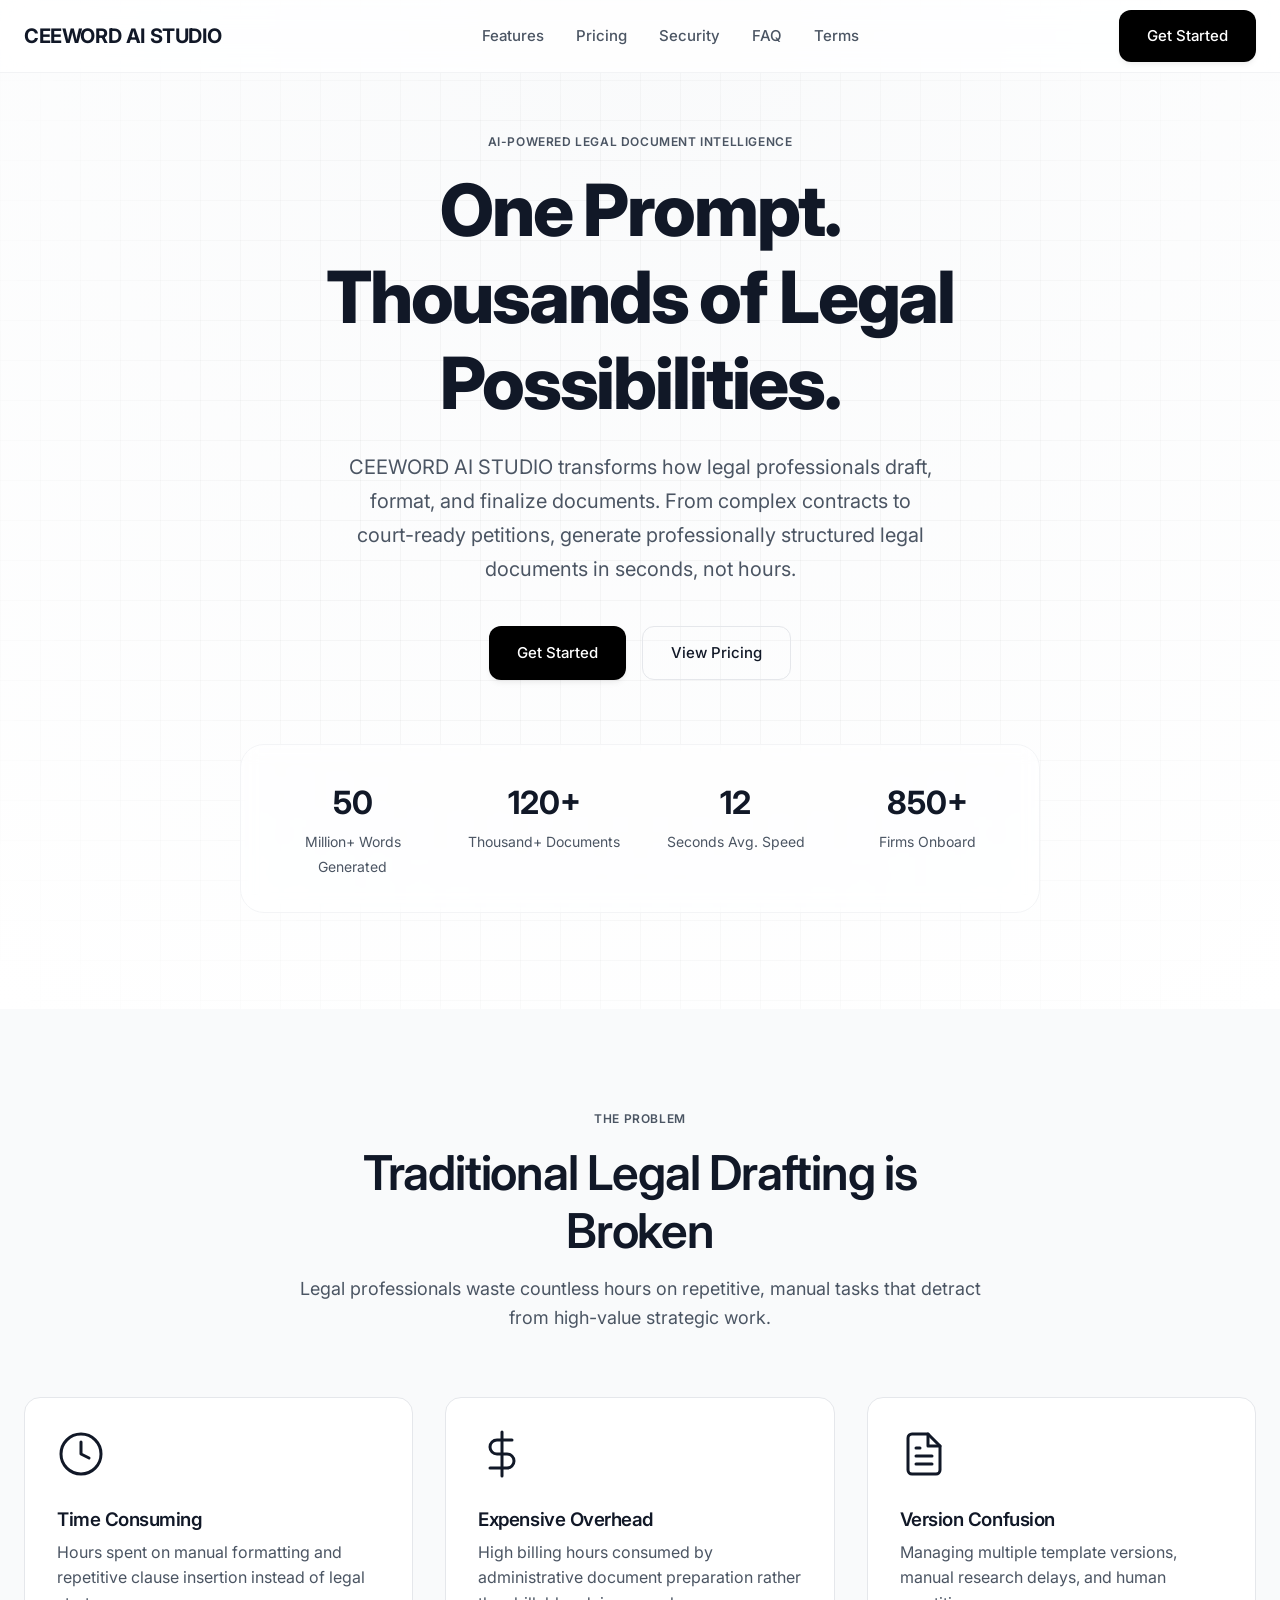
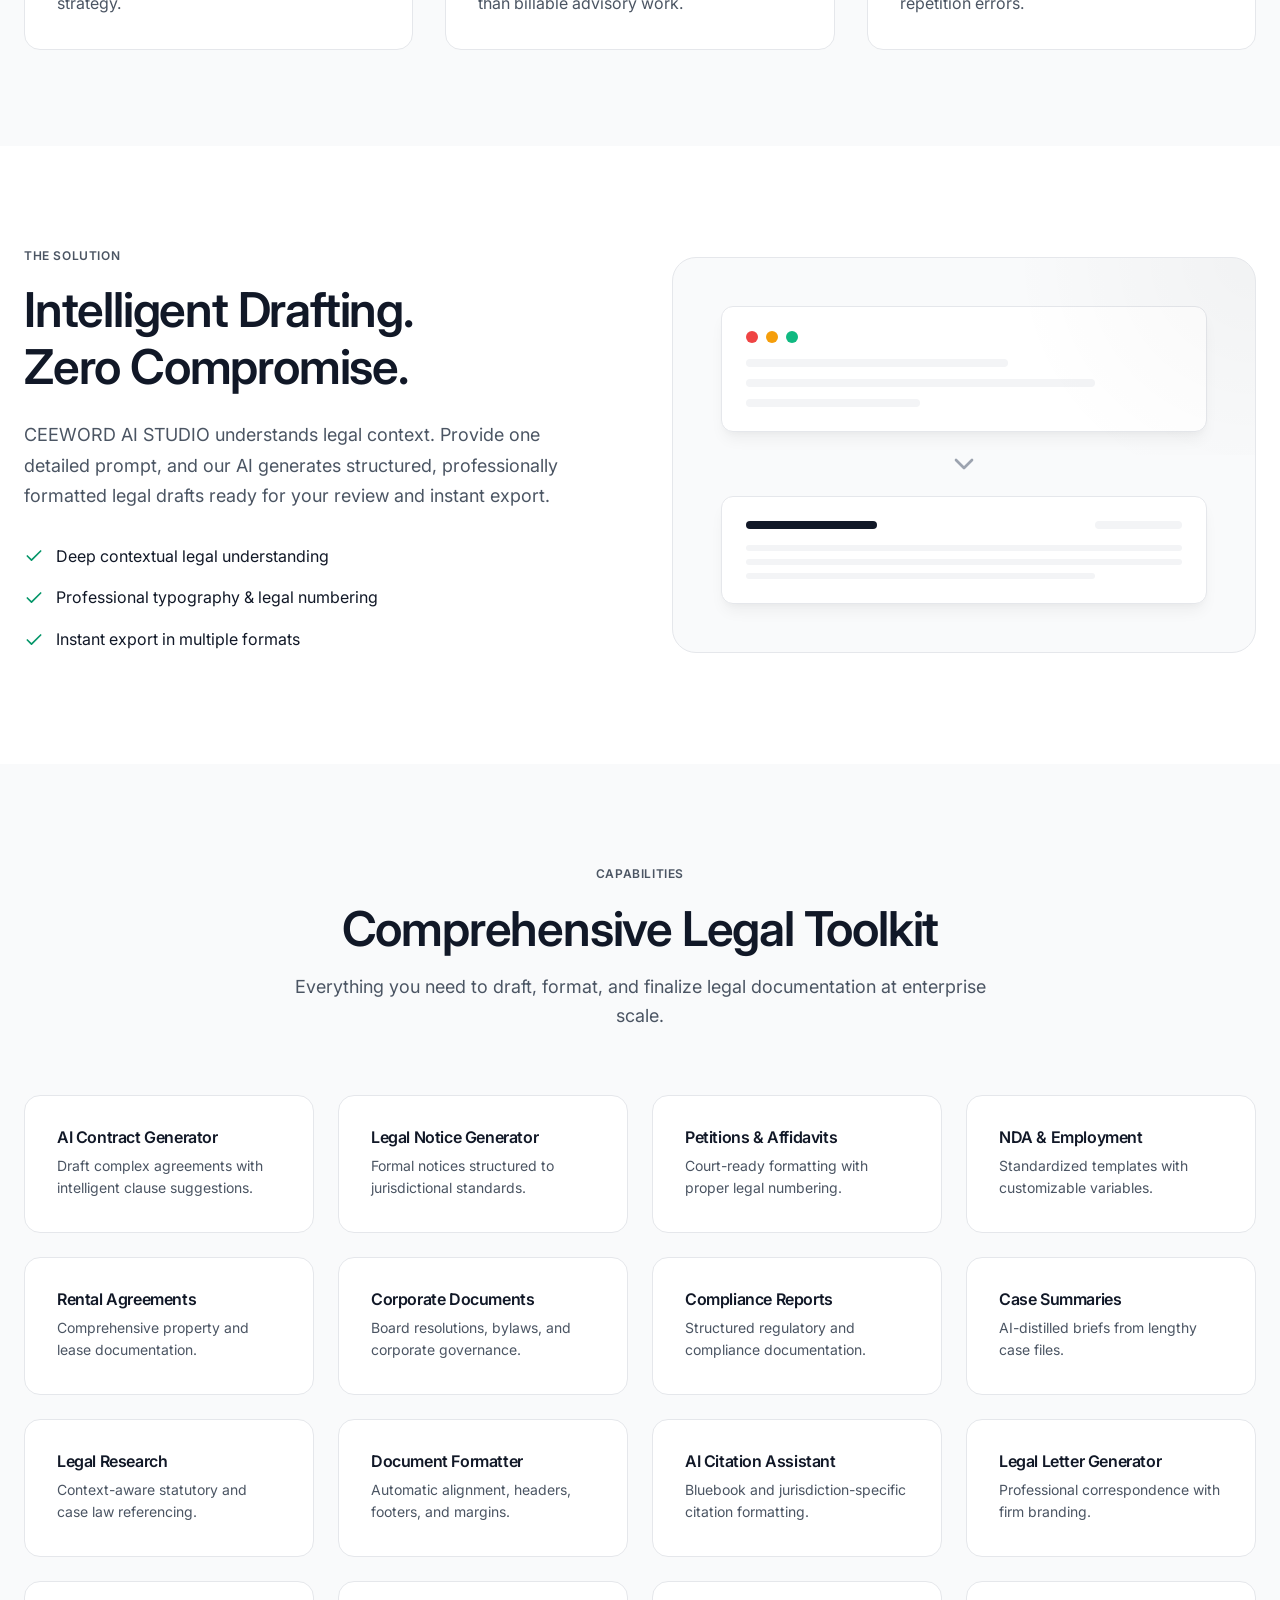
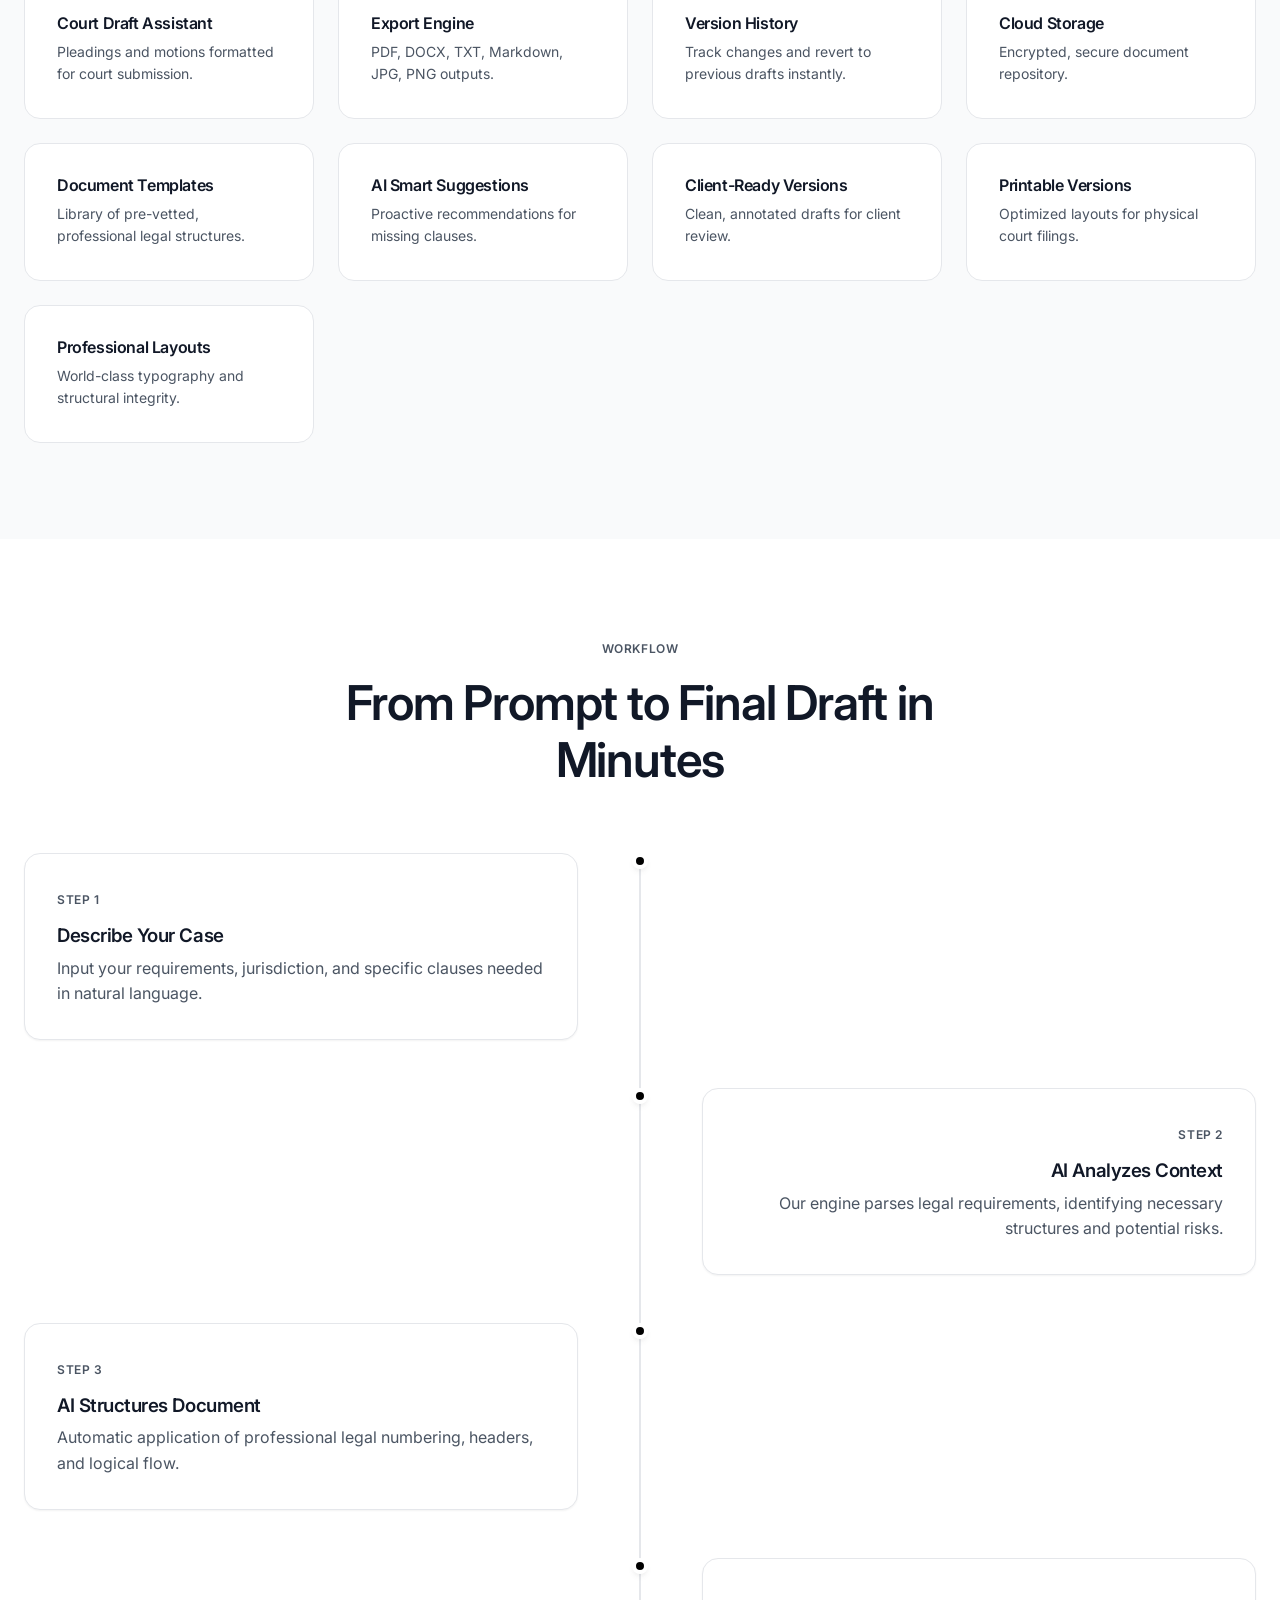
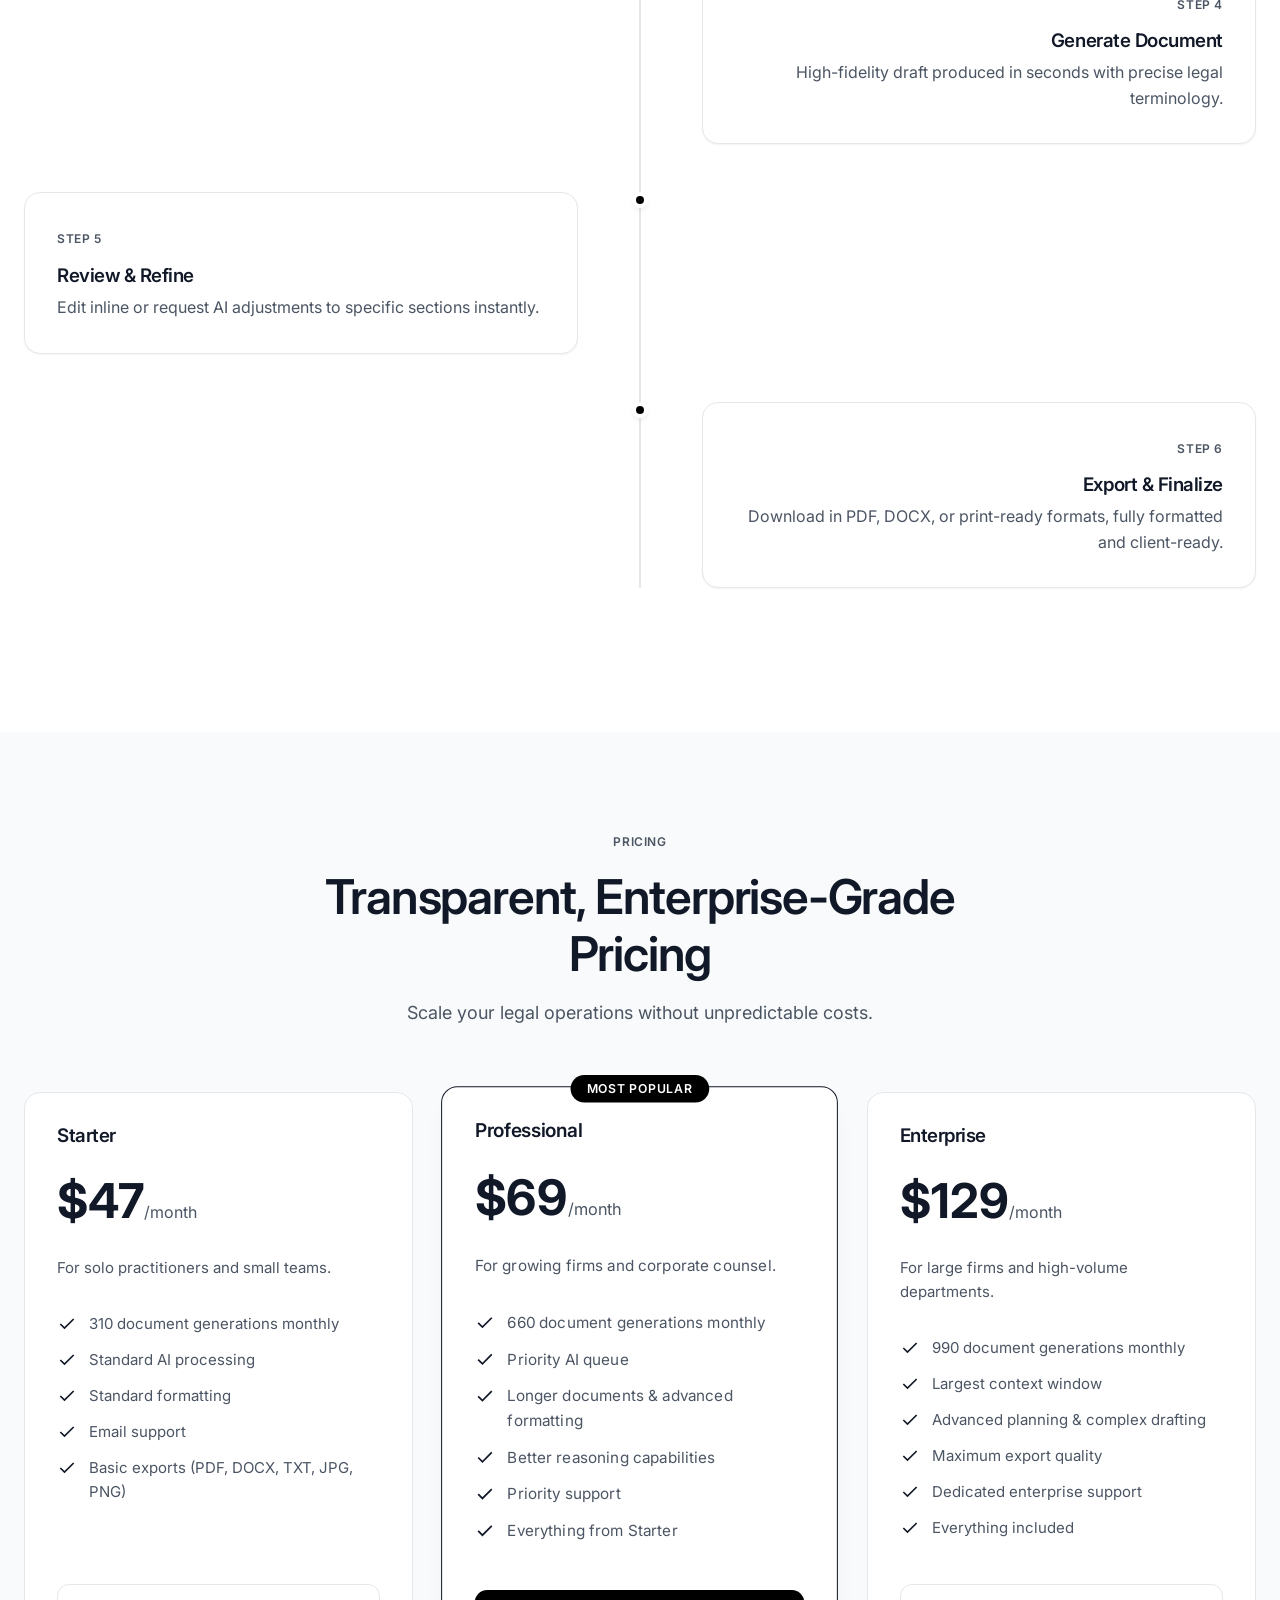
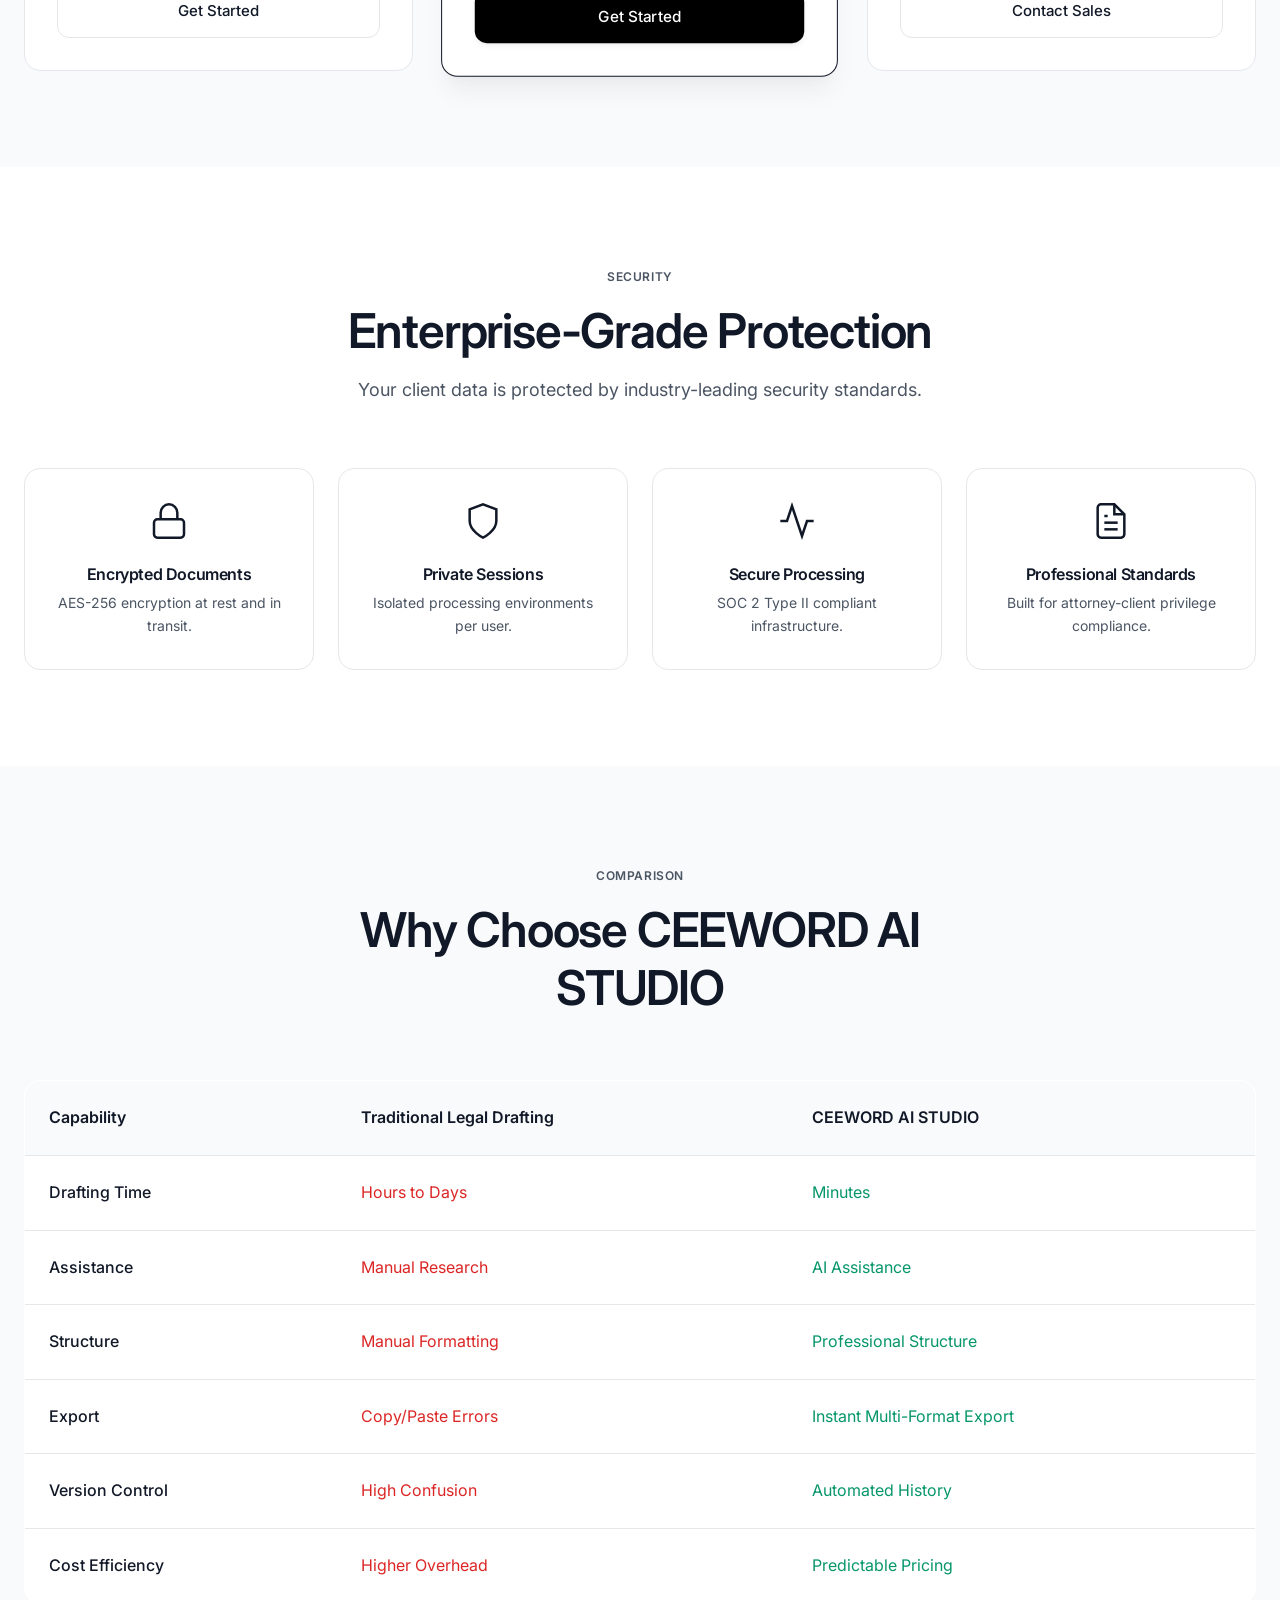
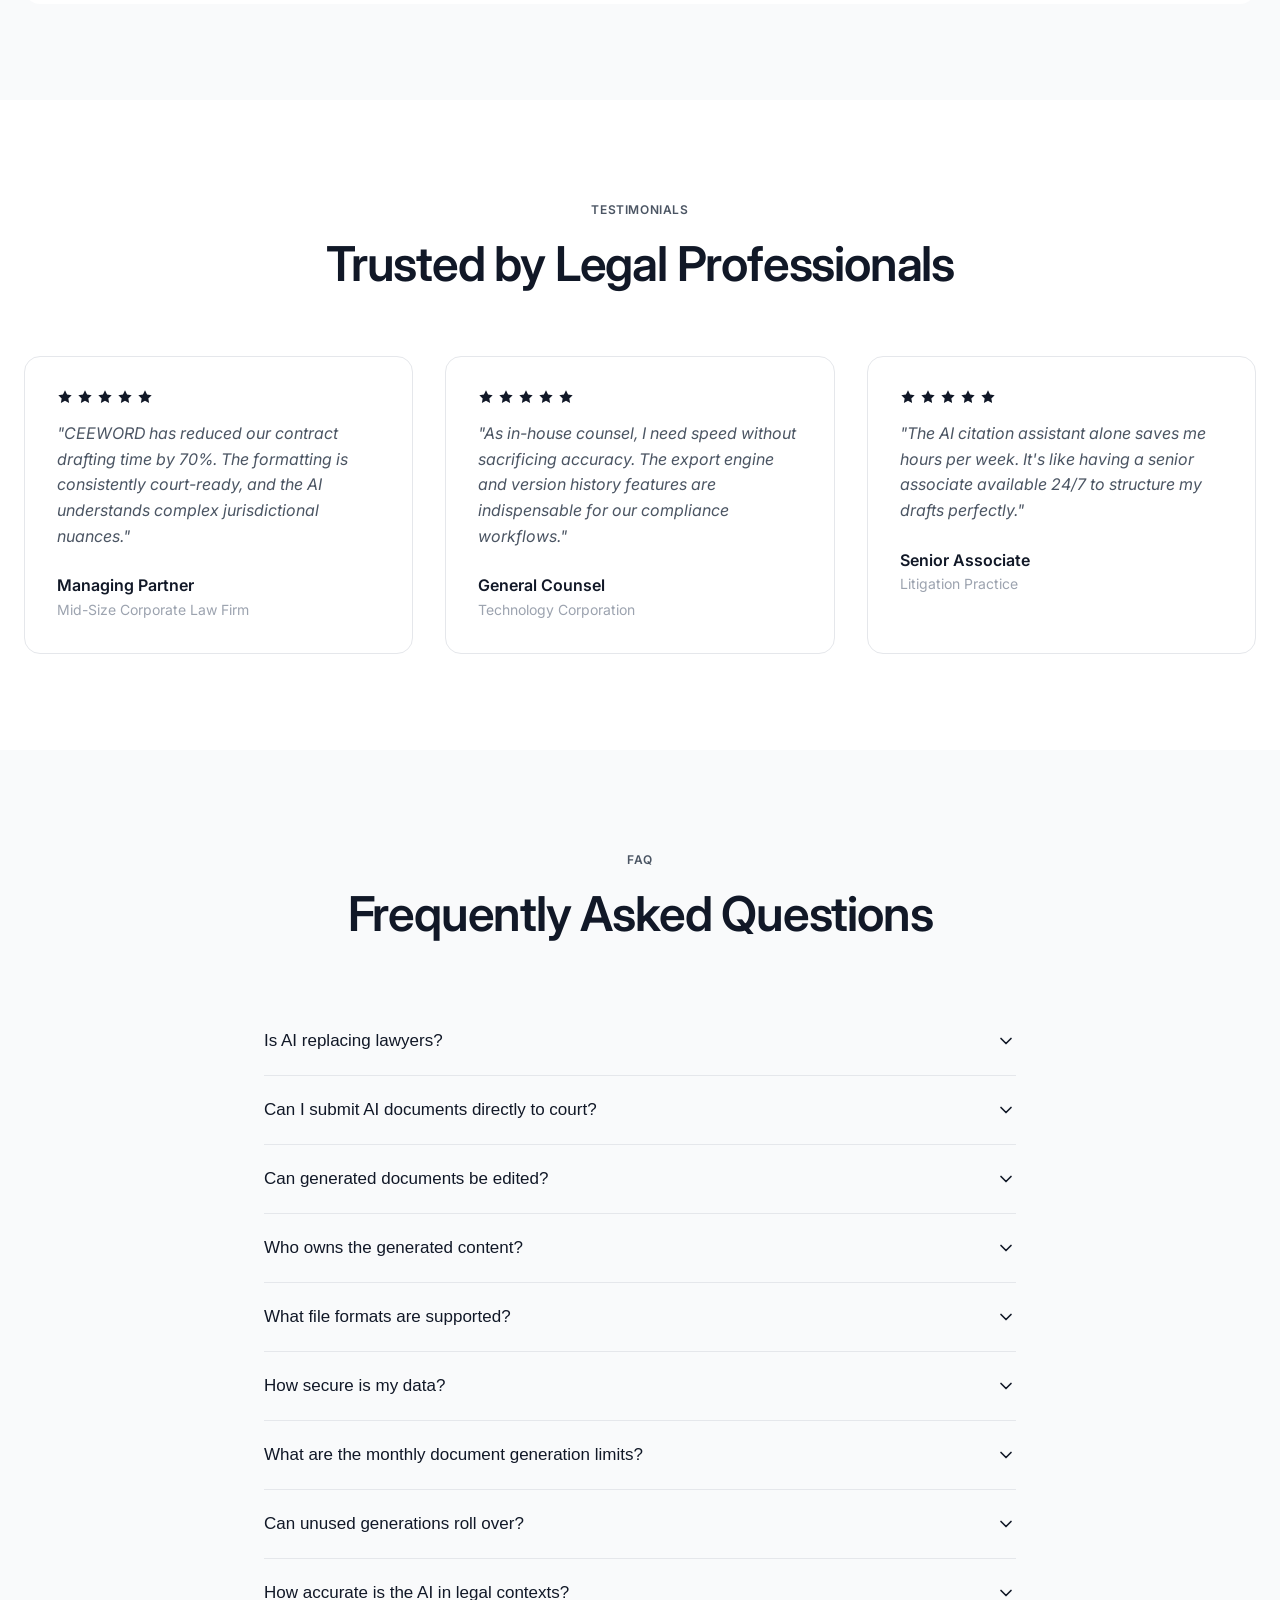
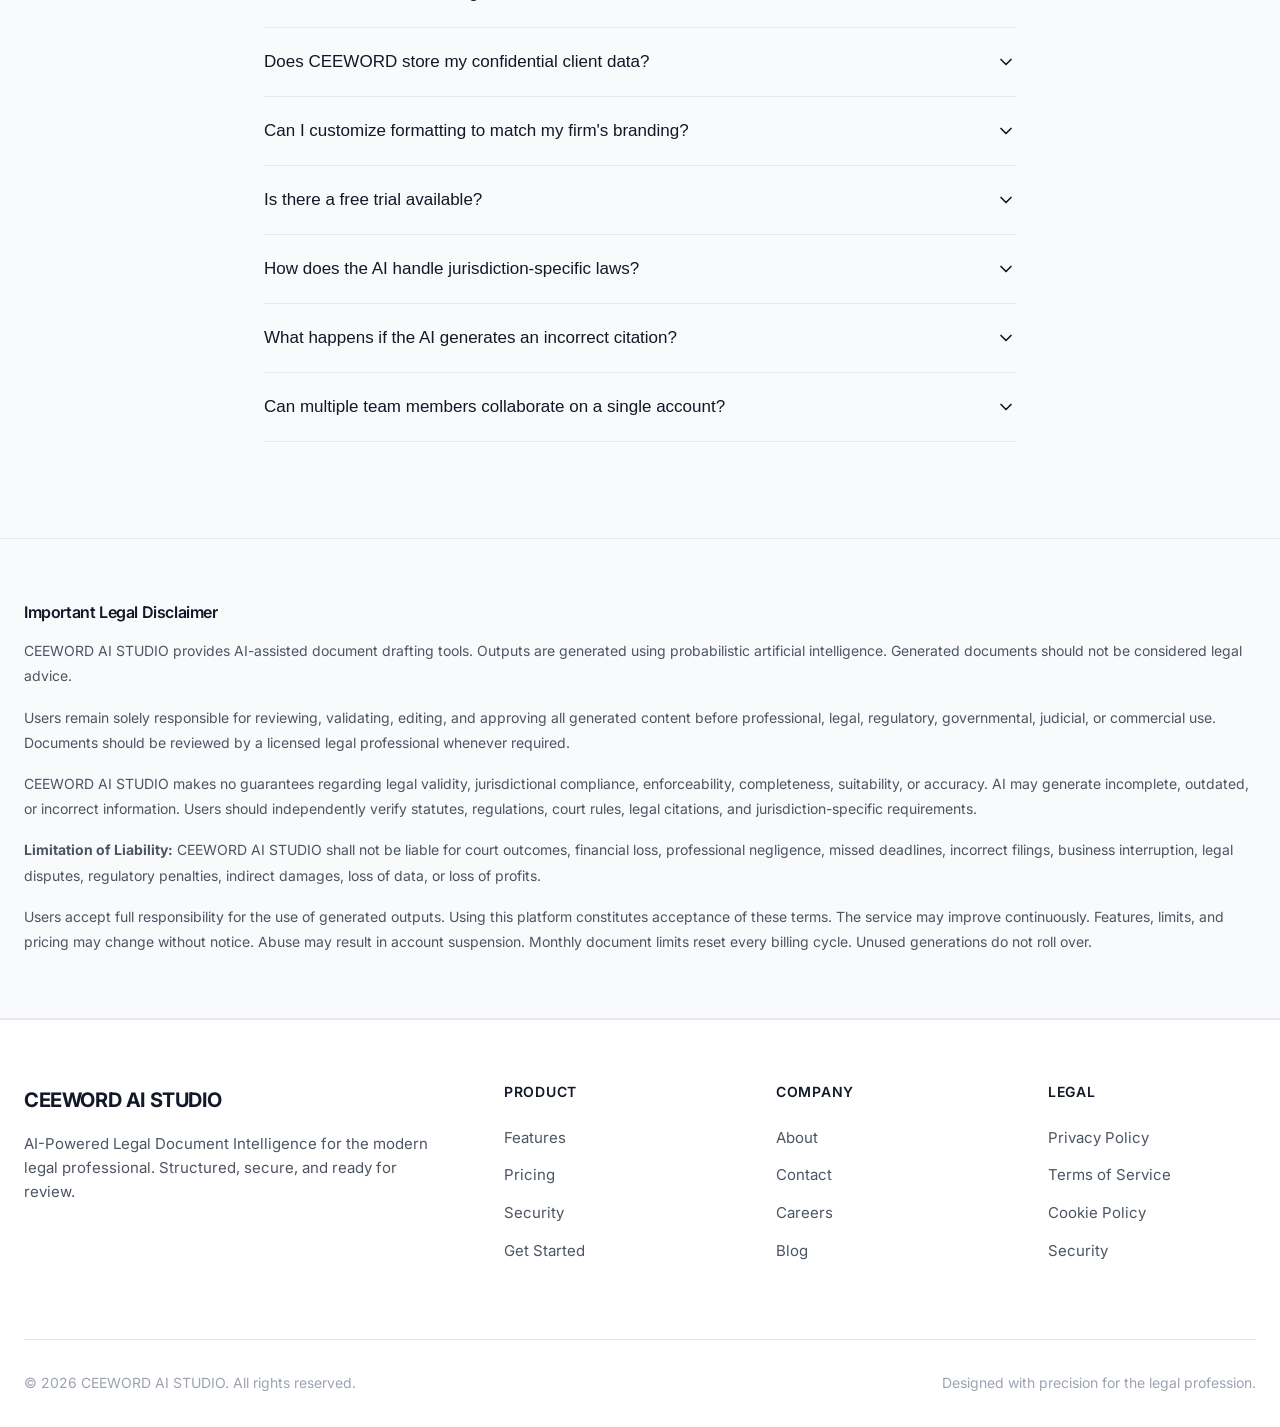
==== index.html @ c9160b06 "Add files via upload" ====
<!DOCTYPE html>
<html lang="en" class="scroll-smooth">
<head>
    <meta charset="UTF-8">
    <meta name="viewport" content="width=device-width, initial-scale=1.0">
    <meta http-equiv="X-UA-Compatible" content="IE=edge">
    
    <!-- Primary Meta Tags -->
    <title>CEEWORD AI STUDIO | AI-Powered Legal Document Intelligence</title>
    <meta name="title" content="CEEWORD AI STUDIO | AI-Powered Legal Document Intelligence">
    <meta name="description" content="CEEWORD AI STUDIO is the premium AI platform for lawyers and legal firms. Generate professional, court-ready legal documents from a single prompt in seconds.">
    <meta name="keywords" content="legal AI, AI document generator, legal tech, contract automation, law firm software, legal drafting AI, CEEWORD">
    <meta name="author" content="CEEWORD AI STUDIO">
    <meta name="robots" content="index, follow, max-image-preview:large, max-snippet:-1, max-video-preview:-1">
    <link rel="canonical" href="https://ceeword.com/">

    <!-- Favicon & Icons -->
    <link rel="icon" href="https://ceewordcom.vercel.app/fevi.jpg" type="image/jpeg">
    <link rel="apple-touch-icon" href="https://ceewordcom.vercel.app/fevi.jpg">
    <meta name="theme-color" content="#000000">

    <!-- Open Graph / Facebook -->
    <meta property="og:type" content="website">
    <meta property="og:url" content="https://ceeword.com/">
    <meta property="og:title" content="CEEWORD AI STUDIO | AI-Powered Legal Document Intelligence">
    <meta property="og:description" content="One Prompt. Every Legal Document. Professionally Structured. The enterprise AI platform for modern legal teams.">
    <meta property="og:image" content="https://ceewordcom.vercel.app/og-image.jpg">

    <!-- Twitter -->
    <meta property="twitter:card" content="summary_large_image">
    <meta property="twitter:url" content="https://ceeword.com/">
    <meta property="twitter:title" content="CEEWORD AI STUDIO | AI-Powered Legal Document Intelligence">
    <meta property="twitter:description" content="One Prompt. Every Legal Document. Professionally Structured.">
    <meta property="twitter:image" content="https://ceewordcom.vercel.app/og-image.jpg">

    <!-- Structured Data (Schema.org) -->
    <script type="application/ld+json">
    {
      "@context": "https://schema.org",
      "@type": "SoftwareApplication",
      "name": "CEEWORD AI STUDIO",
      "applicationCategory": "BusinessApplication",
      "operatingSystem": "Web",
      "description": "AI-Powered Legal Document Intelligence platform for lawyers, advocates, and corporate legal departments.",
      "offers": {
        "@type": "Offer",
        "price": "47.00",
        "priceCurrency": "USD"
      },
      "aggregateRating": {
        "@type": "AggregateRating",
        "ratingValue": "4.9",
        "ratingCount": "1250"
      }
    }
    </script>

    <!-- Typography -->
    <link rel="preconnect" href="https://fonts.googleapis.com">
    <link rel="preconnect" href="https://fonts.gstatic.com" crossorigin>
    <link href="https://fonts.googleapis.com/css2?family=Inter:wght@300;400;500;600;700;800&display=swap" rel="stylesheet">

    <style>
        /* =========================================
           CSS VARIABLES & RESET
           ========================================= */
        :root {
            --bg-primary: #ffffff;
            --bg-secondary: #f9fafb;
            --bg-tertiary: #f3f4f6;
            --text-primary: #111827;
            --text-secondary: #4b5563;
            --text-tertiary: #9ca3af;
            --accent: #000000;
            --accent-hover: #1f2937;
            --border: #e5e7eb;
            --border-light: #f3f4f6;
            --shadow-sm: 0 1px 2px 0 rgba(0, 0, 0, 0.05);
            --shadow-md: 0 4px 6px -1px rgba(0, 0, 0, 0.05), 0 2px 4px -1px rgba(0, 0, 0, 0.03);
            --shadow-lg: 0 10px 15px -3px rgba(0, 0, 0, 0.05), 0 4px 6px -2px rgba(0, 0, 0, 0.025);
            --shadow-xl: 0 20px 25px -5px rgba(0, 0, 0, 0.05), 0 10px 10px -5px rgba(0, 0, 0, 0.02);
            --radius-sm: 0.375rem;
            --radius-md: 0.75rem;
            --radius-lg: 1rem;
            --radius-xl: 1.5rem;
            --transition: all 0.3s cubic-bezier(0.4, 0, 0.2, 1);
            --font-sans: 'Inter', system-ui, -apple-system, sans-serif;
        }

        *, *::before, *::after {
            box-sizing: border-box;
            margin: 0;
            padding: 0;
        }

        html {
            scroll-behavior: smooth;
            -webkit-font-smoothing: antialiased;
            -moz-osx-font-smoothing: grayscale;
        }

        body {
            font-family: var(--font-sans);
            background-color: var(--bg-primary);
            color: var(--text-primary);
            line-height: 1.6;
            overflow-x: hidden;
        }

        /* =========================================
           UTILITIES & TYPOGRAPHY
           ========================================= */
        .container {
            width: 100%;
            max-width: 1280px;
            margin: 0 auto;
            padding: 0 1.5rem;
        }

        .section-padding {
            padding: 6rem 0;
        }

        @media (max-width: 768px) {
            .section-padding {
                padding: 4rem 0;
            }
        }

        h1, h2, h3, h4, h5, h6 {
            line-height: 1.2;
            font-weight: 600;
            letter-spacing: -0.025em;
        }

        .text-gradient {
            background: linear-gradient(135deg, #111827 0%, #4b5563 100%);
            -webkit-background-clip: text;
            -webkit-text-fill-color: transparent;
            background-clip: text;
        }

        .label {
            display: inline-block;
            font-size: 0.75rem;
            font-weight: 600;
            text-transform: uppercase;
            letter-spacing: 0.05em;
            color: var(--text-secondary);
            margin-bottom: 1rem;
        }

        /* =========================================
           ANIMATIONS & REVEAL
           ========================================= */
        .reveal {
            opacity: 0;
            transform: translateY(24px);
            transition: opacity 0.8s cubic-bezier(0.4, 0, 0.2, 1), transform 0.8s cubic-bezier(0.4, 0, 0.2, 1);
        }

        .reveal.is-visible {
            opacity: 1;
            transform: translateY(0);
        }

        .delay-100 { transition-delay: 100ms; }
        .delay-200 { transition-delay: 200ms; }
        .delay-300 { transition-delay: 300ms; }

        @keyframes float {
            0%, 100% { transform: translateY(0px); }
            50% { transform: translateY(-10px); }
        }

        @keyframes grid-move {
            0% { background-position: 0 0; }
            100% { background-position: 40px 40px; }
        }

        /* =========================================
           BUTTONS & INTERACTIONS
           ========================================= */
        .btn {
            display: inline-flex;
            align-items: center;
            justify-content: center;
            padding: 0.875rem 1.75rem;
            font-size: 0.9375rem;
            font-weight: 500;
            border-radius: var(--radius-md);
            text-decoration: none;
            transition: var(--transition);
            cursor: pointer;
            border: none;
            position: relative;
            overflow: hidden;
        }

        .btn-primary {
            background-color: var(--accent);
            color: white;
            box-shadow: var(--shadow-md);
        }

        .btn-primary:hover {
            background-color: var(--accent-hover);
            transform: translateY(-1px);
            box-shadow: var(--shadow-lg);
        }

        .btn-secondary {
            background-color: transparent;
            color: var(--text-primary);
            border: 1px solid var(--border);
        }

        .btn-secondary:hover {
            background-color: var(--bg-secondary);
            border-color: var(--text-tertiary);
        }

        /* Ripple Effect */
        .ripple {
            position: absolute;
            border-radius: 50%;
            background: rgba(255, 255, 255, 0.3);
            transform: scale(0);
            animation: ripple-animation 0.6s linear;
            pointer-events: none;
        }

        @keyframes ripple-animation {
            to {
                transform: scale(4);
                opacity: 0;
            }
        }

        /* =========================================
           NAVIGATION
           ========================================= */
        .nav {
            position: fixed;
            top: 0;
            left: 0;
            right: 0;
            z-index: 1000;
            background: rgba(255, 255, 255, 0.8);
            backdrop-filter: blur(12px);
            -webkit-backdrop-filter: blur(12px);
            border-bottom: 1px solid rgba(229, 231, 235, 0.5);
            transition: var(--transition);
        }

        .nav-container {
            display: flex;
            align-items: center;
            justify-content: space-between;
            height: 4.5rem;
        }

        .logo {
            font-size: 1.25rem;
            font-weight: 700;
            color: var(--text-primary);
            text-decoration: none;
            letter-spacing: -0.02em;
        }

        .nav-links {
            display: none;
            gap: 2rem;
            list-style: none;
        }

        @media (min-width: 1024px) {
            .nav-links {
                display: flex;
            }
        }

        .nav-links a {
            text-decoration: none;
            color: var(--text-secondary);
            font-size: 0.9375rem;
            font-weight: 500;
            transition: var(--transition);
        }

        .nav-links a:hover {
            color: var(--text-primary);
        }

        .mobile-menu-btn {
            display: block;
            background: none;
            border: none;
            cursor: pointer;
            padding: 0.5rem;
        }

        @media (min-width: 1024px) {
            .mobile-menu-btn {
                display: none;
            }
        }

        /* =========================================
           HERO SECTION
           ========================================= */
        .hero {
            position: relative;
            padding-top: 8rem;
            padding-bottom: 6rem;
            overflow: hidden;
            background: radial-gradient(circle at 50% 0%, #f9fafb 0%, #ffffff 100%);
        }

        .hero-grid-bg {
            position: absolute;
            inset: 0;
            background-image: 
                linear-gradient(rgba(0,0,0,0.03) 1px, transparent 1px),
                linear-gradient(90deg, rgba(0,0,0,0.03) 1px, transparent 1px);
            background-size: 40px 40px;
            animation: grid-move 20s linear infinite;
            mask-image: radial-gradient(circle at center, black 40%, transparent 100%);
            -webkit-mask-image: radial-gradient(circle at center, black 40%, transparent 100%);
        }

        .hero-content {
            position: relative;
            z-index: 10;
            text-align: center;
            max-width: 900px;
            margin: 0 auto;
        }

        .hero h1 {
            font-size: clamp(2.5rem, 6vw, 4.5rem);
            font-weight: 800;
            letter-spacing: -0.03em;
            margin-bottom: 1.5rem;
            color: var(--text-primary);
        }

        .hero p {
            font-size: clamp(1.125rem, 2vw, 1.25rem);
            color: var(--text-secondary);
            max-width: 600px;
            margin: 0 auto 2.5rem;
            line-height: 1.7;
        }

        .hero-buttons {
            display: flex;
            gap: 1rem;
            justify-content: center;
            margin-bottom: 4rem;
        }

        .hero-stats {
            display: grid;
            grid-template-columns: repeat(2, 1fr);
            gap: 2rem;
            max-width: 800px;
            margin: 0 auto;
            padding: 2rem;
            background: rgba(255, 255, 255, 0.6);
            border: 1px solid var(--border-light);
            border-radius: var(--radius-xl);
            backdrop-filter: blur(8px);
        }

        @media (min-width: 768px) {
            .hero-stats {
                grid-template-columns: repeat(4, 1fr);
            }
        }

        .stat-item {
            text-align: center;
        }

        .stat-number {
            font-size: 2rem;
            font-weight: 700;
            color: var(--text-primary);
            display: block;
        }

        .stat-label {
            font-size: 0.875rem;
            color: var(--text-secondary);
            margin-top: 0.25rem;
        }

        /* =========================================
           CARDS & GRID SYSTEMS
           ========================================= */
        .card {
            background: var(--bg-primary);
            border: 1px solid var(--border);
            border-radius: var(--radius-lg);
            padding: 2rem;
            transition: var(--transition);
        }

        .card:hover {
            border-color: var(--text-tertiary);
            box-shadow: var(--shadow-lg);
            transform: translateY(-2px);
        }

        .grid-2 {
            display: grid;
            grid-template-columns: 1fr;
            gap: 2rem;
        }

        .grid-3 {
            display: grid;
            grid-template-columns: 1fr;
            gap: 2rem;
        }

        .grid-4 {
            display: grid;
            grid-template-columns: 1fr;
            gap: 1.5rem;
        }

        @media (min-width: 768px) {
            .grid-2 { grid-template-columns: repeat(2, 1fr); }
            .grid-3 { grid-template-columns: repeat(2, 1fr); }
            .grid-4 { grid-template-columns: repeat(2, 1fr); }
        }

        @media (min-width: 1024px) {
            .grid-3 { grid-template-columns: repeat(3, 1fr); }
            .grid-4 { grid-template-columns: repeat(4, 1fr); }
        }

        /* =========================================
           SECTIONS SPECIFIC
           ========================================= */
        .problem-icon, .feature-icon {
            width: 48px;
            height: 48px;
            margin-bottom: 1.5rem;
            color: var(--text-primary);
        }

        .section-header {
            text-align: center;
            max-width: 700px;
            margin: 0 auto 4rem;
        }

        .section-header h2 {
            font-size: clamp(2rem, 4vw, 3rem);
            margin-bottom: 1rem;
        }

        .section-header p {
            color: var(--text-secondary);
            font-size: 1.125rem;
        }

        /* Workflow Timeline */
        .workflow {
            position: relative;
        }

        .workflow::before {
            content: '';
            position: absolute;
            left: 50%;
            top: 0;
            bottom: 0;
            width: 2px;
            background: var(--border);
            transform: translateX(-50%);
        }

        @media (max-width: 768px) {
            .workflow::before {
                left: 2rem;
            }
        }

        .workflow-step {
            display: flex;
            align-items: flex-start;
            margin-bottom: 3rem;
            position: relative;
        }

        .workflow-step:nth-child(even) {
            flex-direction: row-reverse;
            text-align: right;
        }

        @media (max-width: 768px) {
            .workflow-step, .workflow-step:nth-child(even) {
                flex-direction: row;
                text-align: left;
                padding-left: 5rem;
            }
        }

        .workflow-content {
            width: 45%;
            background: var(--bg-primary);
            border: 1px solid var(--border);
            border-radius: var(--radius-lg);
            padding: 2rem;
            box-shadow: var(--shadow-sm);
        }

        @media (max-width: 768px) {
            .workflow-content {
                width: 100%;
            }
        }

        .workflow-dot {
            position: absolute;
            left: 50%;
            transform: translateX(-50%);
            width: 16px;
            height: 16px;
            background: var(--accent);
            border: 4px solid var(--bg-primary);
            border-radius: 50%;
            box-shadow: var(--shadow-md);
            z-index: 10;
        }

        @media (max-width: 768px) {
            .workflow-dot {
                left: 2rem;
            }
        }

        /* Pricing */
        .pricing-card {
            position: relative;
            display: flex;
            flex-direction: column;
        }

        .pricing-card.featured {
            border-color: var(--text-primary);
            box-shadow: var(--shadow-xl);
            transform: scale(1.02);
        }

        .pricing-badge {
            position: absolute;
            top: -12px;
            left: 50%;
            transform: translateX(-50%);
            background: var(--accent);
            color: white;
            padding: 0.25rem 1rem;
            border-radius: 9999px;
            font-size: 0.75rem;
            font-weight: 600;
            text-transform: uppercase;
            letter-spacing: 0.05em;
        }

        .price {
            font-size: 3rem;
            font-weight: 700;
            color: var(--text-primary);
            margin: 1rem 0;
        }

        .price span {
            font-size: 1rem;
            color: var(--text-secondary);
            font-weight: 400;
        }

        .feature-list {
            list-style: none;
            margin: 2rem 0;
            flex-grow: 1;
        }

        .feature-list li {
            display: flex;
            align-items: flex-start;
            gap: 0.75rem;
            margin-bottom: 0.75rem;
            color: var(--text-secondary);
            font-size: 0.9375rem;
        }

        .feature-list svg {
            width: 20px;
            height: 20px;
            color: var(--text-primary);
            flex-shrink: 0;
            margin-top: 2px;
        }

        /* Comparison Table */
        .comparison-table {
            width: 100%;
            border-collapse: collapse;
            background: var(--bg-primary);
            border-radius: var(--radius-lg);
            overflow: hidden;
            border: 1px solid var(--border);
        }

        .comparison-table th, .comparison-table td {
            padding: 1.5rem;
            text-align: left;
            border-bottom: 1px solid var(--border);
        }

        .comparison-table th {
            background: var(--bg-secondary);
            font-weight: 600;
            color: var(--text-primary);
        }

        .comparison-table td:first-child {
            font-weight: 500;
            color: var(--text-primary);
        }

        .comparison-table td {
            color: var(--text-secondary);
        }

        .check { color: #059669; }
        .cross { color: #dc2626; }

        /* FAQ Accordion */
        .faq-item {
            border-bottom: 1px solid var(--border);
        }

        .faq-question {
            width: 100%;
            display: flex;
            justify-content: space-between;
            align-items: center;
            padding: 1.5rem 0;
            background: none;
            border: none;
            text-align: left;
            font-size: 1.0625rem;
            font-weight: 500;
            color: var(--text-primary);
            cursor: pointer;
            transition: var(--transition);
        }

        .faq-question:hover {
            color: var(--text-secondary);
        }

        .faq-question svg {
            width: 20px;
            height: 20px;
            transition: transform 0.3s ease;
        }

        .faq-item.active .faq-question svg {
            transform: rotate(180deg);
        }

        .faq-answer {
            max-height: 0;
            overflow: hidden;
            transition: max-height 0.3s ease, padding 0.3s ease;
        }

        .faq-item.active .faq-answer {
            max-height: 500px;
            padding-bottom: 1.5rem;
        }

        .faq-answer p {
            color: var(--text-secondary);
            line-height: 1.7;
        }

        /* Disclaimer */
        .disclaimer {
            background: var(--bg-secondary);
            border-top: 1px solid var(--border);
            border-bottom: 1px solid var(--border);
            padding: 4rem 0;
        }

        .disclaimer-content {
            font-size: 0.875rem;
            color: var(--text-secondary);
            line-height: 1.8;
        }

        .disclaimer-content h3 {
            font-size: 1rem;
            color: var(--text-primary);
            margin-bottom: 1rem;
        }

        .disclaimer-content ul {
            margin-left: 1.5rem;
            margin-bottom: 1rem;
        }

        .disclaimer-content li {
            margin-bottom: 0.5rem;
        }

        /* Footer */
        .footer {
            background: var(--bg-primary);
            padding: 4rem 0 2rem;
            border-top: 1px solid var(--border);
        }

        .footer-grid {
            display: grid;
            grid-template-columns: 2fr 1fr 1fr 1fr;
            gap: 4rem;
            margin-bottom: 4rem;
        }

        @media (max-width: 768px) {
            .footer-grid {
                grid-template-columns: 1fr;
                gap: 2rem;
            }
        }

        .footer-brand p {
            color: var(--text-secondary);
            margin-top: 1rem;
            font-size: 0.9375rem;
        }

        .footer-links h4 {
            font-size: 0.875rem;
            font-weight: 600;
            text-transform: uppercase;
            letter-spacing: 0.05em;
            margin-bottom: 1.5rem;
            color: var(--text-primary);
        }

        .footer-links ul {
            list-style: none;
        }

        .footer-links li {
            margin-bottom: 0.75rem;
        }

        .footer-links a {
            color: var(--text-secondary);
            text-decoration: none;
            font-size: 0.9375rem;
            transition: var(--transition);
        }

        .footer-links a:hover {
            color: var(--text-primary);
        }

        .footer-bottom {
            padding-top: 2rem;
            border-top: 1px solid var(--border);
            display: flex;
            justify-content: space-between;
            align-items: center;
            flex-wrap: wrap;
            gap: 1rem;
            color: var(--text-tertiary);
            font-size: 0.875rem;
        }

        /* Mobile Menu */
        .mobile-menu {
            position: fixed;
            top: 4.5rem;
            left: 0;
            right: 0;
            bottom: 0;
            background: var(--bg-primary);
            padding: 2rem;
            transform: translateX(100%);
            transition: transform 0.3s ease;
            z-index: 999;
        }

        .mobile-menu.active {
            transform: translateX(0);
        }

        .mobile-menu a {
            display: block;
            padding: 1rem 0;
            font-size: 1.25rem;
            font-weight: 500;
            color: var(--text-primary);
            text-decoration: none;
            border-bottom: 1px solid var(--border);
        }
    </style>
</head>
<body>

    <!-- Navigation -->
    <nav class="nav" role="navigation" aria-label="Main navigation">
        <div class="container nav-container">
            <a href="#" class="logo">CEEWORD AI STUDIO</a>
            
            <ul class="nav-links">
                <li><a href="#features">Features</a></li>
                <li><a href="#pricing">Pricing</a></li>
                <li><a href="#security">Security</a></li>
                <li><a href="#faq">FAQ</a></li>
                <li><a href="#disclaimer">Terms</a></li>
            </ul>

            <div style="display: flex; gap: 1rem; align-items: center;">
                <a href="getstarted.html" class="btn btn-primary">Get Started</a>
                <button class="mobile-menu-btn" aria-label="Toggle menu" onclick="toggleMobileMenu()">
                    <svg width="24" height="24" viewBox="0 0 24 24" fill="none" stroke="currentColor" stroke-width="2" stroke-linecap="round" stroke-linejoin="round">
                        <line x1="3" y1="12" x2="21" y2="12"></line>
                        <line x1="3" y1="6" x2="21" y2="6"></line>
                        <line x1="3" y1="18" x2="21" y2="18"></line>
                    </svg>
                </button>
            </div>
        </div>
    </nav>

    <!-- Mobile Menu -->
    <div class="mobile-menu" id="mobileMenu">
        <a href="#features" onclick="toggleMobileMenu()">Features</a>
        <a href="#pricing" onclick="toggleMobileMenu()">Pricing</a>
        <a href="#security" onclick="toggleMobileMenu()">Security</a>
        <a href="#faq" onclick="toggleMobileMenu()">FAQ</a>
        <a href="#disclaimer" onclick="toggleMobileMenu()">Terms</a>
        <a href="getstarted.html" onclick="toggleMobileMenu()" style="color: var(--accent); font-weight: 600;">Get Started</a>
    </div>

    <main>
        <!-- Hero Section -->
        <section class="hero">
            <div class="hero-grid-bg"></div>
            <div class="container hero-content">
                <span class="label reveal">AI-Powered Legal Document Intelligence</span>
                <h1 class="reveal delay-100">One Prompt.<br>Thousands of Legal Possibilities.</h1>
                <p class="reveal delay-200">CEEWORD AI STUDIO transforms how legal professionals draft, format, and finalize documents. From complex contracts to court-ready petitions, generate professionally structured legal documents in seconds, not hours.</p>
                
                <div class="hero-buttons reveal delay-300">
                    <a href="getstarted.html" class="btn btn-primary">Get Started</a>
                    <a href="#pricing" class="btn btn-secondary">View Pricing</a>
                </div>

                <div class="hero-stats reveal delay-300">
                    <div class="stat-item">
                        <span class="stat-number" data-target="50">0</span>
                        <span class="stat-label">Million+ Words Generated</span>
                    </div>
                    <div class="stat-item">
                        <span class="stat-number" data-target="120">0</span>
                        <span class="stat-label">Thousand+ Documents</span>
                    </div>
                    <div class="stat-item">
                        <span class="stat-number" data-target="12">0</span>
                        <span class="stat-label">Seconds Avg. Speed</span>
                    </div>
                    <div class="stat-item">
                        <span class="stat-number" data-target="850">0</span>
                        <span class="stat-label">Firms Onboard</span>
                    </div>
                </div>
            </div>
        </section>

        <!-- Problem Section -->
        <section class="section-padding" style="background: var(--bg-secondary);" id="problem">
            <div class="container">
                <div class="section-header reveal">
                    <span class="label">The Problem</span>
                    <h2>Traditional Legal Drafting is Broken</h2>
                    <p>Legal professionals waste countless hours on repetitive, manual tasks that detract from high-value strategic work.</p>
                </div>
                
                <div class="grid-3">
                    <div class="card reveal">
                        <svg class="problem-icon" viewBox="0 0 24 24" fill="none" stroke="currentColor" stroke-width="1.5" stroke-linecap="round" stroke-linejoin="round"><circle cx="12" cy="12" r="10"></circle><polyline points="12 6 12 12 16 14"></polyline></svg>
                        <h3>Time Consuming</h3>
                        <p style="color: var(--text-secondary); margin-top: 0.5rem;">Hours spent on manual formatting and repetitive clause insertion instead of legal strategy.</p>
                    </div>
                    <div class="card reveal delay-100">
                        <svg class="problem-icon" viewBox="0 0 24 24" fill="none" stroke="currentColor" stroke-width="1.5" stroke-linecap="round" stroke-linejoin="round"><line x1="12" y1="1" x2="12" y2="23"></line><path d="M17 5H9.5a3.5 3.5 0 0 0 0 7h5a3.5 3.5 0 0 1 0 7H6"></path></svg>
                        <h3>Expensive Overhead</h3>
                        <p style="color: var(--text-secondary); margin-top: 0.5rem;">High billing hours consumed by administrative document preparation rather than billable advisory work.</p>
                    </div>
                    <div class="card reveal delay-200">
                        <svg class="problem-icon" viewBox="0 0 24 24" fill="none" stroke="currentColor" stroke-width="1.5" stroke-linecap="round" stroke-linejoin="round"><path d="M14 2H6a2 2 0 0 0-2 2v16a2 2 0 0 0 2 2h12a2 2 0 0 0 2-2V8z"></path><polyline points="14 2 14 8 20 8"></polyline><line x1="16" y1="13" x2="8" y2="13"></line><line x1="16" y1="17" x2="8" y2="17"></line><polyline points="10 9 9 9 8 9"></polyline></svg>
                        <h3>Version Confusion</h3>
                        <p style="color: var(--text-secondary); margin-top: 0.5rem;">Managing multiple template versions, manual research delays, and human repetition errors.</p>
                    </div>
                </div>
            </div>
        </section>

        <!-- Solution Section -->
        <section class="section-padding" id="solution">
            <div class="container">
                <div class="grid-2" style="align-items: center; gap: 4rem;">
                    <div class="reveal">
                        <span class="label">The Solution</span>
                        <h2 style="font-size: clamp(2rem, 4vw, 3rem); margin-bottom: 1.5rem;">Intelligent Drafting.<br>Zero Compromise.</h2>
                        <p style="color: var(--text-secondary); font-size: 1.125rem; margin-bottom: 2rem; line-height: 1.7;">CEEWORD AI STUDIO understands legal context. Provide one detailed prompt, and our AI generates structured, professionally formatted legal drafts ready for your review and instant export.</p>
                        
                        <ul style="list-style: none; space-y: 1rem;">
                            <li style="display: flex; align-items: center; gap: 0.75rem; margin-bottom: 1rem; color: var(--text-primary);">
                                <svg width="20" height="20" viewBox="0 0 24 24" fill="none" stroke="currentColor" stroke-width="2" stroke-linecap="round" stroke-linejoin="round" class="check"><polyline points="20 6 9 17 4 12"></polyline></svg>
                                Deep contextual legal understanding
                            </li>
                            <li style="display: flex; align-items: center; gap: 0.75rem; margin-bottom: 1rem; color: var(--text-primary);">
                                <svg width="20" height="20" viewBox="0 0 24 24" fill="none" stroke="currentColor" stroke-width="2" stroke-linecap="round" stroke-linejoin="round" class="check"><polyline points="20 6 9 17 4 12"></polyline></svg>
                                Professional typography & legal numbering
                            </li>
                            <li style="display: flex; align-items: center; gap: 0.75rem; margin-bottom: 1rem; color: var(--text-primary);">
                                <svg width="20" height="20" viewBox="0 0 24 24" fill="none" stroke="currentColor" stroke-width="2" stroke-linecap="round" stroke-linejoin="round" class="check"><polyline points="20 6 9 17 4 12"></polyline></svg>
                                Instant export in multiple formats
                            </li>
                        </ul>
                    </div>
                    <div class="reveal delay-200" style="background: var(--bg-secondary); border-radius: var(--radius-xl); padding: 3rem; border: 1px solid var(--border); position: relative; overflow: hidden;">
                        <div style="position: absolute; top: -50%; right: -50%; width: 100%; height: 100%; background: radial-gradient(circle, rgba(0,0,0,0.03) 0%, transparent 70%);"></div>
                        <div style="background: white; border-radius: var(--radius-md); padding: 1.5rem; box-shadow: var(--shadow-lg); border: 1px solid var(--border); margin-bottom: 1rem;">
                            <div style="display: flex; gap: 0.5rem; margin-bottom: 1rem;">
                                <div style="width: 12px; height: 12px; border-radius: 50%; background: #ef4444;"></div>
                                <div style="width: 12px; height: 12px; border-radius: 50%; background: #f59e0b;"></div>
                                <div style="width: 12px; height: 12px; border-radius: 50%; background: #10b981;"></div>
                            </div>
                            <div style="height: 8px; background: var(--bg-tertiary); border-radius: 4px; width: 60%; margin-bottom: 0.75rem;"></div>
                            <div style="height: 8px; background: var(--bg-tertiary); border-radius: 4px; width: 80%; margin-bottom: 0.75rem;"></div>
                            <div style="height: 8px; background: var(--bg-tertiary); border-radius: 4px; width: 40%;"></div>
                        </div>
                        <div style="display: flex; justify-content: center;">
                            <svg width="32" height="32" viewBox="0 0 24 24" fill="none" stroke="currentColor" stroke-width="2" stroke-linecap="round" stroke-linejoin="round" style="color: var(--text-tertiary); animation: float 3s ease-in-out infinite;"><polyline points="6 9 12 15 18 9"></polyline></svg>
                        </div>
                        <div style="background: white; border-radius: var(--radius-md); padding: 1.5rem; box-shadow: var(--shadow-lg); border: 1px solid var(--border); margin-top: 1rem;">
                            <div style="display: flex; justify-content: space-between; margin-bottom: 1rem;">
                                <div style="height: 8px; background: var(--text-primary); border-radius: 4px; width: 30%;"></div>
                                <div style="height: 8px; background: var(--bg-tertiary); border-radius: 4px; width: 20%;"></div>
                            </div>
                            <div style="height: 6px; background: var(--bg-tertiary); border-radius: 3px; width: 100%; margin-bottom: 0.5rem;"></div>
                            <div style="height: 6px; background: var(--bg-tertiary); border-radius: 3px; width: 100%; margin-bottom: 0.5rem;"></div>
                            <div style="height: 6px; background: var(--bg-tertiary); border-radius: 3px; width: 80%;"></div>
                        </div>
                    </div>
                </div>
            </div>
        </section>

        <!-- Features Section -->
        <section class="section-padding" style="background: var(--bg-secondary);" id="features">
            <div class="container">
                <div class="section-header reveal">
                    <span class="label">Capabilities</span>
                    <h2>Comprehensive Legal Toolkit</h2>
                    <p>Everything you need to draft, format, and finalize legal documentation at enterprise scale.</p>
                </div>

                <div class="grid-4">
                    <!-- Feature Cards -->
                    <div class="card reveal"><h4 style="margin-bottom: 0.5rem;">AI Contract Generator</h4><p style="font-size: 0.875rem; color: var(--text-secondary);">Draft complex agreements with intelligent clause suggestions.</p></div>
                    <div class="card reveal delay-100"><h4 style="margin-bottom: 0.5rem;">Legal Notice Generator</h4><p style="font-size: 0.875rem; color: var(--text-secondary);">Formal notices structured to jurisdictional standards.</p></div>
                    <div class="card reveal delay-200"><h4 style="margin-bottom: 0.5rem;">Petitions & Affidavits</h4><p style="font-size: 0.875rem; color: var(--text-secondary);">Court-ready formatting with proper legal numbering.</p></div>
                    <div class="card reveal delay-300"><h4 style="margin-bottom: 0.5rem;">NDA & Employment</h4><p style="font-size: 0.875rem; color: var(--text-secondary);">Standardized templates with customizable variables.</p></div>
                    <div class="card reveal"><h4 style="margin-bottom: 0.5rem;">Rental Agreements</h4><p style="font-size: 0.875rem; color: var(--text-secondary);">Comprehensive property and lease documentation.</p></div>
                    <div class="card reveal delay-100"><h4 style="margin-bottom: 0.5rem;">Corporate Documents</h4><p style="font-size: 0.875rem; color: var(--text-secondary);">Board resolutions, bylaws, and corporate governance.</p></div>
                    <div class="card reveal delay-200"><h4 style="margin-bottom: 0.5rem;">Compliance Reports</h4><p style="font-size: 0.875rem; color: var(--text-secondary);">Structured regulatory and compliance documentation.</p></div>
                    <div class="card reveal delay-300"><h4 style="margin-bottom: 0.5rem;">Case Summaries</h4><p style="font-size: 0.875rem; color: var(--text-secondary);">AI-distilled briefs from lengthy case files.</p></div>
                    <div class="card reveal"><h4 style="margin-bottom: 0.5rem;">Legal Research</h4><p style="font-size: 0.875rem; color: var(--text-secondary);">Context-aware statutory and case law referencing.</p></div>
                    <div class="card reveal delay-100"><h4 style="margin-bottom: 0.5rem;">Document Formatter</h4><p style="font-size: 0.875rem; color: var(--text-secondary);">Automatic alignment, headers, footers, and margins.</p></div>
                    <div class="card reveal delay-200"><h4 style="margin-bottom: 0.5rem;">AI Citation Assistant</h4><p style="font-size: 0.875rem; color: var(--text-secondary);">Bluebook and jurisdiction-specific citation formatting.</p></div>
                    <div class="card reveal delay-300"><h4 style="margin-bottom: 0.5rem;">Legal Letter Generator</h4><p style="font-size: 0.875rem; color: var(--text-secondary);">Professional correspondence with firm branding.</p></div>
                    <div class="card reveal"><h4 style="margin-bottom: 0.5rem;">Court Draft Assistant</h4><p style="font-size: 0.875rem; color: var(--text-secondary);">Pleadings and motions formatted for court submission.</p></div>
                    <div class="card reveal delay-100"><h4 style="margin-bottom: 0.5rem;">Export Engine</h4><p style="font-size: 0.875rem; color: var(--text-secondary);">PDF, DOCX, TXT, Markdown, JPG, PNG outputs.</p></div>
                    <div class="card reveal delay-200"><h4 style="margin-bottom: 0.5rem;">Version History</h4><p style="font-size: 0.875rem; color: var(--text-secondary);">Track changes and revert to previous drafts instantly.</p></div>
                    <div class="card reveal delay-300"><h4 style="margin-bottom: 0.5rem;">Cloud Storage</h4><p style="font-size: 0.875rem; color: var(--text-secondary);">Encrypted, secure document repository.</p></div>
                    <div class="card reveal"><h4 style="margin-bottom: 0.5rem;">Document Templates</h4><p style="font-size: 0.875rem; color: var(--text-secondary);">Library of pre-vetted, professional legal structures.</p></div>
                    <div class="card reveal delay-100"><h4 style="margin-bottom: 0.5rem;">AI Smart Suggestions</h4><p style="font-size: 0.875rem; color: var(--text-secondary);">Proactive recommendations for missing clauses.</p></div>
                    <div class="card reveal delay-200"><h4 style="margin-bottom: 0.5rem;">Client-Ready Versions</h4><p style="font-size: 0.875rem; color: var(--text-secondary);">Clean, annotated drafts for client review.</p></div>
                    <div class="card reveal delay-300"><h4 style="margin-bottom: 0.5rem;">Printable Versions</h4><p style="font-size: 0.875rem; color: var(--text-secondary);">Optimized layouts for physical court filings.</p></div>
                    <div class="card reveal"><h4 style="margin-bottom: 0.5rem;">Professional Layouts</h4><p style="font-size: 0.875rem; color: var(--text-secondary);">World-class typography and structural integrity.</p></div>
                </div>
            </div>
        </section>

        <!-- Workflow Section -->
        <section class="section-padding" id="workflow">
            <div class="container">
                <div class="section-header reveal">
                    <span class="label">Workflow</span>
                    <h2>From Prompt to Final Draft in Minutes</h2>
                </div>

                <div class="workflow">
                    <div class="workflow-step reveal">
                        <div class="workflow-content">
                            <span class="label">Step 1</span>
                            <h3>Describe Your Case</h3>
                            <p style="color: var(--text-secondary); margin-top: 0.5rem;">Input your requirements, jurisdiction, and specific clauses needed in natural language.</p>
                        </div>
                        <div class="workflow-dot"></div>
                    </div>
                    <div class="workflow-step reveal">
                        <div class="workflow-content">
                            <span class="label">Step 2</span>
                            <h3>AI Analyzes Context</h3>
                            <p style="color: var(--text-secondary); margin-top: 0.5rem;">Our engine parses legal requirements, identifying necessary structures and potential risks.</p>
                        </div>
                        <div class="workflow-dot"></div>
                    </div>
                    <div class="workflow-step reveal">
                        <div class="workflow-content">
                            <span class="label">Step 3</span>
                            <h3>AI Structures Document</h3>
                            <p style="color: var(--text-secondary); margin-top: 0.5rem;">Automatic application of professional legal numbering, headers, and logical flow.</p>
                        </div>
                        <div class="workflow-dot"></div>
                    </div>
                    <div class="workflow-step reveal">
                        <div class="workflow-content">
                            <span class="label">Step 4</span>
                            <h3>Generate Document</h3>
                            <p style="color: var(--text-secondary); margin-top: 0.5rem;">High-fidelity draft produced in seconds with precise legal terminology.</p>
                        </div>
                        <div class="workflow-dot"></div>
                    </div>
                    <div class="workflow-step reveal">
                        <div class="workflow-content">
                            <span class="label">Step 5</span>
                            <h3>Review & Refine</h3>
                            <p style="color: var(--text-secondary); margin-top: 0.5rem;">Edit inline or request AI adjustments to specific sections instantly.</p>
                        </div>
                        <div class="workflow-dot"></div>
                    </div>
                    <div class="workflow-step reveal">
                        <div class="workflow-content">
                            <span class="label">Step 6</span>
                            <h3>Export & Finalize</h3>
                            <p style="color: var(--text-secondary); margin-top: 0.5rem;">Download in PDF, DOCX, or print-ready formats, fully formatted and client-ready.</p>
                        </div>
                        <div class="workflow-dot"></div>
                    </div>
                </div>
            </div>
        </section>

        <!-- Pricing Section -->
        <section class="section-padding" style="background: var(--bg-secondary);" id="pricing">
            <div class="container">
                <div class="section-header reveal">
                    <span class="label">Pricing</span>
                    <h2>Transparent, Enterprise-Grade Pricing</h2>
                    <p>Scale your legal operations without unpredictable costs.</p>
                </div>

                <div class="grid-3">
                    <!-- Starter -->
                    <div class="card pricing-card reveal">
                        <h3>Starter</h3>
                        <div class="price">$47<span>/month</span></div>
                        <p style="color: var(--text-secondary); font-size: 0.9375rem;">For solo practitioners and small teams.</p>
                        <ul class="feature-list">
                            <li><svg viewBox="0 0 24 24" fill="none" stroke="currentColor" stroke-width="2"><polyline points="20 6 9 17 4 12"></polyline></svg> 310 document generations monthly</li>
                            <li><svg viewBox="0 0 24 24" fill="none" stroke="currentColor" stroke-width="2"><polyline points="20 6 9 17 4 12"></polyline></svg> Standard AI processing</li>
                            <li><svg viewBox="0 0 24 24" fill="none" stroke="currentColor" stroke-width="2"><polyline points="20 6 9 17 4 12"></polyline></svg> Standard formatting</li>
                            <li><svg viewBox="0 0 24 24" fill="none" stroke="currentColor" stroke-width="2"><polyline points="20 6 9 17 4 12"></polyline></svg> Email support</li>
                            <li><svg viewBox="0 0 24 24" fill="none" stroke="currentColor" stroke-width="2"><polyline points="20 6 9 17 4 12"></polyline></svg> Basic exports (PDF, DOCX, TXT, JPG, PNG)</li>
                        </ul>
                        <a href="getstarted.html" class="btn btn-secondary" style="width: 100%;">Get Started</a>
                    </div>

                    <!-- Professional -->
                    <div class="card pricing-card featured reveal delay-100">
                        <div class="pricing-badge">Most Popular</div>
                        <h3>Professional</h3>
                        <div class="price">$69<span>/month</span></div>
                        <p style="color: var(--text-secondary); font-size: 0.9375rem;">For growing firms and corporate counsel.</p>
                        <ul class="feature-list">
                            <li><svg viewBox="0 0 24 24" fill="none" stroke="currentColor" stroke-width="2"><polyline points="20 6 9 17 4 12"></polyline></svg> 660 document generations monthly</li>
                            <li><svg viewBox="0 0 24 24" fill="none" stroke="currentColor" stroke-width="2"><polyline points="20 6 9 17 4 12"></polyline></svg> Priority AI queue</li>
                            <li><svg viewBox="0 0 24 24" fill="none" stroke="currentColor" stroke-width="2"><polyline points="20 6 9 17 4 12"></polyline></svg> Longer documents & advanced formatting</li>
                            <li><svg viewBox="0 0 24 24" fill="none" stroke="currentColor" stroke-width="2"><polyline points="20 6 9 17 4 12"></polyline></svg> Better reasoning capabilities</li>
                            <li><svg viewBox="0 0 24 24" fill="none" stroke="currentColor" stroke-width="2"><polyline points="20 6 9 17 4 12"></polyline></svg> Priority support</li>
                            <li><svg viewBox="0 0 24 24" fill="none" stroke="currentColor" stroke-width="2"><polyline points="20 6 9 17 4 12"></polyline></svg> Everything from Starter</li>
                        </ul>
                        <a href="getstarted.html" class="btn btn-primary" style="width: 100%;">Get Started</a>
                    </div>

                    <!-- Enterprise -->
                    <div class="card pricing-card reveal delay-200">
                        <h3>Enterprise</h3>
                        <div class="price">$129<span>/month</span></div>
                        <p style="color: var(--text-secondary); font-size: 0.9375rem;">For large firms and high-volume departments.</p>
                        <ul class="feature-list">
                            <li><svg viewBox="0 0 24 24" fill="none" stroke="currentColor" stroke-width="2"><polyline points="20 6 9 17 4 12"></polyline></svg> 990 document generations monthly</li>
                            <li><svg viewBox="0 0 24 24" fill="none" stroke="currentColor" stroke-width="2"><polyline points="20 6 9 17 4 12"></polyline></svg> Largest context window</li>
                            <li><svg viewBox="0 0 24 24" fill="none" stroke="currentColor" stroke-width="2"><polyline points="20 6 9 17 4 12"></polyline></svg> Advanced planning & complex drafting</li>
                            <li><svg viewBox="0 0 24 24" fill="none" stroke="currentColor" stroke-width="2"><polyline points="20 6 9 17 4 12"></polyline></svg> Maximum export quality</li>
                            <li><svg viewBox="0 0 24 24" fill="none" stroke="currentColor" stroke-width="2"><polyline points="20 6 9 17 4 12"></polyline></svg> Dedicated enterprise support</li>
                            <li><svg viewBox="0 0 24 24" fill="none" stroke="currentColor" stroke-width="2"><polyline points="20 6 9 17 4 12"></polyline></svg> Everything included</li>
                        </ul>
                        <a href="getstarted.html" class="btn btn-secondary" style="width: 100%;">Contact Sales</a>
                    </div>
                </div>
            </div>
        </section>

        <!-- Security Section -->
        <section class="section-padding" id="security">
            <div class="container">
                <div class="section-header reveal">
                    <span class="label">Security</span>
                    <h2>Enterprise-Grade Protection</h2>
                    <p>Your client data is protected by industry-leading security standards.</p>
                </div>

                <div class="grid-4">
                    <div class="card reveal" style="text-align: center;">
                        <svg width="40" height="40" viewBox="0 0 24 24" fill="none" stroke="currentColor" stroke-width="1.5" style="margin: 0 auto 1rem; color: var(--text-primary);"><rect x="3" y="11" width="18" height="11" rx="2" ry="2"></rect><path d="M7 11V7a5 5 0 0 1 10 0v4"></path></svg>
                        <h4>Encrypted Documents</h4>
                        <p style="font-size: 0.875rem; color: var(--text-secondary); margin-top: 0.5rem;">AES-256 encryption at rest and in transit.</p>
                    </div>
                    <div class="card reveal delay-100" style="text-align: center;">
                        <svg width="40" height="40" viewBox="0 0 24 24" fill="none" stroke="currentColor" stroke-width="1.5" style="margin: 0 auto 1rem; color: var(--text-primary);"><path d="M12 22s8-4 8-10V5l-8-3-8 3v7c0 6 8 10 8 10z"></path></svg>
                        <h4>Private Sessions</h4>
                        <p style="font-size: 0.875rem; color: var(--text-secondary); margin-top: 0.5rem;">Isolated processing environments per user.</p>
                    </div>
                    <div class="card reveal delay-200" style="text-align: center;">
                        <svg width="40" height="40" viewBox="0 0 24 24" fill="none" stroke="currentColor" stroke-width="1.5" style="margin: 0 auto 1rem; color: var(--text-primary);"><polyline points="22 12 18 12 15 21 9 3 6 12 2 12"></polyline></svg>
                        <h4>Secure Processing</h4>
                        <p style="font-size: 0.875rem; color: var(--text-secondary); margin-top: 0.5rem;">SOC 2 Type II compliant infrastructure.</p>
                    </div>
                    <div class="card reveal delay-300" style="text-align: center;">
                        <svg width="40" height="40" viewBox="0 0 24 24" fill="none" stroke="currentColor" stroke-width="1.5" style="margin: 0 auto 1rem; color: var(--text-primary);"><path d="M14 2H6a2 2 0 0 0-2 2v16a2 2 0 0 0 2 2h12a2 2 0 0 0 2-2V8z"></path><polyline points="14 2 14 8 20 8"></polyline><line x1="16" y1="13" x2="8" y2="13"></line><line x1="16" y1="17" x2="8" y2="17"></line><polyline points="10 9 9 9 8 9"></polyline></svg>
                        <h4>Professional Standards</h4>
                        <p style="font-size: 0.875rem; color: var(--text-secondary); margin-top: 0.5rem;">Built for attorney-client privilege compliance.</p>
                    </div>
                </div>
            </div>
        </section>

        <!-- Why Choose Us / Comparison -->
        <section class="section-padding" style="background: var(--bg-secondary);">
            <div class="container">
                <div class="section-header reveal">
                    <span class="label">Comparison</span>
                    <h2>Why Choose CEEWORD AI STUDIO</h2>
                </div>

                <div class="reveal" style="overflow-x: auto;">
                    <table class="comparison-table">
                        <thead>
                            <tr>
                                <th>Capability</th>
                                <th>Traditional Legal Drafting</th>
                                <th>CEEWORD AI STUDIO</th>
                            </tr>
                        </thead>
                        <tbody>
                            <tr>
                                <td>Drafting Time</td>
                                <td><span class="cross">Hours to Days</span></td>
                                <td><span class="check">Minutes</span></td>
                            </tr>
                            <tr>
                                <td>Assistance</td>
                                <td><span class="cross">Manual Research</span></td>
                                <td><span class="check">AI Assistance</span></td>
                            </tr>
                            <tr>
                                <td>Structure</td>
                                <td><span class="cross">Manual Formatting</span></td>
                                <td><span class="check">Professional Structure</span></td>
                            </tr>
                            <tr>
                                <td>Export</td>
                                <td><span class="cross">Copy/Paste Errors</span></td>
                                <td><span class="check">Instant Multi-Format Export</span></td>
                            </tr>
                            <tr>
                                <td>Version Control</td>
                                <td><span class="cross">High Confusion</span></td>
                                <td><span class="check">Automated History</span></td>
                            </tr>
                            <tr>
                                <td>Cost Efficiency</td>
                                <td><span class="cross">Higher Overhead</span></td>
                                <td><span class="check">Predictable Pricing</span></td>
                            </tr>
                        </tbody>
                    </table>
                </div>
            </div>
        </section>

        <!-- Testimonials -->
        <section class="section-padding">
            <div class="container">
                <div class="section-header reveal">
                    <span class="label">Testimonials</span>
                    <h2>Trusted by Legal Professionals</h2>
                </div>

                <div class="grid-3">
                    <div class="card reveal">
                        <div style="display: flex; gap: 0.25rem; margin-bottom: 1rem; color: var(--text-primary);">
                            <svg width="16" height="16" viewBox="0 0 24 24" fill="currentColor"><polygon points="12 2 15.09 8.26 22 9.27 17 14.14 18.18 21.02 12 17.77 5.82 21.02 7 14.14 2 9.27 8.91 8.26 12 2"></polygon></svg>
                            <svg width="16" height="16" viewBox="0 0 24 24" fill="currentColor"><polygon points="12 2 15.09 8.26 22 9.27 17 14.14 18.18 21.02 12 17.77 5.82 21.02 7 14.14 2 9.27 8.91 8.26 12 2"></polygon></svg>
                            <svg width="16" height="16" viewBox="0 0 24 24" fill="currentColor"><polygon points="12 2 15.09 8.26 22 9.27 17 14.14 18.18 21.02 12 17.77 5.82 21.02 7 14.14 2 9.27 8.91 8.26 12 2"></polygon></svg>
                            <svg width="16" height="16" viewBox="0 0 24 24" fill="currentColor"><polygon points="12 2 15.09 8.26 22 9.27 17 14.14 18.18 21.02 12 17.77 5.82 21.02 7 14.14 2 9.27 8.91 8.26 12 2"></polygon></svg>
                            <svg width="16" height="16" viewBox="0 0 24 24" fill="currentColor"><polygon points="12 2 15.09 8.26 22 9.27 17 14.14 18.18 21.02 12 17.77 5.82 21.02 7 14.14 2 9.27 8.91 8.26 12 2"></polygon></svg>
                        </div>
                        <p style="color: var(--text-secondary); margin-bottom: 1.5rem; font-style: italic;">"CEEWORD has reduced our contract drafting time by 70%. The formatting is consistently court-ready, and the AI understands complex jurisdictional nuances."</p>
                        <div>
                            <div style="font-weight: 600; color: var(--text-primary);">Managing Partner</div>
                            <div style="font-size: 0.875rem; color: var(--text-tertiary);">Mid-Size Corporate Law Firm</div>
                        </div>
                    </div>

                    <div class="card reveal delay-100">
                        <div style="display: flex; gap: 0.25rem; margin-bottom: 1rem; color: var(--text-primary);">
                            <svg width="16" height="16" viewBox="0 0 24 24" fill="currentColor"><polygon points="12 2 15.09 8.26 22 9.27 17 14.14 18.18 21.02 12 17.77 5.82 21.02 7 14.14 2 9.27 8.91 8.26 12 2"></polygon></svg>
                            <svg width="16" height="16" viewBox="0 0 24 24" fill="currentColor"><polygon points="12 2 15.09 8.26 22 9.27 17 14.14 18.18 21.02 12 17.77 5.82 21.02 7 14.14 2 9.27 8.91 8.26 12 2"></polygon></svg>
                            <svg width="16" height="16" viewBox="0 0 24 24" fill="currentColor"><polygon points="12 2 15.09 8.26 22 9.27 17 14.14 18.18 21.02 12 17.77 5.82 21.02 7 14.14 2 9.27 8.91 8.26 12 2"></polygon></svg>
                            <svg width="16" height="16" viewBox="0 0 24 24" fill="currentColor"><polygon points="12 2 15.09 8.26 22 9.27 17 14.14 18.18 21.02 12 17.77 5.82 21.02 7 14.14 2 9.27 8.91 8.26 12 2"></polygon></svg>
                            <svg width="16" height="16" viewBox="0 0 24 24" fill="currentColor"><polygon points="12 2 15.09 8.26 22 9.27 17 14.14 18.18 21.02 12 17.77 5.82 21.02 7 14.14 2 9.27 8.91 8.26 12 2"></polygon></svg>
                        </div>
                        <p style="color: var(--text-secondary); margin-bottom: 1.5rem; font-style: italic;">"As in-house counsel, I need speed without sacrificing accuracy. The export engine and version history features are indispensable for our compliance workflows."</p>
                        <div>
                            <div style="font-weight: 600; color: var(--text-primary);">General Counsel</div>
                            <div style="font-size: 0.875rem; color: var(--text-tertiary);">Technology Corporation</div>
                        </div>
                    </div>

                    <div class="card reveal delay-200">
                        <div style="display: flex; gap: 0.25rem; margin-bottom: 1rem; color: var(--text-primary);">
                            <svg width="16" height="16" viewBox="0 0 24 24" fill="currentColor"><polygon points="12 2 15.09 8.26 22 9.27 17 14.14 18.18 21.02 12 17.77 5.82 21.02 7 14.14 2 9.27 8.91 8.26 12 2"></polygon></svg>
                            <svg width="16" height="16" viewBox="0 0 24 24" fill="currentColor"><polygon points="12 2 15.09 8.26 22 9.27 17 14.14 18.18 21.02 12 17.77 5.82 21.02 7 14.14 2 9.27 8.91 8.26 12 2"></polygon></svg>
                            <svg width="16" height="16" viewBox="0 0 24 24" fill="currentColor"><polygon points="12 2 15.09 8.26 22 9.27 17 14.14 18.18 21.02 12 17.77 5.82 21.02 7 14.14 2 9.27 8.91 8.26 12 2"></polygon></svg>
                            <svg width="16" height="16" viewBox="0 0 24 24" fill="currentColor"><polygon points="12 2 15.09 8.26 22 9.27 17 14.14 18.18 21.02 12 17.77 5.82 21.02 7 14.14 2 9.27 8.91 8.26 12 2"></polygon></svg>
                            <svg width="16" height="16" viewBox="0 0 24 24" fill="currentColor"><polygon points="12 2 15.09 8.26 22 9.27 17 14.14 18.18 21.02 12 17.77 5.82 21.02 7 14.14 2 9.27 8.91 8.26 12 2"></polygon></svg>
                        </div>
                        <p style="color: var(--text-secondary); margin-bottom: 1.5rem; font-style: italic;">"The AI citation assistant alone saves me hours per week. It's like having a senior associate available 24/7 to structure my drafts perfectly."</p>
                        <div>
                            <div style="font-weight: 600; color: var(--text-primary);">Senior Associate</div>
                            <div style="font-size: 0.875rem; color: var(--text-tertiary);">Litigation Practice</div>
                        </div>
                    </div>
                </div>
            </div>
        </section>

        <!-- FAQ Section -->
        <section class="section-padding" style="background: var(--bg-secondary);" id="faq">
            <div class="container" style="max-width: 800px;">
                <div class="section-header reveal">
                    <span class="label">FAQ</span>
                    <h2>Frequently Asked Questions</h2>
                </div>

                <div class="reveal">
                    <div class="faq-item">
                        <button class="faq-question" aria-expanded="false">
                            Is AI replacing lawyers?
                            <svg viewBox="0 0 24 24" fill="none" stroke="currentColor" stroke-width="2" stroke-linecap="round" stroke-linejoin="round"><polyline points="6 9 12 15 18 9"></polyline></svg>
                        </button>
                        <div class="faq-answer">
                            <p>No. CEEWORD AI STUDIO is designed to augment legal professionals, not replace them. It handles repetitive drafting and formatting, allowing lawyers to focus on high-value strategy, client counseling, and complex legal reasoning.</p>
                        </div>
                    </div>

                    <div class="faq-item">
                        <button class="faq-question" aria-expanded="false">
                            Can I submit AI documents directly to court?
                            <svg viewBox="0 0 24 24" fill="none" stroke="currentColor" stroke-width="2" stroke-linecap="round" stroke-linejoin="round"><polyline points="6 9 12 15 18 9"></polyline></svg>
                        </button>
                        <div class="faq-answer">
                            <p>Generated documents are drafts. While they are formatted to court standards, all filings must be reviewed, validated, and approved by a licensed legal professional before submission to ensure jurisdictional compliance.</p>
                        </div>
                    </div>

                    <div class="faq-item">
                        <button class="faq-question" aria-expanded="false">
                            Can generated documents be edited?
                            <svg viewBox="0 0 24 24" fill="none" stroke="currentColor" stroke-width="2" stroke-linecap="round" stroke-linejoin="round"><polyline points="6 9 12 15 18 9"></polyline></svg>
                        </button>
                        <div class="faq-answer">
                            <p>Yes. All exports (especially DOCX and Markdown) are fully editable. You can also request AI adjustments to specific sections before exporting.</p>
                        </div>
                    </div>

                    <div class="faq-item">
                        <button class="faq-question" aria-expanded="false">
                            Who owns the generated content?
                            <svg viewBox="0 0 24 24" fill="none" stroke="currentColor" stroke-width="2" stroke-linecap="round" stroke-linejoin="round"><polyline points="6 9 12 15 18 9"></polyline></svg>
                        </button>
                        <div class="faq-answer">
                            <p>You retain full ownership and copyright of all documents generated through your account. CEEWORD claims no rights to your output.</p>
                        </div>
                    </div>

                    <div class="faq-item">
                        <button class="faq-question" aria-expanded="false">
                            What file formats are supported?
                            <svg viewBox="0 0 24 24" fill="none" stroke="currentColor" stroke-width="2" stroke-linecap="round" stroke-linejoin="round"><polyline points="6 9 12 15 18 9"></polyline></svg>
                        </button>
                        <div class="faq-answer">
                            <p>We support PDF, DOCX, TXT, Markdown, JPG, and PNG. Printable and client-ready versions are optimized for each format.</p>
                        </div>
                    </div>

                    <div class="faq-item">
                        <button class="faq-question" aria-expanded="false">
                            How secure is my data?
                            <svg viewBox="0 0 24 24" fill="none" stroke="currentColor" stroke-width="2" stroke-linecap="round" stroke-linejoin="round"><polyline points="6 9 12 15 18 9"></polyline></svg>
                        </button>
                        <div class="faq-answer">
                            <p>We employ AES-256 encryption at rest and in transit, isolated processing sessions, and strict access controls. We do not train our models on your confidential client data.</p>
                        </div>
                    </div>

                    <div class="faq-item">
                        <button class="faq-question" aria-expanded="false">
                            What are the monthly document generation limits?
                            <svg viewBox="0 0 24 24" fill="none" stroke="currentColor" stroke-width="2" stroke-linecap="round" stroke-linejoin="round"><polyline points="6 9 12 15 18 9"></polyline></svg>
                        </button>
                        <div class="faq-answer">
                            <p>Limits vary by plan: Starter (310), Professional (660), and Enterprise (990) generations per monthly billing cycle.</p>
                        </div>
                    </div>

                    <div class="faq-item">
                        <button class="faq-question" aria-expanded="false">
                            Can unused generations roll over?
                            <svg viewBox="0 0 24 24" fill="none" stroke="currentColor" stroke-width="2" stroke-linecap="round" stroke-linejoin="round"><polyline points="6 9 12 15 18 9"></polyline></svg>
                        </button>
                        <div class="faq-answer">
                            <p>No. Unused document generations do not roll over to the next billing cycle. Limits reset on your monthly renewal date.</p>
                        </div>
                    </div>

                    <div class="faq-item">
                        <button class="faq-question" aria-expanded="false">
                            How accurate is the AI in legal contexts?
                            <svg viewBox="0 0 24 24" fill="none" stroke="currentColor" stroke-width="2" stroke-linecap="round" stroke-linejoin="round"><polyline points="6 9 12 15 18 9"></polyline></svg>
                        </button>
                        <div class="faq-answer">
                            <p>Our models are fine-tuned on legal corpora for high structural and terminological accuracy. However, as with all probabilistic AI, human review by a qualified attorney is mandatory before use.</p>
                        </div>
                    </div>

                    <div class="faq-item">
                        <button class="faq-question" aria-expanded="false">
                            Does CEEWORD store my confidential client data?
                            <svg viewBox="0 0 24 24" fill="none" stroke="currentColor" stroke-width="2" stroke-linecap="round" stroke-linejoin="round"><polyline points="6 9 12 15 18 9"></polyline></svg>
                        </button>
                        <div class="faq-answer">
                            <p>Data is processed in secure, ephemeral sessions. You control retention via your dashboard, and we provide tools to permanently delete all associated data upon request.</p>
                        </div>
                    </div>

                    <div class="faq-item">
                        <button class="faq-question" aria-expanded="false">
                            Can I customize formatting to match my firm's branding?
                            <svg viewBox="0 0 24 24" fill="none" stroke="currentColor" stroke-width="2" stroke-linecap="round" stroke-linejoin="round"><polyline points="6 9 12 15 18 9"></polyline></svg>
                        </button>
                        <div class="faq-answer">
                            <p>Yes. Professional and Enterprise plans include custom template uploads, allowing you to enforce firm-specific headers, footers, fonts, and spacing.</p>
                        </div>
                    </div>

                    <div class="faq-item">
                        <button class="faq-question" aria-expanded="false">
                            Is there a free trial available?
                            <svg viewBox="0 0 24 24" fill="none" stroke="currentColor" stroke-width="2" stroke-linecap="round" stroke-linejoin="round"><polyline points="6 9 12 15 18 9"></polyline></svg>
                        </button>
                        <div class="faq-answer">
                            <p>We offer a limited free trial for new users to evaluate the platform's capabilities. Contact our sales team for enterprise trial arrangements.</p>
                        </div>
                    </div>

                    <div class="faq-item">
                        <button class="faq-question" aria-expanded="false">
                            How does the AI handle jurisdiction-specific laws?
                            <svg viewBox="0 0 24 24" fill="none" stroke="currentColor" stroke-width="2" stroke-linecap="round" stroke-linejoin="round"><polyline points="6 9 12 15 18 9"></polyline></svg>
                        </button>
                        <div class="faq-answer">
                            <p>You can specify the jurisdiction in your prompt. The AI will adapt terminology, structure, and statutory references to align with that region's general legal standards, though local verification remains essential.</p>
                        </div>
                    </div>

                    <div class="faq-item">
                        <button class="faq-question" aria-expanded="false">
                            What happens if the AI generates an incorrect citation?
                            <svg viewBox="0 0 24 24" fill="none" stroke="currentColor" stroke-width="2" stroke-linecap="round" stroke-linejoin="round"><polyline points="6 9 12 15 18 9"></polyline></svg>
                        </button>
                        <div class="faq-answer">
                            <p>AI may occasionally hallucinate citations. This is why our terms require independent verification of all citations, statutes, and regulations by a licensed professional before use.</p>
                        </div>
                    </div>

                    <div class="faq-item">
                        <button class="faq-question" aria-expanded="false">
                            Can multiple team members collaborate on a single account?
                            <svg viewBox="0 0 24 24" fill="none" stroke="currentColor" stroke-width="2" stroke-linecap="round" stroke-linejoin="round"><polyline points="6 9 12 15 18 9"></polyline></svg>
                        </button>
                        <div class="faq-answer">
                            <p>Yes. Our Professional and Enterprise plans support multi-user workspaces with role-based access controls and shared template libraries.</p>
                        </div>
                    </div>
                </div>
            </div>
        </section>

        <!-- Legal Disclaimer -->
        <section class="disclaimer" id="disclaimer">
            <div class="container">
                <div class="disclaimer-content reveal">
                    <h3>Important Legal Disclaimer</h3>
                    <p>CEEWORD AI STUDIO provides AI-assisted document drafting tools. Outputs are generated using probabilistic artificial intelligence. Generated documents should not be considered legal advice.</p>
                    
                    <p style="margin-top: 1rem;">Users remain solely responsible for reviewing, validating, editing, and approving all generated content before professional, legal, regulatory, governmental, judicial, or commercial use. Documents should be reviewed by a licensed legal professional whenever required.</p>
                    
                    <p style="margin-top: 1rem;">CEEWORD AI STUDIO makes no guarantees regarding legal validity, jurisdictional compliance, enforceability, completeness, suitability, or accuracy. AI may generate incomplete, outdated, or incorrect information. Users should independently verify statutes, regulations, court rules, legal citations, and jurisdiction-specific requirements.</p>
                    
                    <p style="margin-top: 1rem;"><strong>Limitation of Liability:</strong> CEEWORD AI STUDIO shall not be liable for court outcomes, financial loss, professional negligence, missed deadlines, incorrect filings, business interruption, legal disputes, regulatory penalties, indirect damages, loss of data, or loss of profits.</p>
                    
                    <p style="margin-top: 1rem;">Users accept full responsibility for the use of generated outputs. Using this platform constitutes acceptance of these terms. The service may improve continuously. Features, limits, and pricing may change without notice. Abuse may result in account suspension. Monthly document limits reset every billing cycle. Unused generations do not roll over.</p>
                </div>
            </div>
        </section>
    </main>

    <!-- Footer -->
    <footer class="footer">
        <div class="container">
            <div class="footer-grid">
                <div class="footer-brand">
                    <a href="#" class="logo">CEEWORD AI STUDIO</a>
                    <p>AI-Powered Legal Document Intelligence for the modern legal professional. Structured, secure, and ready for review.</p>
                </div>
                
                <div class="footer-links">
                    <h4>Product</h4>
                    <ul>
                        <li><a href="#features">Features</a></li>
                        <li><a href="#pricing">Pricing</a></li>
                        <li><a href="#security">Security</a></li>
                        <li><a href="getstarted.html">Get Started</a></li>
                    </ul>
                </div>
                
                <div class="footer-links">
                    <h4>Company</h4>
                    <ul>
                        <li><a href="#">About</a></li>
                        <li><a href="#">Contact</a></li>
                        <li><a href="#">Careers</a></li>
                        <li><a href="#">Blog</a></li>
                    </ul>
                </div>
                
                <div class="footer-links">
                    <h4>Legal</h4>
                    <ul>
                        <li><a href="#">Privacy Policy</a></li>
                        <li><a href="#disclaimer">Terms of Service</a></li>
                        <li><a href="#">Cookie Policy</a></li>
                        <li><a href="#">Security</a></li>
                    </ul>
                </div>
            </div>
            
            <div class="footer-bottom">
                <p>&copy; 2026 CEEWORD AI STUDIO. All rights reserved.</p>
                <p>Designed with precision for the legal profession.</p>
            </div>
        </div>
    </footer>

    <!-- JavaScript -->
    <script>
        // Mobile Menu Toggle
        function toggleMobileMenu() {
            const menu = document.getElementById('mobileMenu');
            menu.classList.toggle('active');
        }

        // Intersection Observer for Scroll Reveals
        const observerOptions = {
            root: null,
            rootMargin: '0px',
            threshold: 0.1
        };

        const observer = new IntersectionObserver((entries) => {
            entries.forEach(entry => {
                if (entry.isIntersecting) {
                    entry.target.classList.add('is-visible');
                    observer.unobserve(entry.target);
                }
            });
        }, observerOptions);

        document.querySelectorAll('.reveal').forEach((el) => observer.observe(el));

        // Animated Counters
        const counterObserver = new IntersectionObserver((entries) => {
            entries.forEach(entry => {
                if (entry.isIntersecting) {
                    const counters = entry.target.querySelectorAll('.stat-number');
                    counters.forEach(counter => {
                        const target = parseInt(counter.getAttribute('data-target'));
                        const duration = 2000;
                        const step = target / (duration / 16);
                        let current = 0;
                        
                        const updateCounter = () => {
                            current += step;
                            if (current < target) {
                                counter.textContent = Math.floor(current);
                                requestAnimationFrame(updateCounter);
                            } else {
                                counter.textContent = target + (target > 100 ? '+' : '');
                            }
                        };
                        updateCounter();
                    });
                    counterObserver.unobserve(entry.target);
                }
            });
        }, { threshold: 0.5 });

        const statsSection = document.querySelector('.hero-stats');
        if (statsSection) {
            counterObserver.observe(statsSection);
        }

        // FAQ Accordion
        document.querySelectorAll('.faq-question').forEach(button => {
            button.addEventListener('click', () => {
                const item = button.parentElement;
                const isActive = item.classList.contains('active');
                
                // Close all others
                document.querySelectorAll('.faq-item').forEach(faq => {
                    faq.classList.remove('active');
                    faq.querySelector('.faq-question').setAttribute('aria-expanded', 'false');
                });
                
                // Toggle current
                if (!isActive) {
                    item.classList.add('active');
                    button.setAttribute('aria-expanded', 'true');
                }
            });
        });

        // Button Ripple Effect
        document.querySelectorAll('.btn').forEach(button => {
            button.addEventListener('click', function(e) {
                const rect = this.getBoundingClientRect();
                const x = e.clientX - rect.left;
                const y = e.clientY - rect.top;
                
                const ripple = document.createElement('span');
                ripple.classList.add('ripple');
                ripple.style.left = x + 'px';
                ripple.style.top = y + 'px';
                
                this.appendChild(ripple);
                
                setTimeout(() => {
                    ripple.remove();
                }, 600);
            });
        });

        // Smooth Scroll for Anchor Links
        document.querySelectorAll('a[href^="#"]').forEach(anchor => {
            anchor.addEventListener('click', function (e) {
                e.preventDefault();
                const target = document.querySelector(this.getAttribute('href'));
                if (target) {
                    target.scrollIntoView({
                        behavior: 'smooth',
                        block: 'start'
                    });
                }
            });
        });

        // Navbar Background on Scroll
        const nav = document.querySelector('.nav');
        window.addEventListener('scroll', () => {
            if (window.scrollY > 50) {
                nav.style.boxShadow = '0 4px 6px -1px rgba(0, 0, 0, 0.05)';
            } else {
                nav.style.boxShadow = 'none';
            }
        });
    </script>
</body>
</html>
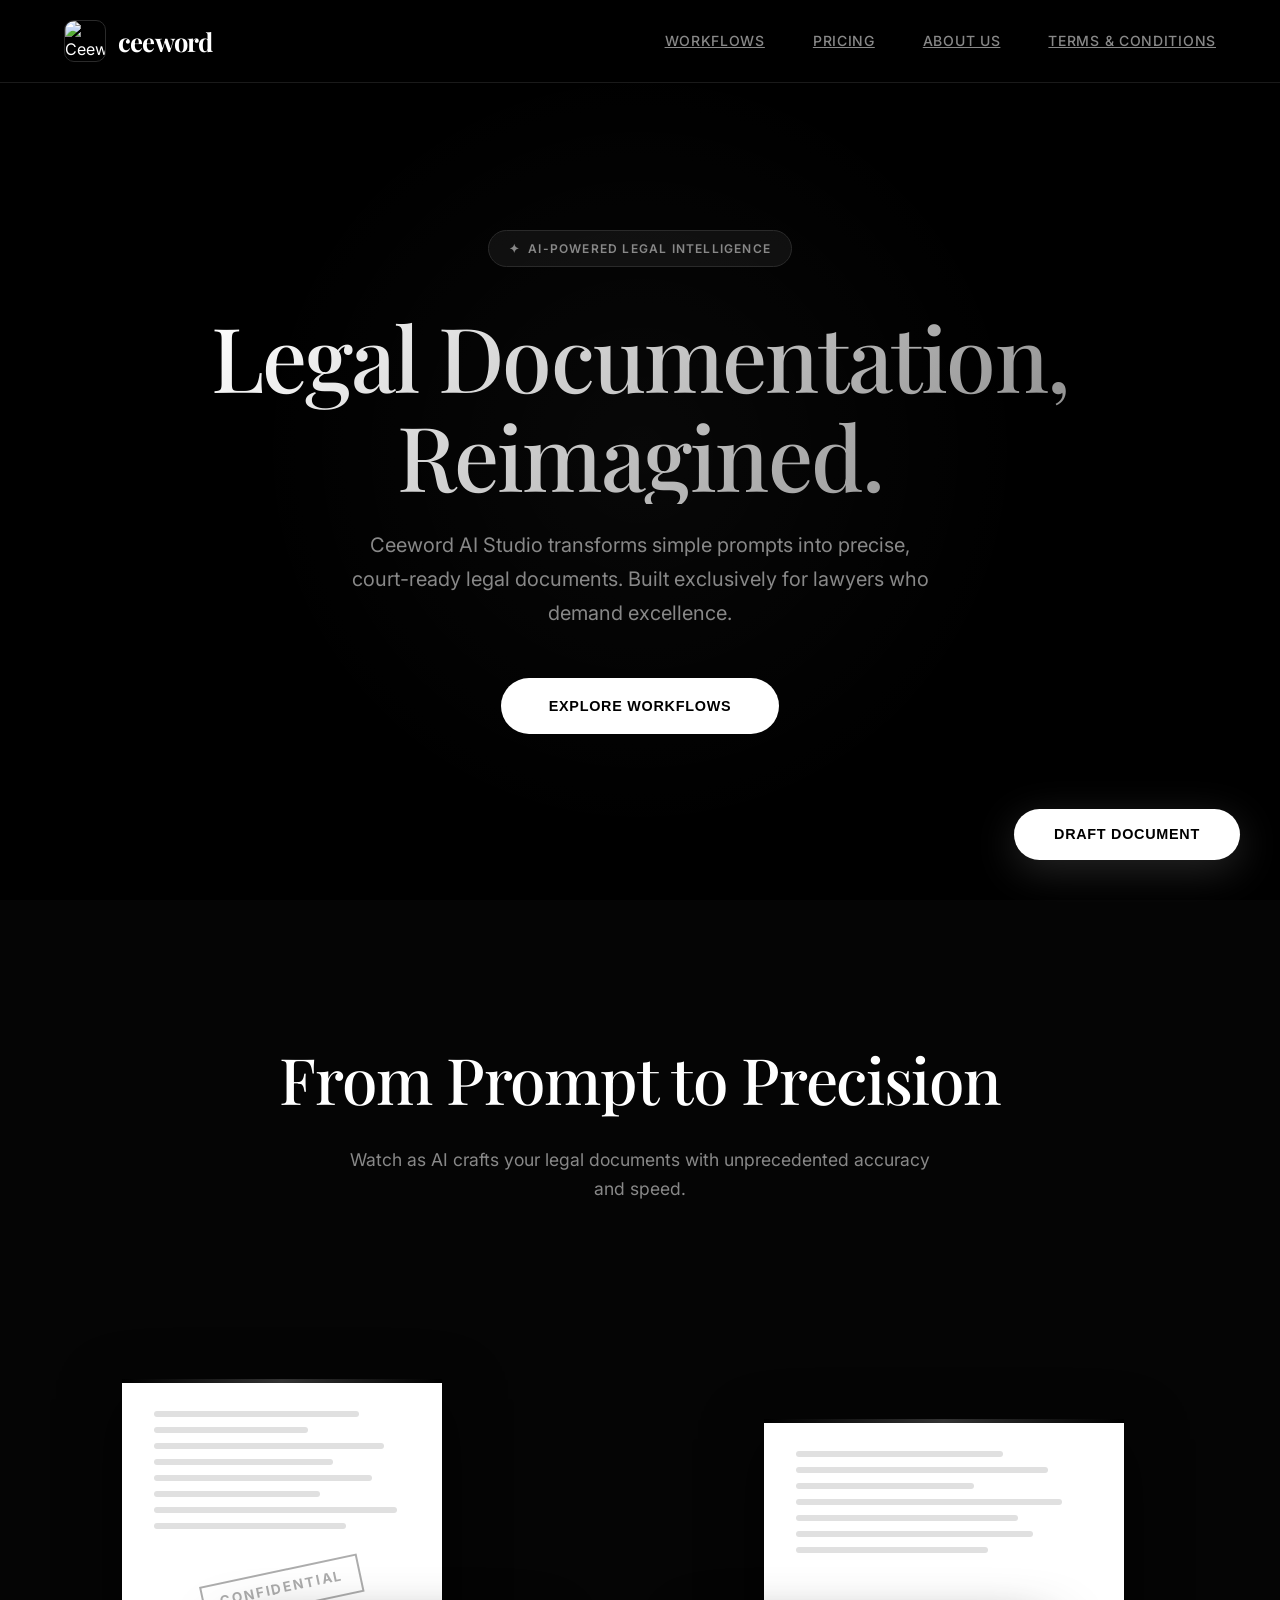
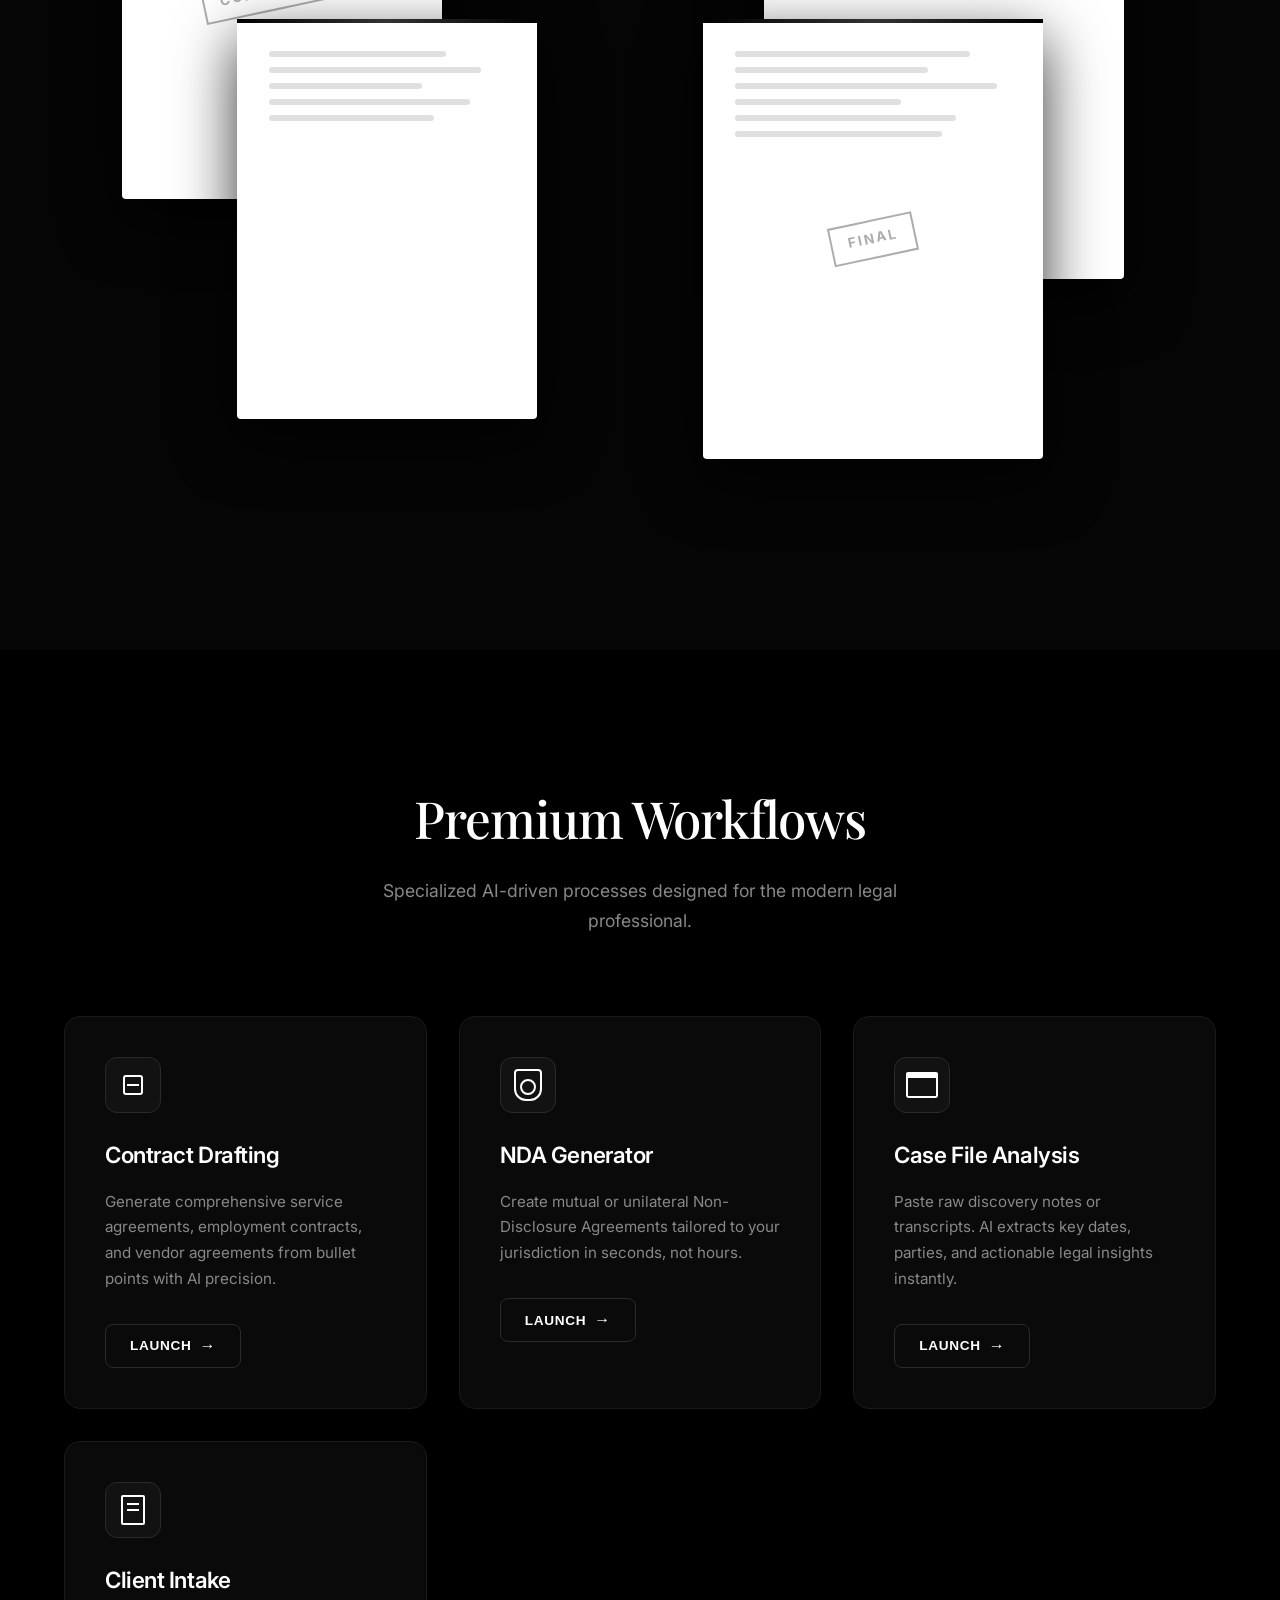
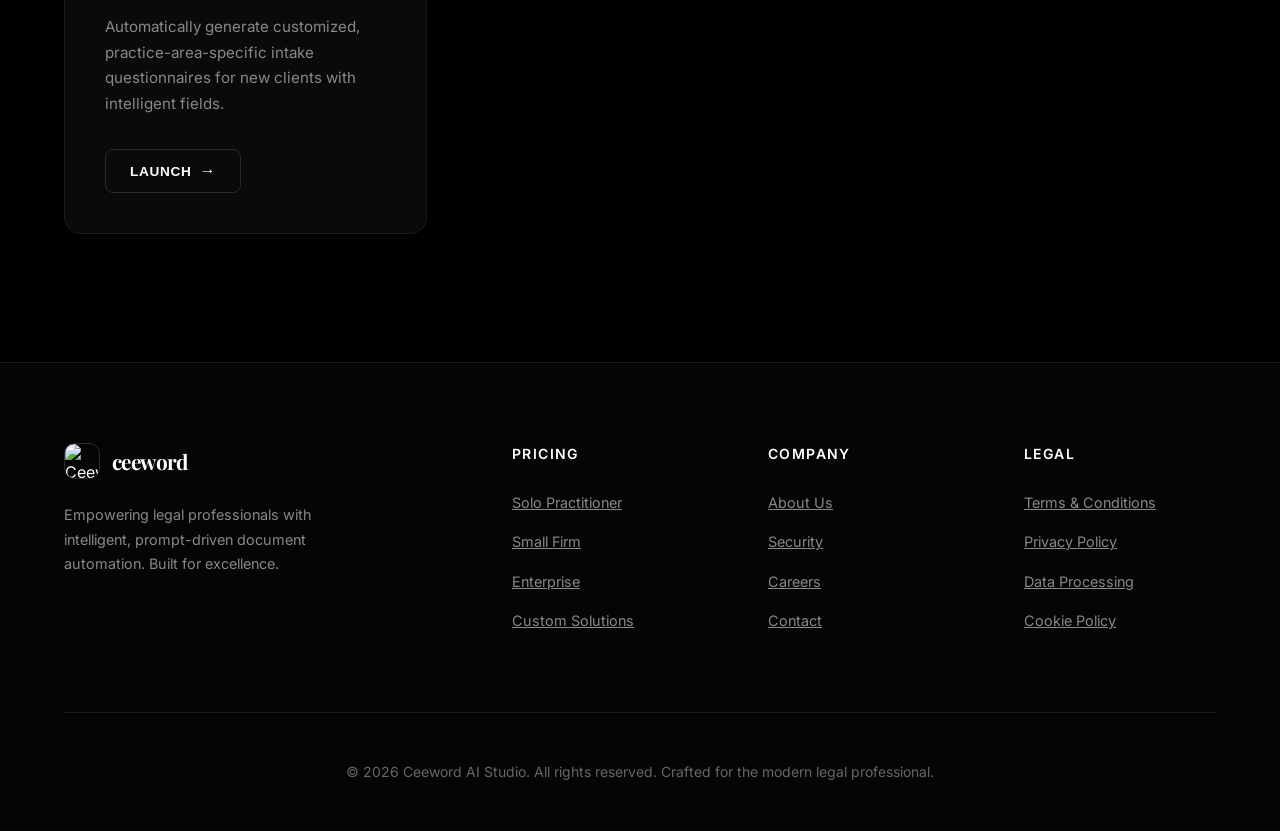
==== commit 09331654: "Add files via upload" ====
--- a/index.html
+++ b/index.html
@@ -1,1628 +1,979 @@
 <!DOCTYPE html>
-<html lang="en" class="scroll-smooth">
+<html lang="en">
 <head>
     <meta charset="UTF-8">
     <meta name="viewport" content="width=device-width, initial-scale=1.0">
     <meta http-equiv="X-UA-Compatible" content="IE=edge">
     
-    <!-- Primary Meta Tags -->
-    <title>CEEWORD AI STUDIO | AI-Powered Legal Document Intelligence</title>
-    <meta name="title" content="CEEWORD AI STUDIO | AI-Powered Legal Document Intelligence">
-    <meta name="description" content="CEEWORD AI STUDIO is the premium AI platform for lawyers and legal firms. Generate professional, court-ready legal documents from a single prompt in seconds.">
-    <meta name="keywords" content="legal AI, AI document generator, legal tech, contract automation, law firm software, legal drafting AI, CEEWORD">
-    <meta name="author" content="CEEWORD AI STUDIO">
-    <meta name="robots" content="index, follow, max-image-preview:large, max-snippet:-1, max-video-preview:-1">
+    <!-- SEO Meta Tags -->
+    <title>Ceeword AI Studio | Premium AI Legal Document Generation</title>
+    <meta name="description" content="Ceeword AI Studio is the premier AI-driven document generation tool for lawyers and legal professionals. Simply provide a prompt, and our AI drafts precise, professional legal documents instantly.">
+    <meta name="keywords" content="AI legal document generator, lawyer AI tool, legal drafting AI, Ceeword, prompt to legal document, AI for law firms">
+    <meta name="author" content="Ceeword AI Studio">
+    <meta name="robots" content="index, follow, max-snippet:-1, max-image-preview:large, max-video-preview:-1">
     <link rel="canonical" href="https://ceeword.com/">
-
-    <!-- Favicon & Icons -->
-    <link rel="icon" href="https://ceewordcom.vercel.app/fevi.jpg" type="image/jpeg">
-    <link rel="apple-touch-icon" href="https://ceewordcom.vercel.app/fevi.jpg">
-    <meta name="theme-color" content="#000000">
-
-    <!-- Open Graph / Facebook -->
+    
+    <!-- Open Graph -->
     <meta property="og:type" content="website">
     <meta property="og:url" content="https://ceeword.com/">
-    <meta property="og:title" content="CEEWORD AI STUDIO | AI-Powered Legal Document Intelligence">
-    <meta property="og:description" content="One Prompt. Every Legal Document. Professionally Structured. The enterprise AI platform for modern legal teams.">
-    <meta property="og:image" content="https://ceewordcom.vercel.app/og-image.jpg">
+    <meta property="og:title" content="Ceeword AI Studio | Premium AI Legal Document Generation">
+    <meta property="og:description" content="Transform simple prompts into professional legal documents instantly. Built for modern lawyers.">
+    <meta property="og:image" content="https://ceewordcom.vercel.app/fevi.jpg">
 
     <!-- Twitter -->
     <meta property="twitter:card" content="summary_large_image">
     <meta property="twitter:url" content="https://ceeword.com/">
-    <meta property="twitter:title" content="CEEWORD AI STUDIO | AI-Powered Legal Document Intelligence">
-    <meta property="twitter:description" content="One Prompt. Every Legal Document. Professionally Structured.">
-    <meta property="twitter:image" content="https://ceewordcom.vercel.app/og-image.jpg">
-
-    <!-- Structured Data (Schema.org) -->
+    <meta property="twitter:title" content="Ceeword AI Studio | Premium AI Legal Document Generation">
+    <meta property="twitter:description" content="Transform simple prompts into professional legal documents instantly. Built for modern lawyers.">
+    <meta property="twitter:image" content="https://ceewordcom.vercel.app/fevi.jpg">
+
+    <!-- Favicon -->
+    <link rel="icon" type="image/jpeg" href="https://ceewordcom.vercel.app/fevi.jpg">
+    <link rel="apple-touch-icon" href="https://ceewordcom.vercel.app/fevi.jpg">
+
+    <!-- Structured Data -->
     <script type="application/ld+json">
     {
       "@context": "https://schema.org",
       "@type": "SoftwareApplication",
-      "name": "CEEWORD AI STUDIO",
+      "name": "Ceeword AI Studio",
       "applicationCategory": "BusinessApplication",
       "operatingSystem": "Web",
-      "description": "AI-Powered Legal Document Intelligence platform for lawyers, advocates, and corporate legal departments.",
       "offers": {
         "@type": "Offer",
-        "price": "47.00",
+        "price": "0",
         "priceCurrency": "USD"
       },
-      "aggregateRating": {
-        "@type": "AggregateRating",
-        "ratingValue": "4.9",
-        "ratingCount": "1250"
-      }
+      "description": "AI-powered document generation tool for lawyers. Prompt-driven legal document drafting.",
+      "url": "https://ceeword.com/",
+      "image": "https://ceewordcom.vercel.app/fevi.jpg"
     }
     </script>
 
-    <!-- Typography -->
-    <link rel="preconnect" href="https://fonts.googleapis.com">
-    <link rel="preconnect" href="https://fonts.gstatic.com" crossorigin>
-    <link href="https://fonts.googleapis.com/css2?family=Inter:wght@300;400;500;600;700;800&display=swap" rel="stylesheet">
-
     <style>
-        /* =========================================
-           CSS VARIABLES & RESET
-           ========================================= */
+        @import url('https://fonts.googleapis.com/css2?family=Inter:wght@300;400;500;600;700;800&family=Playfair+Display:wght@400;500;600;700&display=swap');
+
         :root {
-            --bg-primary: #ffffff;
-            --bg-secondary: #f9fafb;
-            --bg-tertiary: #f3f4f6;
-            --text-primary: #111827;
-            --text-secondary: #4b5563;
-            --text-tertiary: #9ca3af;
-            --accent: #000000;
-            --accent-hover: #1f2937;
-            --border: #e5e7eb;
-            --border-light: #f3f4f6;
-            --shadow-sm: 0 1px 2px 0 rgba(0, 0, 0, 0.05);
-            --shadow-md: 0 4px 6px -1px rgba(0, 0, 0, 0.05), 0 2px 4px -1px rgba(0, 0, 0, 0.03);
-            --shadow-lg: 0 10px 15px -3px rgba(0, 0, 0, 0.05), 0 4px 6px -2px rgba(0, 0, 0, 0.025);
-            --shadow-xl: 0 20px 25px -5px rgba(0, 0, 0, 0.05), 0 10px 10px -5px rgba(0, 0, 0, 0.02);
-            --radius-sm: 0.375rem;
-            --radius-md: 0.75rem;
-            --radius-lg: 1rem;
-            --radius-xl: 1.5rem;
-            --transition: all 0.3s cubic-bezier(0.4, 0, 0.2, 1);
-            --font-sans: 'Inter', system-ui, -apple-system, sans-serif;
-        }
-
-        *, *::before, *::after {
-            box-sizing: border-box;
+            --bg-primary: #000000;
+            --bg-secondary: #050505;
+            --bg-tertiary: #0a0a0a;
+            --text-primary: #ffffff;
+            --text-secondary: #888888;
+            --text-tertiary: #666666;
+            --accent: #ffffff;
+            --border: #1a1a1a;
+            --border-light: #2a2a2a;
+            --gradient-1: linear-gradient(135deg, #ffffff 0%, #888888 100%);
+            --gradient-2: linear-gradient(180deg, rgba(255,255,255,0.1) 0%, rgba(255,255,255,0) 100%);
+            --shadow-sm: 0 2px 8px rgba(0,0,0,0.4);
+            --shadow-md: 0 8px 32px rgba(0,0,0,0.6);
+            --shadow-lg: 0 20px 60px rgba(0,0,0,0.8);
+        }
+
+        * {
             margin: 0;
             padding: 0;
+            box-sizing: border-box;
         }
 
         html {
             scroll-behavior: smooth;
-            -webkit-font-smoothing: antialiased;
-            -moz-osx-font-smoothing: grayscale;
         }
 
         body {
-            font-family: var(--font-sans);
+            font-family: 'Inter', sans-serif;
             background-color: var(--bg-primary);
             color: var(--text-primary);
             line-height: 1.6;
             overflow-x: hidden;
-        }
-
-        /* =========================================
-           UTILITIES & TYPOGRAPHY
-           ========================================= */
-        .container {
+            -webkit-font-smoothing: antialiased;
+        }
+
+        /* Typography */
+        h1, h2, h3 {
+            font-family: 'Playfair Display', serif;
+            font-weight: 500;
+            letter-spacing: -0.02em;
+        }
+
+        /* Sticky Header */
+        header {
+            position: fixed;
+            top: 0;
             width: 100%;
-            max-width: 1280px;
-            margin: 0 auto;
-            padding: 0 1.5rem;
-        }
-
-        .section-padding {
-            padding: 6rem 0;
-        }
-
-        @media (max-width: 768px) {
-            .section-padding {
-                padding: 4rem 0;
-            }
-        }
-
-        h1, h2, h3, h4, h5, h6 {
-            line-height: 1.2;
+            z-index: 1000;
+            background: rgba(0, 0, 0, 0.7);
+            backdrop-filter: blur(20px) saturate(180%);
+            border-bottom: 1px solid var(--border);
+            padding: 1.25rem 5%;
+            display: flex;
+            justify-content: space-between;
+            align-items: center;
+            transition: all 0.3s ease;
+        }
+
+        .logo-container {
+            display: flex;
+            align-items: center;
+            gap: 12px;
+        }
+
+        .logo-container img {
+            height: 42px;
+            width: 42px;
+            border-radius: 10px;
+            object-fit: cover;
+            border: 1px solid var(--border-light);
+            box-shadow: var(--shadow-sm);
+        }
+
+        .logo-text {
+            font-size: 1.6rem;
+            font-weight: 700;
+            letter-spacing: -0.03em;
+            font-family: 'Playfair Display', serif;
+        }
+
+        nav ul {
+            display: flex;
+            list-style: none;
+            gap: 3rem;
+        }
+
+        nav a {
+            font-size: 0.875rem;
+            font-weight: 500;
+            color: var(--text-secondary);
+            text-transform: uppercase;
+            letter-spacing: 0.05em;
+            transition: all 0.3s ease;
+            position: relative;
+        }
+
+        nav a::after {
+            content: '';
+            position: absolute;
+            bottom: -4px;
+            left: 0;
+            width: 0;
+            height: 1px;
+            background: var(--text-primary);
+            transition: width 0.3s ease;
+        }
+
+        nav a:hover {
+            color: var(--text-primary);
+        }
+
+        nav a:hover::after {
+            width: 100%;
+        }
+
+        /* Sticky CTA */
+        .sticky-cta {
+            position: fixed;
+            bottom: 2.5rem;
+            right: 2.5rem;
+            z-index: 999;
+            background: var(--text-primary);
+            color: var(--bg-primary);
+            padding: 1.1rem 2.5rem;
+            border-radius: 100px;
             font-weight: 600;
-            letter-spacing: -0.025em;
-        }
-
-        .text-gradient {
-            background: linear-gradient(135deg, #111827 0%, #4b5563 100%);
+            font-size: 0.9rem;
+            letter-spacing: 0.02em;
+            box-shadow: 0 10px 40px rgba(255, 255, 255, 0.15);
+            transition: all 0.4s cubic-bezier(0.175, 0.885, 0.32, 1.275);
+            cursor: pointer;
+            border: none;
+            text-transform: uppercase;
+            letter-spacing: 0.05em;
+        }
+
+        .sticky-cta:hover {
+            transform: translateY(-3px) scale(1.02);
+            box-shadow: 0 15px 50px rgba(255, 255, 255, 0.25);
+        }
+
+        /* Hero Section */
+        .hero {
+            min-height: 100vh;
+            display: flex;
+            flex-direction: column;
+            justify-content: center;
+            align-items: center;
+            text-align: center;
+            padding: 10rem 5% 6rem;
+            position: relative;
+            overflow: hidden;
+            background: radial-gradient(circle at 50% 50%, rgba(255,255,255,0.03) 0%, transparent 50%);
+        }
+
+        .hero-badge {
+            display: inline-flex;
+            align-items: center;
+            gap: 0.5rem;
+            padding: 0.5rem 1.25rem;
+            background: rgba(255,255,255,0.05);
+            border: 1px solid var(--border-light);
+            border-radius: 100px;
+            font-size: 0.75rem;
+            font-weight: 600;
+            text-transform: uppercase;
+            letter-spacing: 0.1em;
+            color: var(--text-secondary);
+            margin-bottom: 2.5rem;
+            animation: fadeInDown 1s ease;
+        }
+
+        .hero h1 {
+            font-size: clamp(3rem, 7vw, 6.5rem);
+            line-height: 1.1;
+            margin-bottom: 1.5rem;
+            background: var(--gradient-1);
             -webkit-background-clip: text;
             -webkit-text-fill-color: transparent;
             background-clip: text;
-        }
-
-        .label {
-            display: inline-block;
-            font-size: 0.75rem;
+            animation: fadeInUp 1s ease 0.2s both;
+        }
+
+        .hero p {
+            font-size: 1.25rem;
+            color: var(--text-secondary);
+            max-width: 600px;
+            margin-bottom: 3rem;
+            font-weight: 400;
+            line-height: 1.7;
+            animation: fadeInUp 1s ease 0.4s both;
+        }
+
+        .hero-btn {
+            background: var(--text-primary);
+            color: var(--bg-primary);
+            padding: 1.25rem 3rem;
+            border-radius: 100px;
             font-weight: 600;
+            font-size: 0.9rem;
+            letter-spacing: 0.05em;
             text-transform: uppercase;
-            letter-spacing: 0.05em;
+            border: none;
+            cursor: pointer;
+            transition: all 0.4s cubic-bezier(0.175, 0.885, 0.32, 1.275);
+            animation: fadeInUp 1s ease 0.6s both;
+        }
+
+        .hero-btn:hover {
+            transform: translateY(-2px);
+            box-shadow: 0 20px 40px rgba(255, 255, 255, 0.2);
+        }
+
+        /* Physics Parallax Section */
+        .physics-section {
+            position: relative;
+            min-height: 150vh;
+            background: var(--bg-secondary);
+            overflow: hidden;
+            padding: 8rem 5%;
+        }
+
+        .physics-header {
+            text-align: center;
+            margin-bottom: 6rem;
+            position: relative;
+            z-index: 10;
+        }
+
+        .physics-header h2 {
+            font-size: clamp(2.5rem, 5vw, 4rem);
+            margin-bottom: 1rem;
+            opacity: 0;
+            transform: translateY(30px);
+            animation: fadeInUp 1s ease 0.5s forwards;
+        }
+
+        .physics-header p {
             color: var(--text-secondary);
-            margin-bottom: 1rem;
-        }
-
-        /* =========================================
-           ANIMATIONS & REVEAL
-           ========================================= */
-        .reveal {
+            font-size: 1.1rem;
+            max-width: 600px;
+            margin: 0 auto;
             opacity: 0;
-            transform: translateY(24px);
-            transition: opacity 0.8s cubic-bezier(0.4, 0, 0.2, 1), transform 0.8s cubic-bezier(0.4, 0, 0.2, 1);
-        }
-
-        .reveal.is-visible {
-            opacity: 1;
-            transform: translateY(0);
-        }
-
-        .delay-100 { transition-delay: 100ms; }
-        .delay-200 { transition-delay: 200ms; }
-        .delay-300 { transition-delay: 300ms; }
-
-        @keyframes float {
-            0%, 100% { transform: translateY(0px); }
-            50% { transform: translateY(-10px); }
-        }
-
-        @keyframes grid-move {
-            0% { background-position: 0 0; }
-            100% { background-position: 40px 40px; }
-        }
-
-        /* =========================================
-           BUTTONS & INTERACTIONS
-           ========================================= */
-        .btn {
-            display: inline-flex;
-            align-items: center;
-            justify-content: center;
-            padding: 0.875rem 1.75rem;
-            font-size: 0.9375rem;
-            font-weight: 500;
-            border-radius: var(--radius-md);
-            text-decoration: none;
-            transition: var(--transition);
-            cursor: pointer;
-            border: none;
-            position: relative;
-            overflow: hidden;
-        }
-
-        .btn-primary {
-            background-color: var(--accent);
-            color: white;
-            box-shadow: var(--shadow-md);
-        }
-
-        .btn-primary:hover {
-            background-color: var(--accent-hover);
-            transform: translateY(-1px);
+            transform: translateY(30px);
+            animation: fadeInUp 1s ease 0.7s forwards;
+        }
+
+        .falling-documents {
+            position: relative;
+            max-width: 1200px;
+            margin: 0 auto;
+            height: 800px;
+        }
+
+        .falling-doc {
+            position: absolute;
+            background: var(--text-primary);
+            border-radius: 4px;
             box-shadow: var(--shadow-lg);
-        }
-
-        .btn-secondary {
-            background-color: transparent;
-            color: var(--text-primary);
-            border: 1px solid var(--border);
-        }
-
-        .btn-secondary:hover {
-            background-color: var(--bg-secondary);
-            border-color: var(--text-tertiary);
-        }
-
-        /* Ripple Effect */
-        .ripple {
-            position: absolute;
-            border-radius: 50%;
-            background: rgba(255, 255, 255, 0.3);
-            transform: scale(0);
-            animation: ripple-animation 0.6s linear;
-            pointer-events: none;
-        }
-
-        @keyframes ripple-animation {
-            to {
-                transform: scale(4);
-                opacity: 0;
-            }
-        }
-
-        /* =========================================
-           NAVIGATION
-           ========================================= */
-        .nav {
-            position: fixed;
+            padding: 2rem;
+            color: var(--bg-primary);
+            opacity: 0;
+            transform: translateY(-100vh) rotate(0deg);
+            animation: fallDown 2s cubic-bezier(0.25, 0.46, 0.45, 0.94) forwards;
+        }
+
+        .falling-doc::before {
+            content: '';
+            position: absolute;
             top: 0;
             left: 0;
             right: 0;
-            z-index: 1000;
-            background: rgba(255, 255, 255, 0.8);
-            backdrop-filter: blur(12px);
-            -webkit-backdrop-filter: blur(12px);
-            border-bottom: 1px solid rgba(229, 231, 235, 0.5);
-            transition: var(--transition);
-        }
-
-        .nav-container {
+            height: 4px;
+            background: linear-gradient(90deg, #000 0%, #333 50%, #000 100%);
+        }
+
+        .doc-content-line {
+            height: 6px;
+            background: #e0e0e0;
+            margin-bottom: 10px;
+            border-radius: 3px;
+        }
+
+        .doc-stamp {
+            position: absolute;
+            top: 50%;
+            left: 50%;
+            transform: translate(-50%, -50%) rotate(-12deg);
+            border: 2px solid #333;
+            color: #333;
+            padding: 0.4rem 1rem;
+            font-weight: 700;
+            font-size: 0.85rem;
+            letter-spacing: 0.15em;
+            text-transform: uppercase;
+            opacity: 0.4;
+        }
+
+        .doc-1 {
+            width: 320px;
+            height: 420px;
+            left: 5%;
+            top: 10%;
+            animation-delay: 0.5s;
+        }
+
+        .doc-2 {
+            width: 360px;
+            height: 460px;
+            right: 8%;
+            top: 15%;
+            animation-delay: 1s;
+        }
+
+        .doc-3 {
+            width: 300px;
+            height: 400px;
+            left: 15%;
+            bottom: 10%;
+            animation-delay: 1.5s;
+        }
+
+        .doc-4 {
+            width: 340px;
+            height: 440px;
+            right: 15%;
+            bottom: 5%;
+            animation-delay: 2s;
+        }
+
+        /* Custom CSS Icons */
+        .icon-wrapper {
+            width: 56px;
+            height: 56px;
+            margin-bottom: 1.5rem;
             display: flex;
             align-items: center;
-            justify-content: space-between;
-            height: 4.5rem;
-        }
-
-        .logo {
-            font-size: 1.25rem;
-            font-weight: 700;
-            color: var(--text-primary);
-            text-decoration: none;
-            letter-spacing: -0.02em;
-        }
-
-        .nav-links {
-            display: none;
-            gap: 2rem;
-            list-style: none;
-        }
-
-        @media (min-width: 1024px) {
-            .nav-links {
-                display: flex;
-            }
-        }
-
-        .nav-links a {
-            text-decoration: none;
-            color: var(--text-secondary);
-            font-size: 0.9375rem;
-            font-weight: 500;
-            transition: var(--transition);
-        }
-
-        .nav-links a:hover {
-            color: var(--text-primary);
-        }
-
-        .mobile-menu-btn {
-            display: block;
-            background: none;
-            border: none;
-            cursor: pointer;
-            padding: 0.5rem;
-        }
-
-        @media (min-width: 1024px) {
-            .mobile-menu-btn {
-                display: none;
-            }
-        }
-
-        /* =========================================
-           HERO SECTION
-           ========================================= */
-        .hero {
-            position: relative;
-            padding-top: 8rem;
-            padding-bottom: 6rem;
-            overflow: hidden;
-            background: radial-gradient(circle at 50% 0%, #f9fafb 0%, #ffffff 100%);
-        }
-
-        .hero-grid-bg {
-            position: absolute;
-            inset: 0;
-            background-image: 
-                linear-gradient(rgba(0,0,0,0.03) 1px, transparent 1px),
-                linear-gradient(90deg, rgba(0,0,0,0.03) 1px, transparent 1px);
-            background-size: 40px 40px;
-            animation: grid-move 20s linear infinite;
-            mask-image: radial-gradient(circle at center, black 40%, transparent 100%);
-            -webkit-mask-image: radial-gradient(circle at center, black 40%, transparent 100%);
-        }
-
-        .hero-content {
-            position: relative;
-            z-index: 10;
+            justify-content: center;
+            background: rgba(255,255,255,0.03);
+            border: 1px solid var(--border-light);
+            border-radius: 12px;
+        }
+
+        /* Contract Icon */
+        .icon-contract {
+            width: 28px;
+            height: 28px;
+            position: relative;
+        }
+        .icon-contract::before {
+            content: '';
+            position: absolute;
+            top: 4px;
+            left: 4px;
+            right: 4px;
+            bottom: 4px;
+            border: 2px solid var(--text-primary);
+            border-radius: 3px;
+        }
+        .icon-contract::after {
+            content: '';
+            position: absolute;
+            top: 50%;
+            left: 50%;
+            transform: translate(-50%, -50%);
+            width: 12px;
+            height: 2px;
+            background: var(--text-primary);
+        }
+
+        /* Shield Icon */
+        .icon-shield {
+            width: 28px;
+            height: 32px;
+            border: 2px solid var(--text-primary);
+            border-radius: 4px 4px 12px 12px;
+            position: relative;
+        }
+        .icon-shield::before {
+            content: '';
+            position: absolute;
+            top: 8px;
+            left: 50%;
+            transform: translateX(-50%);
+            width: 12px;
+            height: 12px;
+            border: 2px solid var(--text-primary);
+            border-radius: 50%;
+        }
+
+        /* Folder Icon */
+        .icon-folder {
+            width: 32px;
+            height: 26px;
+            position: relative;
+        }
+        .icon-folder::before {
+            content: '';
+            position: absolute;
+            top: 0;
+            left: 0;
+            width: 100%;
+            height: 6px;
+            background: var(--text-primary);
+            border-radius: 2px 2px 0 0;
+        }
+        .icon-folder::after {
+            content: '';
+            position: absolute;
+            bottom: 0;
+            left: 0;
+            right: 0;
+            height: 20px;
+            border: 2px solid var(--text-primary);
+            border-top: none;
+            border-radius: 0 0 3px 3px;
+        }
+
+        /* Document Icon */
+        .icon-document {
+            width: 24px;
+            height: 30px;
+            border: 2px solid var(--text-primary);
+            border-radius: 2px;
+            position: relative;
+        }
+        .icon-document::before {
+            content: '';
+            position: absolute;
+            top: 6px;
+            left: 4px;
+            right: 4px;
+            height: 2px;
+            background: var(--text-primary);
+        }
+        .icon-document::after {
+            content: '';
+            position: absolute;
+            top: 12px;
+            left: 4px;
+            right: 4px;
+            height: 2px;
+            background: var(--text-primary);
+        }
+
+        /* Workflows Section */
+        .workflows {
+            padding: 8rem 5%;
+            background: var(--bg-primary);
+            position: relative;
+        }
+
+        .section-header {
             text-align: center;
-            max-width: 900px;
-            margin: 0 auto;
-        }
-
-        .hero h1 {
-            font-size: clamp(2.5rem, 6vw, 4.5rem);
-            font-weight: 800;
-            letter-spacing: -0.03em;
-            margin-bottom: 1.5rem;
-            color: var(--text-primary);
-        }
-
-        .hero p {
-            font-size: clamp(1.125rem, 2vw, 1.25rem);
+            margin-bottom: 5rem;
+        }
+
+        .section-header h2 {
+            font-size: clamp(2.5rem, 4vw, 3.5rem);
+            margin-bottom: 1rem;
+        }
+
+        .section-header p {
             color: var(--text-secondary);
             max-width: 600px;
-            margin: 0 auto 2.5rem;
+            margin: 0 auto;
+            font-size: 1.1rem;
             line-height: 1.7;
         }
 
-        .hero-buttons {
-            display: flex;
-            gap: 1rem;
-            justify-content: center;
-            margin-bottom: 4rem;
-        }
-
-        .hero-stats {
+        .workflow-grid {
             display: grid;
-            grid-template-columns: repeat(2, 1fr);
+            grid-template-columns: repeat(auto-fit, minmax(300px, 1fr));
             gap: 2rem;
-            max-width: 800px;
+            max-width: 1200px;
             margin: 0 auto;
-            padding: 2rem;
-            background: rgba(255, 255, 255, 0.6);
+        }
+
+        .workflow-card {
+            background: var(--bg-tertiary);
+            border: 1px solid var(--border);
+            border-radius: 16px;
+            padding: 2.5rem;
+            transition: all 0.5s cubic-bezier(0.175, 0.885, 0.32, 1.275);
+            cursor: pointer;
+            position: relative;
+            overflow: hidden;
+            opacity: 0;
+            transform: translateY(40px);
+        }
+
+        .workflow-card.visible {
+            opacity: 1;
+            transform: translateY(0);
+        }
+
+        .workflow-card::before {
+            content: '';
+            position: absolute;
+            top: 0;
+            left: 0;
+            width: 100%;
+            height: 100%;
+            background: linear-gradient(135deg, rgba(255,255,255,0.05) 0%, transparent 100%);
+            opacity: 0;
+            transition: opacity 0.4s ease;
+        }
+
+        .workflow-card:hover::before {
+            opacity: 1;
+        }
+
+        .workflow-card:hover {
+            transform: translateY(-8px);
+            border-color: var(--border-light);
+            box-shadow: var(--shadow-md);
+        }
+
+        .workflow-card h3 {
+            font-size: 1.4rem;
+            margin-bottom: 1rem;
+            font-family: 'Inter', sans-serif;
+            font-weight: 600;
+        }
+
+        .workflow-card p {
+            color: var(--text-secondary);
+            font-size: 0.95rem;
+            margin-bottom: 2rem;
+            line-height: 1.7;
+        }
+
+        .workflow-btn {
+            display: inline-flex;
+            align-items: center;
+            gap: 0.5rem;
+            padding: 0.75rem 1.5rem;
+            background: transparent;
             border: 1px solid var(--border-light);
-            border-radius: var(--radius-xl);
-            backdrop-filter: blur(8px);
-        }
-
-        @media (min-width: 768px) {
-            .hero-stats {
-                grid-template-columns: repeat(4, 1fr);
-            }
-        }
-
-        .stat-item {
-            text-align: center;
-        }
-
-        .stat-number {
-            font-size: 2rem;
-            font-weight: 700;
             color: var(--text-primary);
-            display: block;
-        }
-
-        .stat-label {
-            font-size: 0.875rem;
-            color: var(--text-secondary);
-            margin-top: 0.25rem;
-        }
-
-        /* =========================================
-           CARDS & GRID SYSTEMS
-           ========================================= */
-        .card {
-            background: var(--bg-primary);
-            border: 1px solid var(--border);
-            border-radius: var(--radius-lg);
-            padding: 2rem;
-            transition: var(--transition);
-        }
-
-        .card:hover {
-            border-color: var(--text-tertiary);
-            box-shadow: var(--shadow-lg);
-            transform: translateY(-2px);
-        }
-
-        .grid-2 {
-            display: grid;
-            grid-template-columns: 1fr;
-            gap: 2rem;
-        }
-
-        .grid-3 {
-            display: grid;
-            grid-template-columns: 1fr;
-            gap: 2rem;
-        }
-
-        .grid-4 {
-            display: grid;
-            grid-template-columns: 1fr;
-            gap: 1.5rem;
-        }
-
-        @media (min-width: 768px) {
-            .grid-2 { grid-template-columns: repeat(2, 1fr); }
-            .grid-3 { grid-template-columns: repeat(2, 1fr); }
-            .grid-4 { grid-template-columns: repeat(2, 1fr); }
-        }
-
-        @media (min-width: 1024px) {
-            .grid-3 { grid-template-columns: repeat(3, 1fr); }
-            .grid-4 { grid-template-columns: repeat(4, 1fr); }
-        }
-
-        /* =========================================
-           SECTIONS SPECIFIC
-           ========================================= */
-        .problem-icon, .feature-icon {
-            width: 48px;
-            height: 48px;
-            margin-bottom: 1.5rem;
-            color: var(--text-primary);
-        }
-
-        .section-header {
-            text-align: center;
-            max-width: 700px;
-            margin: 0 auto 4rem;
-        }
-
-        .section-header h2 {
-            font-size: clamp(2rem, 4vw, 3rem);
-            margin-bottom: 1rem;
-        }
-
-        .section-header p {
-            color: var(--text-secondary);
-            font-size: 1.125rem;
-        }
-
-        /* Workflow Timeline */
-        .workflow {
-            position: relative;
-        }
-
-        .workflow::before {
-            content: '';
-            position: absolute;
-            left: 50%;
-            top: 0;
-            bottom: 0;
-            width: 2px;
-            background: var(--border);
-            transform: translateX(-50%);
-        }
-
-        @media (max-width: 768px) {
-            .workflow::before {
-                left: 2rem;
-            }
-        }
-
-        .workflow-step {
-            display: flex;
-            align-items: flex-start;
-            margin-bottom: 3rem;
-            position: relative;
-        }
-
-        .workflow-step:nth-child(even) {
-            flex-direction: row-reverse;
-            text-align: right;
-        }
-
-        @media (max-width: 768px) {
-            .workflow-step, .workflow-step:nth-child(even) {
-                flex-direction: row;
-                text-align: left;
-                padding-left: 5rem;
-            }
-        }
-
-        .workflow-content {
-            width: 45%;
-            background: var(--bg-primary);
-            border: 1px solid var(--border);
-            border-radius: var(--radius-lg);
-            padding: 2rem;
-            box-shadow: var(--shadow-sm);
-        }
-
-        @media (max-width: 768px) {
-            .workflow-content {
-                width: 100%;
-            }
-        }
-
-        .workflow-dot {
-            position: absolute;
-            left: 50%;
-            transform: translateX(-50%);
-            width: 16px;
-            height: 16px;
-            background: var(--accent);
-            border: 4px solid var(--bg-primary);
-            border-radius: 50%;
-            box-shadow: var(--shadow-md);
-            z-index: 10;
-        }
-
-        @media (max-width: 768px) {
-            .workflow-dot {
-                left: 2rem;
-            }
-        }
-
-        /* Pricing */
-        .pricing-card {
-            position: relative;
-            display: flex;
-            flex-direction: column;
-        }
-
-        .pricing-card.featured {
-            border-color: var(--text-primary);
-            box-shadow: var(--shadow-xl);
-            transform: scale(1.02);
-        }
-
-        .pricing-badge {
-            position: absolute;
-            top: -12px;
-            left: 50%;
-            transform: translateX(-50%);
-            background: var(--accent);
-            color: white;
-            padding: 0.25rem 1rem;
-            border-radius: 9999px;
-            font-size: 0.75rem;
+            border-radius: 8px;
             font-weight: 600;
+            font-size: 0.85rem;
             text-transform: uppercase;
             letter-spacing: 0.05em;
-        }
-
-        .price {
-            font-size: 3rem;
-            font-weight: 700;
-            color: var(--text-primary);
-            margin: 1rem 0;
-        }
-
-        .price span {
+            transition: all 0.3s ease;
+            cursor: pointer;
+        }
+
+        .workflow-btn:hover {
+            background: var(--text-primary);
+            color: var(--bg-primary);
+            border-color: var(--text-primary);
+        }
+
+        .workflow-btn::after {
+            content: '→';
             font-size: 1rem;
-            color: var(--text-secondary);
-            font-weight: 400;
-        }
-
-        .feature-list {
-            list-style: none;
-            margin: 2rem 0;
-            flex-grow: 1;
-        }
-
-        .feature-list li {
-            display: flex;
-            align-items: flex-start;
-            gap: 0.75rem;
-            margin-bottom: 0.75rem;
-            color: var(--text-secondary);
-            font-size: 0.9375rem;
-        }
-
-        .feature-list svg {
-            width: 20px;
-            height: 20px;
-            color: var(--text-primary);
-            flex-shrink: 0;
-            margin-top: 2px;
-        }
-
-        /* Comparison Table */
-        .comparison-table {
-            width: 100%;
-            border-collapse: collapse;
-            background: var(--bg-primary);
-            border-radius: var(--radius-lg);
-            overflow: hidden;
-            border: 1px solid var(--border);
-        }
-
-        .comparison-table th, .comparison-table td {
-            padding: 1.5rem;
-            text-align: left;
-            border-bottom: 1px solid var(--border);
-        }
-
-        .comparison-table th {
-            background: var(--bg-secondary);
-            font-weight: 600;
-            color: var(--text-primary);
-        }
-
-        .comparison-table td:first-child {
-            font-weight: 500;
-            color: var(--text-primary);
-        }
-
-        .comparison-table td {
-            color: var(--text-secondary);
-        }
-
-        .check { color: #059669; }
-        .cross { color: #dc2626; }
-
-        /* FAQ Accordion */
-        .faq-item {
-            border-bottom: 1px solid var(--border);
-        }
-
-        .faq-question {
-            width: 100%;
-            display: flex;
-            justify-content: space-between;
-            align-items: center;
-            padding: 1.5rem 0;
-            background: none;
-            border: none;
-            text-align: left;
-            font-size: 1.0625rem;
-            font-weight: 500;
-            color: var(--text-primary);
-            cursor: pointer;
-            transition: var(--transition);
-        }
-
-        .faq-question:hover {
-            color: var(--text-secondary);
-        }
-
-        .faq-question svg {
-            width: 20px;
-            height: 20px;
             transition: transform 0.3s ease;
         }
 
-        .faq-item.active .faq-question svg {
-            transform: rotate(180deg);
-        }
-
-        .faq-answer {
-            max-height: 0;
-            overflow: hidden;
-            transition: max-height 0.3s ease, padding 0.3s ease;
-        }
-
-        .faq-item.active .faq-answer {
-            max-height: 500px;
-            padding-bottom: 1.5rem;
-        }
-
-        .faq-answer p {
-            color: var(--text-secondary);
-            line-height: 1.7;
-        }
-
-        /* Disclaimer */
-        .disclaimer {
+        .workflow-card:hover .workflow-btn::after {
+            transform: translateX(4px);
+        }
+
+        /* Footer */
+        footer {
             background: var(--bg-secondary);
             border-top: 1px solid var(--border);
-            border-bottom: 1px solid var(--border);
-            padding: 4rem 0;
-        }
-
-        .disclaimer-content {
-            font-size: 0.875rem;
-            color: var(--text-secondary);
-            line-height: 1.8;
-        }
-
-        .disclaimer-content h3 {
-            font-size: 1rem;
-            color: var(--text-primary);
-            margin-bottom: 1rem;
-        }
-
-        .disclaimer-content ul {
-            margin-left: 1.5rem;
-            margin-bottom: 1rem;
-        }
-
-        .disclaimer-content li {
-            margin-bottom: 0.5rem;
-        }
-
-        /* Footer */
-        .footer {
-            background: var(--bg-primary);
-            padding: 4rem 0 2rem;
-            border-top: 1px solid var(--border);
-        }
-
-        .footer-grid {
+            padding: 5rem 5% 3rem;
+        }
+
+        .footer-content {
+            max-width: 1200px;
+            margin: 0 auto;
             display: grid;
             grid-template-columns: 2fr 1fr 1fr 1fr;
             gap: 4rem;
             margin-bottom: 4rem;
         }
 
-        @media (max-width: 768px) {
-            .footer-grid {
-                grid-template-columns: 1fr;
-                gap: 2rem;
-            }
-        }
-
-        .footer-brand p {
-            color: var(--text-secondary);
-            margin-top: 1rem;
-            font-size: 0.9375rem;
-        }
-
-        .footer-links h4 {
+        .footer-col h4 {
             font-size: 0.875rem;
             font-weight: 600;
             text-transform: uppercase;
-            letter-spacing: 0.05em;
+            letter-spacing: 0.1em;
             margin-bottom: 1.5rem;
             color: var(--text-primary);
-        }
-
-        .footer-links ul {
+            font-family: 'Inter', sans-serif;
+        }
+
+        .footer-col ul {
             list-style: none;
         }
 
-        .footer-links li {
-            margin-bottom: 0.75rem;
-        }
-
-        .footer-links a {
+        .footer-col ul li {
+            margin-bottom: 0.875rem;
+        }
+
+        .footer-col ul li a {
             color: var(--text-secondary);
-            text-decoration: none;
-            font-size: 0.9375rem;
-            transition: var(--transition);
-        }
-
-        .footer-links a:hover {
+            font-size: 0.9rem;
+            transition: all 0.3s ease;
+            position: relative;
+        }
+
+        .footer-col ul li a::after {
+            content: '';
+            position: absolute;
+            bottom: -2px;
+            left: 0;
+            width: 0;
+            height: 1px;
+            background: var(--text-primary);
+            transition: width 0.3s ease;
+        }
+
+        .footer-col ul li a:hover {
             color: var(--text-primary);
         }
 
+        .footer-col ul li a:hover::after {
+            width: 100%;
+        }
+
         .footer-bottom {
-            padding-top: 2rem;
+            text-align: center;
+            padding-top: 3rem;
             border-top: 1px solid var(--border);
-            display: flex;
-            justify-content: space-between;
-            align-items: center;
-            flex-wrap: wrap;
-            gap: 1rem;
             color: var(--text-tertiary);
             font-size: 0.875rem;
         }
 
-        /* Mobile Menu */
-        .mobile-menu {
-            position: fixed;
-            top: 4.5rem;
-            left: 0;
-            right: 0;
-            bottom: 0;
-            background: var(--bg-primary);
-            padding: 2rem;
-            transform: translateX(100%);
-            transition: transform 0.3s ease;
-            z-index: 999;
-        }
-
-        .mobile-menu.active {
-            transform: translateX(0);
-        }
-
-        .mobile-menu a {
-            display: block;
-            padding: 1rem 0;
-            font-size: 1.25rem;
-            font-weight: 500;
-            color: var(--text-primary);
-            text-decoration: none;
-            border-bottom: 1px solid var(--border);
+        /* Animations */
+        @keyframes fadeInUp {
+            from {
+                opacity: 0;
+                transform: translateY(30px);
+            }
+            to {
+                opacity: 1;
+                transform: translateY(0);
+            }
+        }
+
+        @keyframes fadeInDown {
+            from {
+                opacity: 0;
+                transform: translateY(-30px);
+            }
+            to {
+                opacity: 1;
+                transform: translateY(0);
+            }
+        }
+
+        @keyframes fallDown {
+            0% {
+                opacity: 0;
+                transform: translateY(-100vh) rotate(-15deg);
+            }
+            60% {
+                opacity: 1;
+                transform: translateY(20px) rotate(5deg);
+            }
+            80% {
+                transform: translateY(-10px) rotate(-3deg);
+            }
+            100% {
+                opacity: 1;
+                transform: translateY(0) rotate(0deg);
+            }
+        }
+
+        /* Responsive */
+        @media (max-width: 1024px) {
+            .footer-content {
+                grid-template-columns: 1fr 1fr;
+            }
+        }
+
+        @media (max-width: 768px) {
+            nav ul {
+                display: none;
+            }
+            .falling-doc {
+                opacity: 0.3;
+            }
+            .sticky-cta {
+                bottom: 1.5rem;
+                right: 1.5rem;
+                padding: 1rem 2rem;
+                font-size: 0.8rem;
+            }
+            .footer-content {
+                grid-template-columns: 1fr;
+                gap: 2.5rem;
+            }
         }
     </style>
 </head>
 <body>
 
-    <!-- Navigation -->
-    <nav class="nav" role="navigation" aria-label="Main navigation">
-        <div class="container nav-container">
-            <a href="#" class="logo">CEEWORD AI STUDIO</a>
+    <!-- Header -->
+    <header>
+        <div class="logo-container">
+            <img src="https://ceewordcom.vercel.app/fevi.jpg" alt="Ceeword AI Studio Logo">
+            <span class="logo-text">ceeword</span>
+        </div>
+        <nav>
+            <ul>
+                <li><a href="#workflows">Workflows</a></li>
+                <li><a href="#pricing">Pricing</a></li>
+                <li><a href="#about">About Us</a></li>
+                <li><a href="#terms">Terms & Conditions</a></li>
+            </ul>
+        </nav>
+    </header>
+
+    <!-- Sticky CTA -->
+    <button class="sticky-cta" onclick="document.getElementById('workflows').scrollIntoView({behavior: 'smooth'})">
+        Draft Document
+    </button>
+
+    <!-- Hero -->
+    <section class="hero">
+        <div class="hero-badge">
+            <span>✦</span>
+            <span>AI-Powered Legal Intelligence</span>
+        </div>
+        <h1>Legal Documentation,<br>Reimagined.</h1>
+        <p>Ceeword AI Studio transforms simple prompts into precise, court-ready legal documents. Built exclusively for lawyers who demand excellence.</p>
+        <button class="hero-btn" onclick="document.getElementById('workflows').scrollIntoView({behavior: 'smooth'})">Explore Workflows</button>
+    </section>
+
+    <!-- Physics Parallax Section -->
+    <section class="physics-section">
+        <div class="physics-header">
+            <h2>From Prompt to Precision</h2>
+            <p>Watch as AI crafts your legal documents with unprecedented accuracy and speed.</p>
+        </div>
+        
+        <div class="falling-documents">
+            <div class="falling-doc doc-1">
+                <div class="doc-stamp">Confidential</div>
+                <div class="doc-content-line" style="width: 80%;"></div>
+                <div class="doc-content-line" style="width: 60%;"></div>
+                <div class="doc-content-line" style="width: 90%;"></div>
+                <div class="doc-content-line" style="width: 70%;"></div>
+                <div class="doc-content-line" style="width: 85%;"></div>
+                <div class="doc-content-line" style="width: 65%;"></div>
+                <div class="doc-content-line" style="width: 95%;"></div>
+                <div class="doc-content-line" style="width: 75%;"></div>
+            </div>
             
-            <ul class="nav-links">
-                <li><a href="#features">Features</a></li>
-                <li><a href="#pricing">Pricing</a></li>
-                <li><a href="#security">Security</a></li>
-                <li><a href="#faq">FAQ</a></li>
-                <li><a href="#disclaimer">Terms</a></li>
-            </ul>
-
-            <div style="display: flex; gap: 1rem; align-items: center;">
-                <a href="getstarted.html" class="btn btn-primary">Get Started</a>
-                <button class="mobile-menu-btn" aria-label="Toggle menu" onclick="toggleMobileMenu()">
-                    <svg width="24" height="24" viewBox="0 0 24 24" fill="none" stroke="currentColor" stroke-width="2" stroke-linecap="round" stroke-linejoin="round">
-                        <line x1="3" y1="12" x2="21" y2="12"></line>
-                        <line x1="3" y1="6" x2="21" y2="6"></line>
-                        <line x1="3" y1="18" x2="21" y2="18"></line>
-                    </svg>
-                </button>
+            <div class="falling-doc doc-2">
+                <div class="doc-stamp">Draft</div>
+                <div class="doc-content-line" style="width: 70%;"></div>
+                <div class="doc-content-line" style="width: 85%;"></div>
+                <div class="doc-content-line" style="width: 60%;"></div>
+                <div class="doc-content-line" style="width: 90%;"></div>
+                <div class="doc-content-line" style="width: 75%;"></div>
+                <div class="doc-content-line" style="width: 80%;"></div>
+                <div class="doc-content-line" style="width: 65%;"></div>
+            </div>
+            
+            <div class="falling-doc doc-3">
+                <div class="doc-content-line" style="width: 75%;"></div>
+                <div class="doc-content-line" style="width: 90%;"></div>
+                <div class="doc-content-line" style="width: 65%;"></div>
+                <div class="doc-content-line" style="width: 85%;"></div>
+                <div class="doc-content-line" style="width: 70%;"></div>
+            </div>
+            
+            <div class="falling-doc doc-4">
+                <div class="doc-stamp">Final</div>
+                <div class="doc-content-line" style="width: 85%;"></div>
+                <div class="doc-content-line" style="width: 70%;"></div>
+                <div class="doc-content-line" style="width: 95%;"></div>
+                <div class="doc-content-line" style="width: 60%;"></div>
+                <div class="doc-content-line" style="width: 80%;"></div>
+                <div class="doc-content-line" style="width: 75%;"></div>
             </div>
         </div>
-    </nav>
-
-    <!-- Mobile Menu -->
-    <div class="mobile-menu" id="mobileMenu">
-        <a href="#features" onclick="toggleMobileMenu()">Features</a>
-        <a href="#pricing" onclick="toggleMobileMenu()">Pricing</a>
-        <a href="#security" onclick="toggleMobileMenu()">Security</a>
-        <a href="#faq" onclick="toggleMobileMenu()">FAQ</a>
-        <a href="#disclaimer" onclick="toggleMobileMenu()">Terms</a>
-        <a href="getstarted.html" onclick="toggleMobileMenu()" style="color: var(--accent); font-weight: 600;">Get Started</a>
-    </div>
-
-    <main>
-        <!-- Hero Section -->
-        <section class="hero">
-            <div class="hero-grid-bg"></div>
-            <div class="container hero-content">
-                <span class="label reveal">AI-Powered Legal Document Intelligence</span>
-                <h1 class="reveal delay-100">One Prompt.<br>Thousands of Legal Possibilities.</h1>
-                <p class="reveal delay-200">CEEWORD AI STUDIO transforms how legal professionals draft, format, and finalize documents. From complex contracts to court-ready petitions, generate professionally structured legal documents in seconds, not hours.</p>
-                
-                <div class="hero-buttons reveal delay-300">
-                    <a href="getstarted.html" class="btn btn-primary">Get Started</a>
-                    <a href="#pricing" class="btn btn-secondary">View Pricing</a>
+    </section>
+
+    <!-- Workflows -->
+    <section class="workflows" id="workflows">
+        <div class="section-header">
+            <h2>Premium Workflows</h2>
+            <p>Specialized AI-driven processes designed for the modern legal professional.</p>
+        </div>
+        
+        <div class="workflow-grid">
+            <div class="workflow-card">
+                <div class="icon-wrapper">
+                    <div class="icon-contract"></div>
                 </div>
-
-                <div class="hero-stats reveal delay-300">
-                    <div class="stat-item">
-                        <span class="stat-number" data-target="50">0</span>
-                        <span class="stat-label">Million+ Words Generated</span>
-                    </div>
-                    <div class="stat-item">
-                        <span class="stat-number" data-target="120">0</span>
-                        <span class="stat-label">Thousand+ Documents</span>
-                    </div>
-                    <div class="stat-item">
-                        <span class="stat-number" data-target="12">0</span>
-                        <span class="stat-label">Seconds Avg. Speed</span>
-                    </div>
-                    <div class="stat-item">
-                        <span class="stat-number" data-target="850">0</span>
-                        <span class="stat-label">Firms Onboard</span>
-                    </div>
+                <h3>Contract Drafting</h3>
+                <p>Generate comprehensive service agreements, employment contracts, and vendor agreements from bullet points with AI precision.</p>
+                <button class="workflow-btn">Launch</button>
+            </div>
+            
+            <div class="workflow-card">
+                <div class="icon-wrapper">
+                    <div class="icon-shield"></div>
                 </div>
-            </div>
-        </section>
-
-        <!-- Problem Section -->
-        <section class="section-padding" style="background: var(--bg-secondary);" id="problem">
-            <div class="container">
-                <div class="section-header reveal">
-                    <span class="label">The Problem</span>
-                    <h2>Traditional Legal Drafting is Broken</h2>
-                    <p>Legal professionals waste countless hours on repetitive, manual tasks that detract from high-value strategic work.</p>
+                <h3>NDA Generator</h3>
+                <p>Create mutual or unilateral Non-Disclosure Agreements tailored to your jurisdiction in seconds, not hours.</p>
+                <button class="workflow-btn">Launch</button>
+            </div>
+            
+            <div class="workflow-card">
+                <div class="icon-wrapper">
+                    <div class="icon-folder"></div>
                 </div>
-                
-                <div class="grid-3">
-                    <div class="card reveal">
-                        <svg class="problem-icon" viewBox="0 0 24 24" fill="none" stroke="currentColor" stroke-width="1.5" stroke-linecap="round" stroke-linejoin="round"><circle cx="12" cy="12" r="10"></circle><polyline points="12 6 12 12 16 14"></polyline></svg>
-                        <h3>Time Consuming</h3>
-                        <p style="color: var(--text-secondary); margin-top: 0.5rem;">Hours spent on manual formatting and repetitive clause insertion instead of legal strategy.</p>
-                    </div>
-                    <div class="card reveal delay-100">
-                        <svg class="problem-icon" viewBox="0 0 24 24" fill="none" stroke="currentColor" stroke-width="1.5" stroke-linecap="round" stroke-linejoin="round"><line x1="12" y1="1" x2="12" y2="23"></line><path d="M17 5H9.5a3.5 3.5 0 0 0 0 7h5a3.5 3.5 0 0 1 0 7H6"></path></svg>
-                        <h3>Expensive Overhead</h3>
-                        <p style="color: var(--text-secondary); margin-top: 0.5rem;">High billing hours consumed by administrative document preparation rather than billable advisory work.</p>
-                    </div>
-                    <div class="card reveal delay-200">
-                        <svg class="problem-icon" viewBox="0 0 24 24" fill="none" stroke="currentColor" stroke-width="1.5" stroke-linecap="round" stroke-linejoin="round"><path d="M14 2H6a2 2 0 0 0-2 2v16a2 2 0 0 0 2 2h12a2 2 0 0 0 2-2V8z"></path><polyline points="14 2 14 8 20 8"></polyline><line x1="16" y1="13" x2="8" y2="13"></line><line x1="16" y1="17" x2="8" y2="17"></line><polyline points="10 9 9 9 8 9"></polyline></svg>
-                        <h3>Version Confusion</h3>
-                        <p style="color: var(--text-secondary); margin-top: 0.5rem;">Managing multiple template versions, manual research delays, and human repetition errors.</p>
-                    </div>
+                <h3>Case File Analysis</h3>
+                <p>Paste raw discovery notes or transcripts. AI extracts key dates, parties, and actionable legal insights instantly.</p>
+                <button class="workflow-btn">Launch</button>
+            </div>
+            
+            <div class="workflow-card">
+                <div class="icon-wrapper">
+                    <div class="icon-document"></div>
                 </div>
-            </div>
-        </section>
-
-        <!-- Solution Section -->
-        <section class="section-padding" id="solution">
-            <div class="container">
-                <div class="grid-2" style="align-items: center; gap: 4rem;">
-                    <div class="reveal">
-                        <span class="label">The Solution</span>
-                        <h2 style="font-size: clamp(2rem, 4vw, 3rem); margin-bottom: 1.5rem;">Intelligent Drafting.<br>Zero Compromise.</h2>
-                        <p style="color: var(--text-secondary); font-size: 1.125rem; margin-bottom: 2rem; line-height: 1.7;">CEEWORD AI STUDIO understands legal context. Provide one detailed prompt, and our AI generates structured, professionally formatted legal drafts ready for your review and instant export.</p>
-                        
-                        <ul style="list-style: none; space-y: 1rem;">
-                            <li style="display: flex; align-items: center; gap: 0.75rem; margin-bottom: 1rem; color: var(--text-primary);">
-                                <svg width="20" height="20" viewBox="0 0 24 24" fill="none" stroke="currentColor" stroke-width="2" stroke-linecap="round" stroke-linejoin="round" class="check"><polyline points="20 6 9 17 4 12"></polyline></svg>
-                                Deep contextual legal understanding
-                            </li>
-                            <li style="display: flex; align-items: center; gap: 0.75rem; margin-bottom: 1rem; color: var(--text-primary);">
-                                <svg width="20" height="20" viewBox="0 0 24 24" fill="none" stroke="currentColor" stroke-width="2" stroke-linecap="round" stroke-linejoin="round" class="check"><polyline points="20 6 9 17 4 12"></polyline></svg>
-                                Professional typography & legal numbering
-                            </li>
-                            <li style="display: flex; align-items: center; gap: 0.75rem; margin-bottom: 1rem; color: var(--text-primary);">
-                                <svg width="20" height="20" viewBox="0 0 24 24" fill="none" stroke="currentColor" stroke-width="2" stroke-linecap="round" stroke-linejoin="round" class="check"><polyline points="20 6 9 17 4 12"></polyline></svg>
-                                Instant export in multiple formats
-                            </li>
-                        </ul>
-                    </div>
-                    <div class="reveal delay-200" style="background: var(--bg-secondary); border-radius: var(--radius-xl); padding: 3rem; border: 1px solid var(--border); position: relative; overflow: hidden;">
-                        <div style="position: absolute; top: -50%; right: -50%; width: 100%; height: 100%; background: radial-gradient(circle, rgba(0,0,0,0.03) 0%, transparent 70%);"></div>
-                        <div style="background: white; border-radius: var(--radius-md); padding: 1.5rem; box-shadow: var(--shadow-lg); border: 1px solid var(--border); margin-bottom: 1rem;">
-                            <div style="display: flex; gap: 0.5rem; margin-bottom: 1rem;">
-                                <div style="width: 12px; height: 12px; border-radius: 50%; background: #ef4444;"></div>
-                                <div style="width: 12px; height: 12px; border-radius: 50%; background: #f59e0b;"></div>
-                                <div style="width: 12px; height: 12px; border-radius: 50%; background: #10b981;"></div>
-                            </div>
-                            <div style="height: 8px; background: var(--bg-tertiary); border-radius: 4px; width: 60%; margin-bottom: 0.75rem;"></div>
-                            <div style="height: 8px; background: var(--bg-tertiary); border-radius: 4px; width: 80%; margin-bottom: 0.75rem;"></div>
-                            <div style="height: 8px; background: var(--bg-tertiary); border-radius: 4px; width: 40%;"></div>
-                        </div>
-                        <div style="display: flex; justify-content: center;">
-                            <svg width="32" height="32" viewBox="0 0 24 24" fill="none" stroke="currentColor" stroke-width="2" stroke-linecap="round" stroke-linejoin="round" style="color: var(--text-tertiary); animation: float 3s ease-in-out infinite;"><polyline points="6 9 12 15 18 9"></polyline></svg>
-                        </div>
-                        <div style="background: white; border-radius: var(--radius-md); padding: 1.5rem; box-shadow: var(--shadow-lg); border: 1px solid var(--border); margin-top: 1rem;">
-                            <div style="display: flex; justify-content: space-between; margin-bottom: 1rem;">
-                                <div style="height: 8px; background: var(--text-primary); border-radius: 4px; width: 30%;"></div>
-                                <div style="height: 8px; background: var(--bg-tertiary); border-radius: 4px; width: 20%;"></div>
-                            </div>
-                            <div style="height: 6px; background: var(--bg-tertiary); border-radius: 3px; width: 100%; margin-bottom: 0.5rem;"></div>
-                            <div style="height: 6px; background: var(--bg-tertiary); border-radius: 3px; width: 100%; margin-bottom: 0.5rem;"></div>
-                            <div style="height: 6px; background: var(--bg-tertiary); border-radius: 3px; width: 80%;"></div>
-                        </div>
-                    </div>
+                <h3>Client Intake</h3>
+                <p>Automatically generate customized, practice-area-specific intake questionnaires for new clients with intelligent fields.</p>
+                <button class="workflow-btn">Launch</button>
+            </div>
+        </div>
+    </section>
+
+    <!-- Footer -->
+    <footer>
+        <div class="footer-content">
+            <div class="footer-col">
+                <div class="logo-container" style="margin-bottom: 1.5rem;">
+                    <img src="https://ceewordcom.vercel.app/fevi.jpg" alt="Ceeword Logo" style="height: 36px; width: 36px;">
+                    <span class="logo-text" style="font-size: 1.3rem;">ceeword</span>
                 </div>
-            </div>
-        </section>
-
-        <!-- Features Section -->
-        <section class="section-padding" style="background: var(--bg-secondary);" id="features">
-            <div class="container">
-                <div class="section-header reveal">
-                    <span class="label">Capabilities</span>
-                    <h2>Comprehensive Legal Toolkit</h2>
-                    <p>Everything you need to draft, format, and finalize legal documentation at enterprise scale.</p>
-                </div>
-
-                <div class="grid-4">
-                    <!-- Feature Cards -->
-                    <div class="card reveal"><h4 style="margin-bottom: 0.5rem;">AI Contract Generator</h4><p style="font-size: 0.875rem; color: var(--text-secondary);">Draft complex agreements with intelligent clause suggestions.</p></div>
-                    <div class="card reveal delay-100"><h4 style="margin-bottom: 0.5rem;">Legal Notice Generator</h4><p style="font-size: 0.875rem; color: var(--text-secondary);">Formal notices structured to jurisdictional standards.</p></div>
-                    <div class="card reveal delay-200"><h4 style="margin-bottom: 0.5rem;">Petitions & Affidavits</h4><p style="font-size: 0.875rem; color: var(--text-secondary);">Court-ready formatting with proper legal numbering.</p></div>
-                    <div class="card reveal delay-300"><h4 style="margin-bottom: 0.5rem;">NDA & Employment</h4><p style="font-size: 0.875rem; color: var(--text-secondary);">Standardized templates with customizable variables.</p></div>
-                    <div class="card reveal"><h4 style="margin-bottom: 0.5rem;">Rental Agreements</h4><p style="font-size: 0.875rem; color: var(--text-secondary);">Comprehensive property and lease documentation.</p></div>
-                    <div class="card reveal delay-100"><h4 style="margin-bottom: 0.5rem;">Corporate Documents</h4><p style="font-size: 0.875rem; color: var(--text-secondary);">Board resolutions, bylaws, and corporate governance.</p></div>
-                    <div class="card reveal delay-200"><h4 style="margin-bottom: 0.5rem;">Compliance Reports</h4><p style="font-size: 0.875rem; color: var(--text-secondary);">Structured regulatory and compliance documentation.</p></div>
-                    <div class="card reveal delay-300"><h4 style="margin-bottom: 0.5rem;">Case Summaries</h4><p style="font-size: 0.875rem; color: var(--text-secondary);">AI-distilled briefs from lengthy case files.</p></div>
-                    <div class="card reveal"><h4 style="margin-bottom: 0.5rem;">Legal Research</h4><p style="font-size: 0.875rem; color: var(--text-secondary);">Context-aware statutory and case law referencing.</p></div>
-                    <div class="card reveal delay-100"><h4 style="margin-bottom: 0.5rem;">Document Formatter</h4><p style="font-size: 0.875rem; color: var(--text-secondary);">Automatic alignment, headers, footers, and margins.</p></div>
-                    <div class="card reveal delay-200"><h4 style="margin-bottom: 0.5rem;">AI Citation Assistant</h4><p style="font-size: 0.875rem; color: var(--text-secondary);">Bluebook and jurisdiction-specific citation formatting.</p></div>
-                    <div class="card reveal delay-300"><h4 style="margin-bottom: 0.5rem;">Legal Letter Generator</h4><p style="font-size: 0.875rem; color: var(--text-secondary);">Professional correspondence with firm branding.</p></div>
-                    <div class="card reveal"><h4 style="margin-bottom: 0.5rem;">Court Draft Assistant</h4><p style="font-size: 0.875rem; color: var(--text-secondary);">Pleadings and motions formatted for court submission.</p></div>
-                    <div class="card reveal delay-100"><h4 style="margin-bottom: 0.5rem;">Export Engine</h4><p style="font-size: 0.875rem; color: var(--text-secondary);">PDF, DOCX, TXT, Markdown, JPG, PNG outputs.</p></div>
-                    <div class="card reveal delay-200"><h4 style="margin-bottom: 0.5rem;">Version History</h4><p style="font-size: 0.875rem; color: var(--text-secondary);">Track changes and revert to previous drafts instantly.</p></div>
-                    <div class="card reveal delay-300"><h4 style="margin-bottom: 0.5rem;">Cloud Storage</h4><p style="font-size: 0.875rem; color: var(--text-secondary);">Encrypted, secure document repository.</p></div>
-                    <div class="card reveal"><h4 style="margin-bottom: 0.5rem;">Document Templates</h4><p style="font-size: 0.875rem; color: var(--text-secondary);">Library of pre-vetted, professional legal structures.</p></div>
-                    <div class="card reveal delay-100"><h4 style="margin-bottom: 0.5rem;">AI Smart Suggestions</h4><p style="font-size: 0.875rem; color: var(--text-secondary);">Proactive recommendations for missing clauses.</p></div>
-                    <div class="card reveal delay-200"><h4 style="margin-bottom: 0.5rem;">Client-Ready Versions</h4><p style="font-size: 0.875rem; color: var(--text-secondary);">Clean, annotated drafts for client review.</p></div>
-                    <div class="card reveal delay-300"><h4 style="margin-bottom: 0.5rem;">Printable Versions</h4><p style="font-size: 0.875rem; color: var(--text-secondary);">Optimized layouts for physical court filings.</p></div>
-                    <div class="card reveal"><h4 style="margin-bottom: 0.5rem;">Professional Layouts</h4><p style="font-size: 0.875rem; color: var(--text-secondary);">World-class typography and structural integrity.</p></div>
-                </div>
-            </div>
-        </section>
-
-        <!-- Workflow Section -->
-        <section class="section-padding" id="workflow">
-            <div class="container">
-                <div class="section-header reveal">
-                    <span class="label">Workflow</span>
-                    <h2>From Prompt to Final Draft in Minutes</h2>
-                </div>
-
-                <div class="workflow">
-                    <div class="workflow-step reveal">
-                        <div class="workflow-content">
-                            <span class="label">Step 1</span>
-                            <h3>Describe Your Case</h3>
-                            <p style="color: var(--text-secondary); margin-top: 0.5rem;">Input your requirements, jurisdiction, and specific clauses needed in natural language.</p>
-                        </div>
-                        <div class="workflow-dot"></div>
-                    </div>
-                    <div class="workflow-step reveal">
-                        <div class="workflow-content">
-                            <span class="label">Step 2</span>
-                            <h3>AI Analyzes Context</h3>
-                            <p style="color: var(--text-secondary); margin-top: 0.5rem;">Our engine parses legal requirements, identifying necessary structures and potential risks.</p>
-                        </div>
-                        <div class="workflow-dot"></div>
-                    </div>
-                    <div class="workflow-step reveal">
-                        <div class="workflow-content">
-                            <span class="label">Step 3</span>
-                            <h3>AI Structures Document</h3>
-                            <p style="color: var(--text-secondary); margin-top: 0.5rem;">Automatic application of professional legal numbering, headers, and logical flow.</p>
-                        </div>
-                        <div class="workflow-dot"></div>
-                    </div>
-                    <div class="workflow-step reveal">
-                        <div class="workflow-content">
-                            <span class="label">Step 4</span>
-                            <h3>Generate Document</h3>
-                            <p style="color: var(--text-secondary); margin-top: 0.5rem;">High-fidelity draft produced in seconds with precise legal terminology.</p>
-                        </div>
-                        <div class="workflow-dot"></div>
-                    </div>
-                    <div class="workflow-step reveal">
-                        <div class="workflow-content">
-                            <span class="label">Step 5</span>
-                            <h3>Review & Refine</h3>
-                            <p style="color: var(--text-secondary); margin-top: 0.5rem;">Edit inline or request AI adjustments to specific sections instantly.</p>
-                        </div>
-                        <div class="workflow-dot"></div>
-                    </div>
-                    <div class="workflow-step reveal">
-                        <div class="workflow-content">
-                            <span class="label">Step 6</span>
-                            <h3>Export & Finalize</h3>
-                            <p style="color: var(--text-secondary); margin-top: 0.5rem;">Download in PDF, DOCX, or print-ready formats, fully formatted and client-ready.</p>
-                        </div>
-                        <div class="workflow-dot"></div>
-                    </div>
-                </div>
-            </div>
-        </section>
-
-        <!-- Pricing Section -->
-        <section class="section-padding" style="background: var(--bg-secondary);" id="pricing">
-            <div class="container">
-                <div class="section-header reveal">
-                    <span class="label">Pricing</span>
-                    <h2>Transparent, Enterprise-Grade Pricing</h2>
-                    <p>Scale your legal operations without unpredictable costs.</p>
-                </div>
-
-                <div class="grid-3">
-                    <!-- Starter -->
-                    <div class="card pricing-card reveal">
-                        <h3>Starter</h3>
-                        <div class="price">$47<span>/month</span></div>
-                        <p style="color: var(--text-secondary); font-size: 0.9375rem;">For solo practitioners and small teams.</p>
-                        <ul class="feature-list">
-                            <li><svg viewBox="0 0 24 24" fill="none" stroke="currentColor" stroke-width="2"><polyline points="20 6 9 17 4 12"></polyline></svg> 310 document generations monthly</li>
-                            <li><svg viewBox="0 0 24 24" fill="none" stroke="currentColor" stroke-width="2"><polyline points="20 6 9 17 4 12"></polyline></svg> Standard AI processing</li>
-                            <li><svg viewBox="0 0 24 24" fill="none" stroke="currentColor" stroke-width="2"><polyline points="20 6 9 17 4 12"></polyline></svg> Standard formatting</li>
-                            <li><svg viewBox="0 0 24 24" fill="none" stroke="currentColor" stroke-width="2"><polyline points="20 6 9 17 4 12"></polyline></svg> Email support</li>
-                            <li><svg viewBox="0 0 24 24" fill="none" stroke="currentColor" stroke-width="2"><polyline points="20 6 9 17 4 12"></polyline></svg> Basic exports (PDF, DOCX, TXT, JPG, PNG)</li>
-                        </ul>
-                        <a href="getstarted.html" class="btn btn-secondary" style="width: 100%;">Get Started</a>
-                    </div>
-
-                    <!-- Professional -->
-                    <div class="card pricing-card featured reveal delay-100">
-                        <div class="pricing-badge">Most Popular</div>
-                        <h3>Professional</h3>
-                        <div class="price">$69<span>/month</span></div>
-                        <p style="color: var(--text-secondary); font-size: 0.9375rem;">For growing firms and corporate counsel.</p>
-                        <ul class="feature-list">
-                            <li><svg viewBox="0 0 24 24" fill="none" stroke="currentColor" stroke-width="2"><polyline points="20 6 9 17 4 12"></polyline></svg> 660 document generations monthly</li>
-                            <li><svg viewBox="0 0 24 24" fill="none" stroke="currentColor" stroke-width="2"><polyline points="20 6 9 17 4 12"></polyline></svg> Priority AI queue</li>
-                            <li><svg viewBox="0 0 24 24" fill="none" stroke="currentColor" stroke-width="2"><polyline points="20 6 9 17 4 12"></polyline></svg> Longer documents & advanced formatting</li>
-                            <li><svg viewBox="0 0 24 24" fill="none" stroke="currentColor" stroke-width="2"><polyline points="20 6 9 17 4 12"></polyline></svg> Better reasoning capabilities</li>
-                            <li><svg viewBox="0 0 24 24" fill="none" stroke="currentColor" stroke-width="2"><polyline points="20 6 9 17 4 12"></polyline></svg> Priority support</li>
-                            <li><svg viewBox="0 0 24 24" fill="none" stroke="currentColor" stroke-width="2"><polyline points="20 6 9 17 4 12"></polyline></svg> Everything from Starter</li>
-                        </ul>
-                        <a href="getstarted.html" class="btn btn-primary" style="width: 100%;">Get Started</a>
-                    </div>
-
-                    <!-- Enterprise -->
-                    <div class="card pricing-card reveal delay-200">
-                        <h3>Enterprise</h3>
-                        <div class="price">$129<span>/month</span></div>
-                        <p style="color: var(--text-secondary); font-size: 0.9375rem;">For large firms and high-volume departments.</p>
-                        <ul class="feature-list">
-                            <li><svg viewBox="0 0 24 24" fill="none" stroke="currentColor" stroke-width="2"><polyline points="20 6 9 17 4 12"></polyline></svg> 990 document generations monthly</li>
-                            <li><svg viewBox="0 0 24 24" fill="none" stroke="currentColor" stroke-width="2"><polyline points="20 6 9 17 4 12"></polyline></svg> Largest context window</li>
-                            <li><svg viewBox="0 0 24 24" fill="none" stroke="currentColor" stroke-width="2"><polyline points="20 6 9 17 4 12"></polyline></svg> Advanced planning & complex drafting</li>
-                            <li><svg viewBox="0 0 24 24" fill="none" stroke="currentColor" stroke-width="2"><polyline points="20 6 9 17 4 12"></polyline></svg> Maximum export quality</li>
-                            <li><svg viewBox="0 0 24 24" fill="none" stroke="currentColor" stroke-width="2"><polyline points="20 6 9 17 4 12"></polyline></svg> Dedicated enterprise support</li>
-                            <li><svg viewBox="0 0 24 24" fill="none" stroke="currentColor" stroke-width="2"><polyline points="20 6 9 17 4 12"></polyline></svg> Everything included</li>
-                        </ul>
-                        <a href="getstarted.html" class="btn btn-secondary" style="width: 100%;">Contact Sales</a>
-                    </div>
-                </div>
-            </div>
-        </section>
-
-        <!-- Security Section -->
-        <section class="section-padding" id="security">
-            <div class="container">
-                <div class="section-header reveal">
-                    <span class="label">Security</span>
-                    <h2>Enterprise-Grade Protection</h2>
-                    <p>Your client data is protected by industry-leading security standards.</p>
-                </div>
-
-                <div class="grid-4">
-                    <div class="card reveal" style="text-align: center;">
-                        <svg width="40" height="40" viewBox="0 0 24 24" fill="none" stroke="currentColor" stroke-width="1.5" style="margin: 0 auto 1rem; color: var(--text-primary);"><rect x="3" y="11" width="18" height="11" rx="2" ry="2"></rect><path d="M7 11V7a5 5 0 0 1 10 0v4"></path></svg>
-                        <h4>Encrypted Documents</h4>
-                        <p style="font-size: 0.875rem; color: var(--text-secondary); margin-top: 0.5rem;">AES-256 encryption at rest and in transit.</p>
-                    </div>
-                    <div class="card reveal delay-100" style="text-align: center;">
-                        <svg width="40" height="40" viewBox="0 0 24 24" fill="none" stroke="currentColor" stroke-width="1.5" style="margin: 0 auto 1rem; color: var(--text-primary);"><path d="M12 22s8-4 8-10V5l-8-3-8 3v7c0 6 8 10 8 10z"></path></svg>
-                        <h4>Private Sessions</h4>
-                        <p style="font-size: 0.875rem; color: var(--text-secondary); margin-top: 0.5rem;">Isolated processing environments per user.</p>
-                    </div>
-                    <div class="card reveal delay-200" style="text-align: center;">
-                        <svg width="40" height="40" viewBox="0 0 24 24" fill="none" stroke="currentColor" stroke-width="1.5" style="margin: 0 auto 1rem; color: var(--text-primary);"><polyline points="22 12 18 12 15 21 9 3 6 12 2 12"></polyline></svg>
-                        <h4>Secure Processing</h4>
-                        <p style="font-size: 0.875rem; color: var(--text-secondary); margin-top: 0.5rem;">SOC 2 Type II compliant infrastructure.</p>
-                    </div>
-                    <div class="card reveal delay-300" style="text-align: center;">
-                        <svg width="40" height="40" viewBox="0 0 24 24" fill="none" stroke="currentColor" stroke-width="1.5" style="margin: 0 auto 1rem; color: var(--text-primary);"><path d="M14 2H6a2 2 0 0 0-2 2v16a2 2 0 0 0 2 2h12a2 2 0 0 0 2-2V8z"></path><polyline points="14 2 14 8 20 8"></polyline><line x1="16" y1="13" x2="8" y2="13"></line><line x1="16" y1="17" x2="8" y2="17"></line><polyline points="10 9 9 9 8 9"></polyline></svg>
-                        <h4>Professional Standards</h4>
-                        <p style="font-size: 0.875rem; color: var(--text-secondary); margin-top: 0.5rem;">Built for attorney-client privilege compliance.</p>
-                    </div>
-                </div>
-            </div>
-        </section>
-
-        <!-- Why Choose Us / Comparison -->
-        <section class="section-padding" style="background: var(--bg-secondary);">
-            <div class="container">
-                <div class="section-header reveal">
-                    <span class="label">Comparison</span>
-                    <h2>Why Choose CEEWORD AI STUDIO</h2>
-                </div>
-
-                <div class="reveal" style="overflow-x: auto;">
-                    <table class="comparison-table">
-                        <thead>
-                            <tr>
-                                <th>Capability</th>
-                                <th>Traditional Legal Drafting</th>
-                                <th>CEEWORD AI STUDIO</th>
-                            </tr>
-                        </thead>
-                        <tbody>
-                            <tr>
-                                <td>Drafting Time</td>
-                                <td><span class="cross">Hours to Days</span></td>
-                                <td><span class="check">Minutes</span></td>
-                            </tr>
-                            <tr>
-                                <td>Assistance</td>
-                                <td><span class="cross">Manual Research</span></td>
-                                <td><span class="check">AI Assistance</span></td>
-                            </tr>
-                            <tr>
-                                <td>Structure</td>
-                                <td><span class="cross">Manual Formatting</span></td>
-                                <td><span class="check">Professional Structure</span></td>
-                            </tr>
-                            <tr>
-                                <td>Export</td>
-                                <td><span class="cross">Copy/Paste Errors</span></td>
-                                <td><span class="check">Instant Multi-Format Export</span></td>
-                            </tr>
-                            <tr>
-                                <td>Version Control</td>
-                                <td><span class="cross">High Confusion</span></td>
-                                <td><span class="check">Automated History</span></td>
-                            </tr>
-                            <tr>
-                                <td>Cost Efficiency</td>
-                                <td><span class="cross">Higher Overhead</span></td>
-                                <td><span class="check">Predictable Pricing</span></td>
-                            </tr>
-                        </tbody>
-                    </table>
-                </div>
-            </div>
-        </section>
-
-        <!-- Testimonials -->
-        <section class="section-padding">
-            <div class="container">
-                <div class="section-header reveal">
-                    <span class="label">Testimonials</span>
-                    <h2>Trusted by Legal Professionals</h2>
-                </div>
-
-                <div class="grid-3">
-                    <div class="card reveal">
-                        <div style="display: flex; gap: 0.25rem; margin-bottom: 1rem; color: var(--text-primary);">
-                            <svg width="16" height="16" viewBox="0 0 24 24" fill="currentColor"><polygon points="12 2 15.09 8.26 22 9.27 17 14.14 18.18 21.02 12 17.77 5.82 21.02 7 14.14 2 9.27 8.91 8.26 12 2"></polygon></svg>
-                            <svg width="16" height="16" viewBox="0 0 24 24" fill="currentColor"><polygon points="12 2 15.09 8.26 22 9.27 17 14.14 18.18 21.02 12 17.77 5.82 21.02 7 14.14 2 9.27 8.91 8.26 12 2"></polygon></svg>
-                            <svg width="16" height="16" viewBox="0 0 24 24" fill="currentColor"><polygon points="12 2 15.09 8.26 22 9.27 17 14.14 18.18 21.02 12 17.77 5.82 21.02 7 14.14 2 9.27 8.91 8.26 12 2"></polygon></svg>
-                            <svg width="16" height="16" viewBox="0 0 24 24" fill="currentColor"><polygon points="12 2 15.09 8.26 22 9.27 17 14.14 18.18 21.02 12 17.77 5.82 21.02 7 14.14 2 9.27 8.91 8.26 12 2"></polygon></svg>
-                            <svg width="16" height="16" viewBox="0 0 24 24" fill="currentColor"><polygon points="12 2 15.09 8.26 22 9.27 17 14.14 18.18 21.02 12 17.77 5.82 21.02 7 14.14 2 9.27 8.91 8.26 12 2"></polygon></svg>
-                        </div>
-                        <p style="color: var(--text-secondary); margin-bottom: 1.5rem; font-style: italic;">"CEEWORD has reduced our contract drafting time by 70%. The formatting is consistently court-ready, and the AI understands complex jurisdictional nuances."</p>
-                        <div>
-                            <div style="font-weight: 600; color: var(--text-primary);">Managing Partner</div>
-                            <div style="font-size: 0.875rem; color: var(--text-tertiary);">Mid-Size Corporate Law Firm</div>
-                        </div>
-                    </div>
-
-                    <div class="card reveal delay-100">
-                        <div style="display: flex; gap: 0.25rem; margin-bottom: 1rem; color: var(--text-primary);">
-                            <svg width="16" height="16" viewBox="0 0 24 24" fill="currentColor"><polygon points="12 2 15.09 8.26 22 9.27 17 14.14 18.18 21.02 12 17.77 5.82 21.02 7 14.14 2 9.27 8.91 8.26 12 2"></polygon></svg>
-                            <svg width="16" height="16" viewBox="0 0 24 24" fill="currentColor"><polygon points="12 2 15.09 8.26 22 9.27 17 14.14 18.18 21.02 12 17.77 5.82 21.02 7 14.14 2 9.27 8.91 8.26 12 2"></polygon></svg>
-                            <svg width="16" height="16" viewBox="0 0 24 24" fill="currentColor"><polygon points="12 2 15.09 8.26 22 9.27 17 14.14 18.18 21.02 12 17.77 5.82 21.02 7 14.14 2 9.27 8.91 8.26 12 2"></polygon></svg>
-                            <svg width="16" height="16" viewBox="0 0 24 24" fill="currentColor"><polygon points="12 2 15.09 8.26 22 9.27 17 14.14 18.18 21.02 12 17.77 5.82 21.02 7 14.14 2 9.27 8.91 8.26 12 2"></polygon></svg>
-                            <svg width="16" height="16" viewBox="0 0 24 24" fill="currentColor"><polygon points="12 2 15.09 8.26 22 9.27 17 14.14 18.18 21.02 12 17.77 5.82 21.02 7 14.14 2 9.27 8.91 8.26 12 2"></polygon></svg>
-                        </div>
-                        <p style="color: var(--text-secondary); margin-bottom: 1.5rem; font-style: italic;">"As in-house counsel, I need speed without sacrificing accuracy. The export engine and version history features are indispensable for our compliance workflows."</p>
-                        <div>
-                            <div style="font-weight: 600; color: var(--text-primary);">General Counsel</div>
-                            <div style="font-size: 0.875rem; color: var(--text-tertiary);">Technology Corporation</div>
-                        </div>
-                    </div>
-
-                    <div class="card reveal delay-200">
-                        <div style="display: flex; gap: 0.25rem; margin-bottom: 1rem; color: var(--text-primary);">
-                            <svg width="16" height="16" viewBox="0 0 24 24" fill="currentColor"><polygon points="12 2 15.09 8.26 22 9.27 17 14.14 18.18 21.02 12 17.77 5.82 21.02 7 14.14 2 9.27 8.91 8.26 12 2"></polygon></svg>
-                            <svg width="16" height="16" viewBox="0 0 24 24" fill="currentColor"><polygon points="12 2 15.09 8.26 22 9.27 17 14.14 18.18 21.02 12 17.77 5.82 21.02 7 14.14 2 9.27 8.91 8.26 12 2"></polygon></svg>
-                            <svg width="16" height="16" viewBox="0 0 24 24" fill="currentColor"><polygon points="12 2 15.09 8.26 22 9.27 17 14.14 18.18 21.02 12 17.77 5.82 21.02 7 14.14 2 9.27 8.91 8.26 12 2"></polygon></svg>
-                            <svg width="16" height="16" viewBox="0 0 24 24" fill="currentColor"><polygon points="12 2 15.09 8.26 22 9.27 17 14.14 18.18 21.02 12 17.77 5.82 21.02 7 14.14 2 9.27 8.91 8.26 12 2"></polygon></svg>
-                            <svg width="16" height="16" viewBox="0 0 24 24" fill="currentColor"><polygon points="12 2 15.09 8.26 22 9.27 17 14.14 18.18 21.02 12 17.77 5.82 21.02 7 14.14 2 9.27 8.91 8.26 12 2"></polygon></svg>
-                        </div>
-                        <p style="color: var(--text-secondary); margin-bottom: 1.5rem; font-style: italic;">"The AI citation assistant alone saves me hours per week. It's like having a senior associate available 24/7 to structure my drafts perfectly."</p>
-                        <div>
-                            <div style="font-weight: 600; color: var(--text-primary);">Senior Associate</div>
-                            <div style="font-size: 0.875rem; color: var(--text-tertiary);">Litigation Practice</div>
-                        </div>
-                    </div>
-                </div>
-            </div>
-        </section>
-
-        <!-- FAQ Section -->
-        <section class="section-padding" style="background: var(--bg-secondary);" id="faq">
-            <div class="container" style="max-width: 800px;">
-                <div class="section-header reveal">
-                    <span class="label">FAQ</span>
-                    <h2>Frequently Asked Questions</h2>
-                </div>
-
-                <div class="reveal">
-                    <div class="faq-item">
-                        <button class="faq-question" aria-expanded="false">
-                            Is AI replacing lawyers?
-                            <svg viewBox="0 0 24 24" fill="none" stroke="currentColor" stroke-width="2" stroke-linecap="round" stroke-linejoin="round"><polyline points="6 9 12 15 18 9"></polyline></svg>
-                        </button>
-                        <div class="faq-answer">
-                            <p>No. CEEWORD AI STUDIO is designed to augment legal professionals, not replace them. It handles repetitive drafting and formatting, allowing lawyers to focus on high-value strategy, client counseling, and complex legal reasoning.</p>
-                        </div>
-                    </div>
-
-                    <div class="faq-item">
-                        <button class="faq-question" aria-expanded="false">
-                            Can I submit AI documents directly to court?
-                            <svg viewBox="0 0 24 24" fill="none" stroke="currentColor" stroke-width="2" stroke-linecap="round" stroke-linejoin="round"><polyline points="6 9 12 15 18 9"></polyline></svg>
-                        </button>
-                        <div class="faq-answer">
-                            <p>Generated documents are drafts. While they are formatted to court standards, all filings must be reviewed, validated, and approved by a licensed legal professional before submission to ensure jurisdictional compliance.</p>
-                        </div>
-                    </div>
-
-                    <div class="faq-item">
-                        <button class="faq-question" aria-expanded="false">
-                            Can generated documents be edited?
-                            <svg viewBox="0 0 24 24" fill="none" stroke="currentColor" stroke-width="2" stroke-linecap="round" stroke-linejoin="round"><polyline points="6 9 12 15 18 9"></polyline></svg>
-                        </button>
-                        <div class="faq-answer">
-                            <p>Yes. All exports (especially DOCX and Markdown) are fully editable. You can also request AI adjustments to specific sections before exporting.</p>
-                        </div>
-                    </div>
-
-                    <div class="faq-item">
-                        <button class="faq-question" aria-expanded="false">
-                            Who owns the generated content?
-                            <svg viewBox="0 0 24 24" fill="none" stroke="currentColor" stroke-width="2" stroke-linecap="round" stroke-linejoin="round"><polyline points="6 9 12 15 18 9"></polyline></svg>
-                        </button>
-                        <div class="faq-answer">
-                            <p>You retain full ownership and copyright of all documents generated through your account. CEEWORD claims no rights to your output.</p>
-                        </div>
-                    </div>
-
-                    <div class="faq-item">
-                        <button class="faq-question" aria-expanded="false">
-                            What file formats are supported?
-                            <svg viewBox="0 0 24 24" fill="none" stroke="currentColor" stroke-width="2" stroke-linecap="round" stroke-linejoin="round"><polyline points="6 9 12 15 18 9"></polyline></svg>
-                        </button>
-                        <div class="faq-answer">
-                            <p>We support PDF, DOCX, TXT, Markdown, JPG, and PNG. Printable and client-ready versions are optimized for each format.</p>
-                        </div>
-                    </div>
-
-                    <div class="faq-item">
-                        <button class="faq-question" aria-expanded="false">
-                            How secure is my data?
-                            <svg viewBox="0 0 24 24" fill="none" stroke="currentColor" stroke-width="2" stroke-linecap="round" stroke-linejoin="round"><polyline points="6 9 12 15 18 9"></polyline></svg>
-                        </button>
-                        <div class="faq-answer">
-                            <p>We employ AES-256 encryption at rest and in transit, isolated processing sessions, and strict access controls. We do not train our models on your confidential client data.</p>
-                        </div>
-                    </div>
-
-                    <div class="faq-item">
-                        <button class="faq-question" aria-expanded="false">
-                            What are the monthly document generation limits?
-                            <svg viewBox="0 0 24 24" fill="none" stroke="currentColor" stroke-width="2" stroke-linecap="round" stroke-linejoin="round"><polyline points="6 9 12 15 18 9"></polyline></svg>
-                        </button>
-                        <div class="faq-answer">
-                            <p>Limits vary by plan: Starter (310), Professional (660), and Enterprise (990) generations per monthly billing cycle.</p>
-                        </div>
-                    </div>
-
-                    <div class="faq-item">
-                        <button class="faq-question" aria-expanded="false">
-                            Can unused generations roll over?
-                            <svg viewBox="0 0 24 24" fill="none" stroke="currentColor" stroke-width="2" stroke-linecap="round" stroke-linejoin="round"><polyline points="6 9 12 15 18 9"></polyline></svg>
-                        </button>
-                        <div class="faq-answer">
-                            <p>No. Unused document generations do not roll over to the next billing cycle. Limits reset on your monthly renewal date.</p>
-                        </div>
-                    </div>
-
-                    <div class="faq-item">
-                        <button class="faq-question" aria-expanded="false">
-                            How accurate is the AI in legal contexts?
-                            <svg viewBox="0 0 24 24" fill="none" stroke="currentColor" stroke-width="2" stroke-linecap="round" stroke-linejoin="round"><polyline points="6 9 12 15 18 9"></polyline></svg>
-                        </button>
-                        <div class="faq-answer">
-                            <p>Our models are fine-tuned on legal corpora for high structural and terminological accuracy. However, as with all probabilistic AI, human review by a qualified attorney is mandatory before use.</p>
-                        </div>
-                    </div>
-
-                    <div class="faq-item">
-                        <button class="faq-question" aria-expanded="false">
-                            Does CEEWORD store my confidential client data?
-                            <svg viewBox="0 0 24 24" fill="none" stroke="currentColor" stroke-width="2" stroke-linecap="round" stroke-linejoin="round"><polyline points="6 9 12 15 18 9"></polyline></svg>
-                        </button>
-                        <div class="faq-answer">
-                            <p>Data is processed in secure, ephemeral sessions. You control retention via your dashboard, and we provide tools to permanently delete all associated data upon request.</p>
-                        </div>
-                    </div>
-
-                    <div class="faq-item">
-                        <button class="faq-question" aria-expanded="false">
-                            Can I customize formatting to match my firm's branding?
-                            <svg viewBox="0 0 24 24" fill="none" stroke="currentColor" stroke-width="2" stroke-linecap="round" stroke-linejoin="round"><polyline points="6 9 12 15 18 9"></polyline></svg>
-                        </button>
-                        <div class="faq-answer">
-                            <p>Yes. Professional and Enterprise plans include custom template uploads, allowing you to enforce firm-specific headers, footers, fonts, and spacing.</p>
-                        </div>
-                    </div>
-
-                    <div class="faq-item">
-                        <button class="faq-question" aria-expanded="false">
-                            Is there a free trial available?
-                            <svg viewBox="0 0 24 24" fill="none" stroke="currentColor" stroke-width="2" stroke-linecap="round" stroke-linejoin="round"><polyline points="6 9 12 15 18 9"></polyline></svg>
-                        </button>
-                        <div class="faq-answer">
-                            <p>We offer a limited free trial for new users to evaluate the platform's capabilities. Contact our sales team for enterprise trial arrangements.</p>
-                        </div>
-                    </div>
-
-                    <div class="faq-item">
-                        <button class="faq-question" aria-expanded="false">
-                            How does the AI handle jurisdiction-specific laws?
-                            <svg viewBox="0 0 24 24" fill="none" stroke="currentColor" stroke-width="2" stroke-linecap="round" stroke-linejoin="round"><polyline points="6 9 12 15 18 9"></polyline></svg>
-                        </button>
-                        <div class="faq-answer">
-                            <p>You can specify the jurisdiction in your prompt. The AI will adapt terminology, structure, and statutory references to align with that region's general legal standards, though local verification remains essential.</p>
-                        </div>
-                    </div>
-
-                    <div class="faq-item">
-                        <button class="faq-question" aria-expanded="false">
-                            What happens if the AI generates an incorrect citation?
-                            <svg viewBox="0 0 24 24" fill="none" stroke="currentColor" stroke-width="2" stroke-linecap="round" stroke-linejoin="round"><polyline points="6 9 12 15 18 9"></polyline></svg>
-                        </button>
-                        <div class="faq-answer">
-                            <p>AI may occasionally hallucinate citations. This is why our terms require independent verification of all citations, statutes, and regulations by a licensed professional before use.</p>
-                        </div>
-                    </div>
-
-                    <div class="faq-item">
-                        <button class="faq-question" aria-expanded="false">
-                            Can multiple team members collaborate on a single account?
-                            <svg viewBox="0 0 24 24" fill="none" stroke="currentColor" stroke-width="2" stroke-linecap="round" stroke-linejoin="round"><polyline points="6 9 12 15 18 9"></polyline></svg>
-                        </button>
-                        <div class="faq-answer">
-                            <p>Yes. Our Professional and Enterprise plans support multi-user workspaces with role-based access controls and shared template libraries.</p>
-                        </div>
-                    </div>
-                </div>
-            </div>
-        </section>
-
-        <!-- Legal Disclaimer -->
-        <section class="disclaimer" id="disclaimer">
-            <div class="container">
-                <div class="disclaimer-content reveal">
-                    <h3>Important Legal Disclaimer</h3>
-                    <p>CEEWORD AI STUDIO provides AI-assisted document drafting tools. Outputs are generated using probabilistic artificial intelligence. Generated documents should not be considered legal advice.</p>
-                    
-                    <p style="margin-top: 1rem;">Users remain solely responsible for reviewing, validating, editing, and approving all generated content before professional, legal, regulatory, governmental, judicial, or commercial use. Documents should be reviewed by a licensed legal professional whenever required.</p>
-                    
-                    <p style="margin-top: 1rem;">CEEWORD AI STUDIO makes no guarantees regarding legal validity, jurisdictional compliance, enforceability, completeness, suitability, or accuracy. AI may generate incomplete, outdated, or incorrect information. Users should independently verify statutes, regulations, court rules, legal citations, and jurisdiction-specific requirements.</p>
-                    
-                    <p style="margin-top: 1rem;"><strong>Limitation of Liability:</strong> CEEWORD AI STUDIO shall not be liable for court outcomes, financial loss, professional negligence, missed deadlines, incorrect filings, business interruption, legal disputes, regulatory penalties, indirect damages, loss of data, or loss of profits.</p>
-                    
-                    <p style="margin-top: 1rem;">Users accept full responsibility for the use of generated outputs. Using this platform constitutes acceptance of these terms. The service may improve continuously. Features, limits, and pricing may change without notice. Abuse may result in account suspension. Monthly document limits reset every billing cycle. Unused generations do not roll over.</p>
-                </div>
-            </div>
-        </section>
-    </main>
-
-    <!-- Footer -->
-    <footer class="footer">
-        <div class="container">
-            <div class="footer-grid">
-                <div class="footer-brand">
-                    <a href="#" class="logo">CEEWORD AI STUDIO</a>
-                    <p>AI-Powered Legal Document Intelligence for the modern legal professional. Structured, secure, and ready for review.</p>
-                </div>
-                
-                <div class="footer-links">
-                    <h4>Product</h4>
-                    <ul>
-                        <li><a href="#features">Features</a></li>
-                        <li><a href="#pricing">Pricing</a></li>
-                        <li><a href="#security">Security</a></li>
-                        <li><a href="getstarted.html">Get Started</a></li>
-                    </ul>
-                </div>
-                
-                <div class="footer-links">
-                    <h4>Company</h4>
-                    <ul>
-                        <li><a href="#">About</a></li>
-                        <li><a href="#">Contact</a></li>
-                        <li><a href="#">Careers</a></li>
-                        <li><a href="#">Blog</a></li>
-                    </ul>
-                </div>
-                
-                <div class="footer-links">
-                    <h4>Legal</h4>
-                    <ul>
-                        <li><a href="#">Privacy Policy</a></li>
-                        <li><a href="#disclaimer">Terms of Service</a></li>
-                        <li><a href="#">Cookie Policy</a></li>
-                        <li><a href="#">Security</a></li>
-                    </ul>
-                </div>
+                <p style="color: var(--text-secondary); font-size: 0.9rem; line-height: 1.7; max-width: 300px;">
+                    Empowering legal professionals with intelligent, prompt-driven document automation. Built for excellence.
+                </p>
             </div>
             
-            <div class="footer-bottom">
-                <p>&copy; 2026 CEEWORD AI STUDIO. All rights reserved.</p>
-                <p>Designed with precision for the legal profession.</p>
-            </div>
+            <div class="footer-col" id="pricing">
+                <h4>Pricing</h4>
+                <ul>
+                    <li><a href="#">Solo Practitioner</a></li>
+                    <li><a href="#">Small Firm</a></li>
+                    <li><a href="#">Enterprise</a></li>
+                    <li><a href="#">Custom Solutions</a></li>
+                </ul>
+            </div>
+            
+            <div class="footer-col" id="about">
+                <h4>Company</h4>
+                <ul>
+                    <li><a href="#">About Us</a></li>
+                    <li><a href="#">Security</a></li>
+                    <li><a href="#">Careers</a></li>
+                    <li><a href="#">Contact</a></li>
+                </ul>
+            </div>
+            
+            <div class="footer-col" id="terms">
+                <h4>Legal</h4>
+                <ul>
+                    <li><a href="#">Terms & Conditions</a></li>
+                    <li><a href="#">Privacy Policy</a></li>
+                    <li><a href="#">Data Processing</a></li>
+                    <li><a href="#">Cookie Policy</a></li>
+                </ul>
+            </div>
+        </div>
+        
+        <div class="footer-bottom">
+            <p>&copy; 2026 Ceeword AI Studio. All rights reserved. Crafted for the modern legal professional.</p>
         </div>
     </footer>
 
-    <!-- JavaScript -->
     <script>
-        // Mobile Menu Toggle
-        function toggleMobileMenu() {
-            const menu = document.getElementById('mobileMenu');
-            menu.classList.toggle('active');
-        }
-
-        // Intersection Observer for Scroll Reveals
+        // Intersection Observer for workflow cards
         const observerOptions = {
-            root: null,
-            rootMargin: '0px',
-            threshold: 0.1
+            threshold: 0.1,
+            rootMargin: "0px 0px -50px 0px"
         };
 
         const observer = new IntersectionObserver((entries) => {
-            entries.forEach(entry => {
+            entries.forEach((entry, index) => {
                 if (entry.isIntersecting) {
-                    entry.target.classList.add('is-visible');
-                    observer.unobserve(entry.target);
+                    setTimeout(() => {
+                        entry.target.classList.add('visible');
+                    }, index * 100);
                 }
             });
         }, observerOptions);
 
-        document.querySelectorAll('.reveal').forEach((el) => observer.observe(el));
-
-        // Animated Counters
-        const counterObserver = new IntersectionObserver((entries) => {
-            entries.forEach(entry => {
-                if (entry.isIntersecting) {
-                    const counters = entry.target.querySelectorAll('.stat-number');
-                    counters.forEach(counter => {
-                        const target = parseInt(counter.getAttribute('data-target'));
-                        const duration = 2000;
-                        const step = target / (duration / 16);
-                        let current = 0;
-                        
-                        const updateCounter = () => {
-                            current += step;
-                            if (current < target) {
-                                counter.textContent = Math.floor(current);
-                                requestAnimationFrame(updateCounter);
-                            } else {
-                                counter.textContent = target + (target > 100 ? '+' : '');
-                            }
-                        };
-                        updateCounter();
-                    });
-                    counterObserver.unobserve(entry.target);
-                }
-            });
-        }, { threshold: 0.5 });
-
-        const statsSection = document.querySelector('.hero-stats');
-        if (statsSection) {
-            counterObserver.observe(statsSection);
-        }
-
-        // FAQ Accordion
-        document.querySelectorAll('.faq-question').forEach(button => {
-            button.addEventListener('click', () => {
-                const item = button.parentElement;
-                const isActive = item.classList.contains('active');
-                
-                // Close all others
-                document.querySelectorAll('.faq-item').forEach(faq => {
-                    faq.classList.remove('active');
-                    faq.querySelector('.faq-question').setAttribute('aria-expanded', 'false');
-                });
-                
-                // Toggle current
-                if (!isActive) {
-                    item.classList.add('active');
-                    button.setAttribute('aria-expanded', 'true');
-                }
+        document.querySelectorAll('.workflow-card').forEach((card) => {
+            observer.observe(card);
+        });
+
+        // Smooth parallax on scroll for documents
+        window.addEventListener('scroll', () => {
+            const scrolled = window.pageYOffset;
+            const parallaxElements = document.querySelectorAll('.falling-doc');
+            
+            parallaxElements.forEach((el, index) => {
+                const speed = 0.5 + (index * 0.1);
+                el.style.transform = `translateY(${scrolled * speed}px)`;
             });
         });
 
-        // Button Ripple Effect
-        document.querySelectorAll('.btn').forEach(button => {
-            button.addEventListener('click', function(e) {
-                const rect = this.getBoundingClientRect();
-                const x = e.clientX - rect.left;
-                const y = e.clientY - rect.top;
-                
-                const ripple = document.createElement('span');
-                ripple.classList.add('ripple');
-                ripple.style.left = x + 'px';
-                ripple.style.top = y + 'px';
-                
-                this.appendChild(ripple);
-                
-                setTimeout(() => {
-                    ripple.remove();
-                }, 600);
-            });
-        });
-
-        // Smooth Scroll for Anchor Links
-        document.querySelectorAll('a[href^="#"]').forEach(anchor => {
-            anchor.addEventListener('click', function (e) {
-                e.preventDefault();
-                const target = document.querySelector(this.getAttribute('href'));
-                if (target) {
-                    target.scrollIntoView({
-                        behavior: 'smooth',
-                        block: 'start'
-                    });
-                }
-            });
-        });
-
-        // Navbar Background on Scroll
-        const nav = document.querySelector('.nav');
+        // Header background on scroll
         window.addEventListener('scroll', () => {
-            if (window.scrollY > 50) {
-                nav.style.boxShadow = '0 4px 6px -1px rgba(0, 0, 0, 0.05)';
+            const header = document.querySelector('header');
+            if (window.scrollY > 100) {
+                header.style.background = 'rgba(0, 0, 0, 0.95)';
             } else {
-                nav.style.boxShadow = 'none';
+                header.style.background = 'rgba(0, 0, 0, 0.7)';
             }
         });
     </script>
